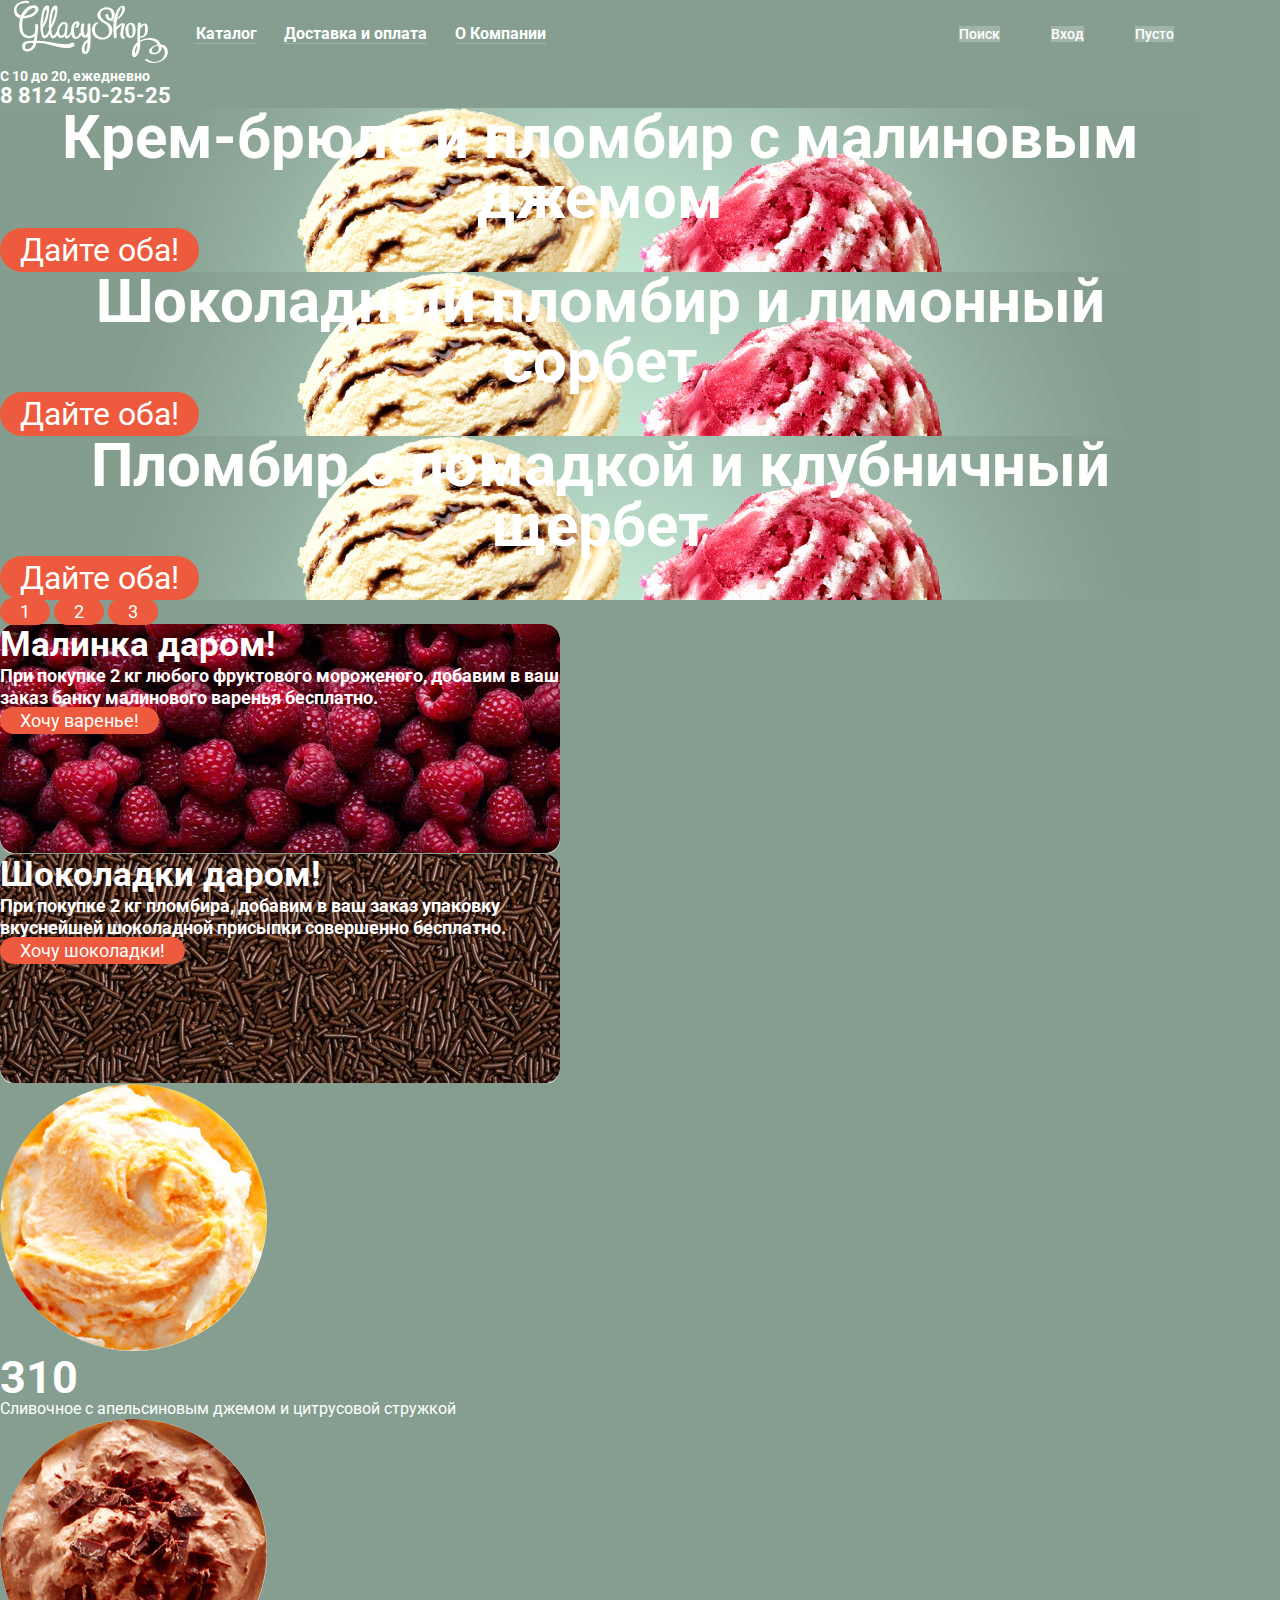
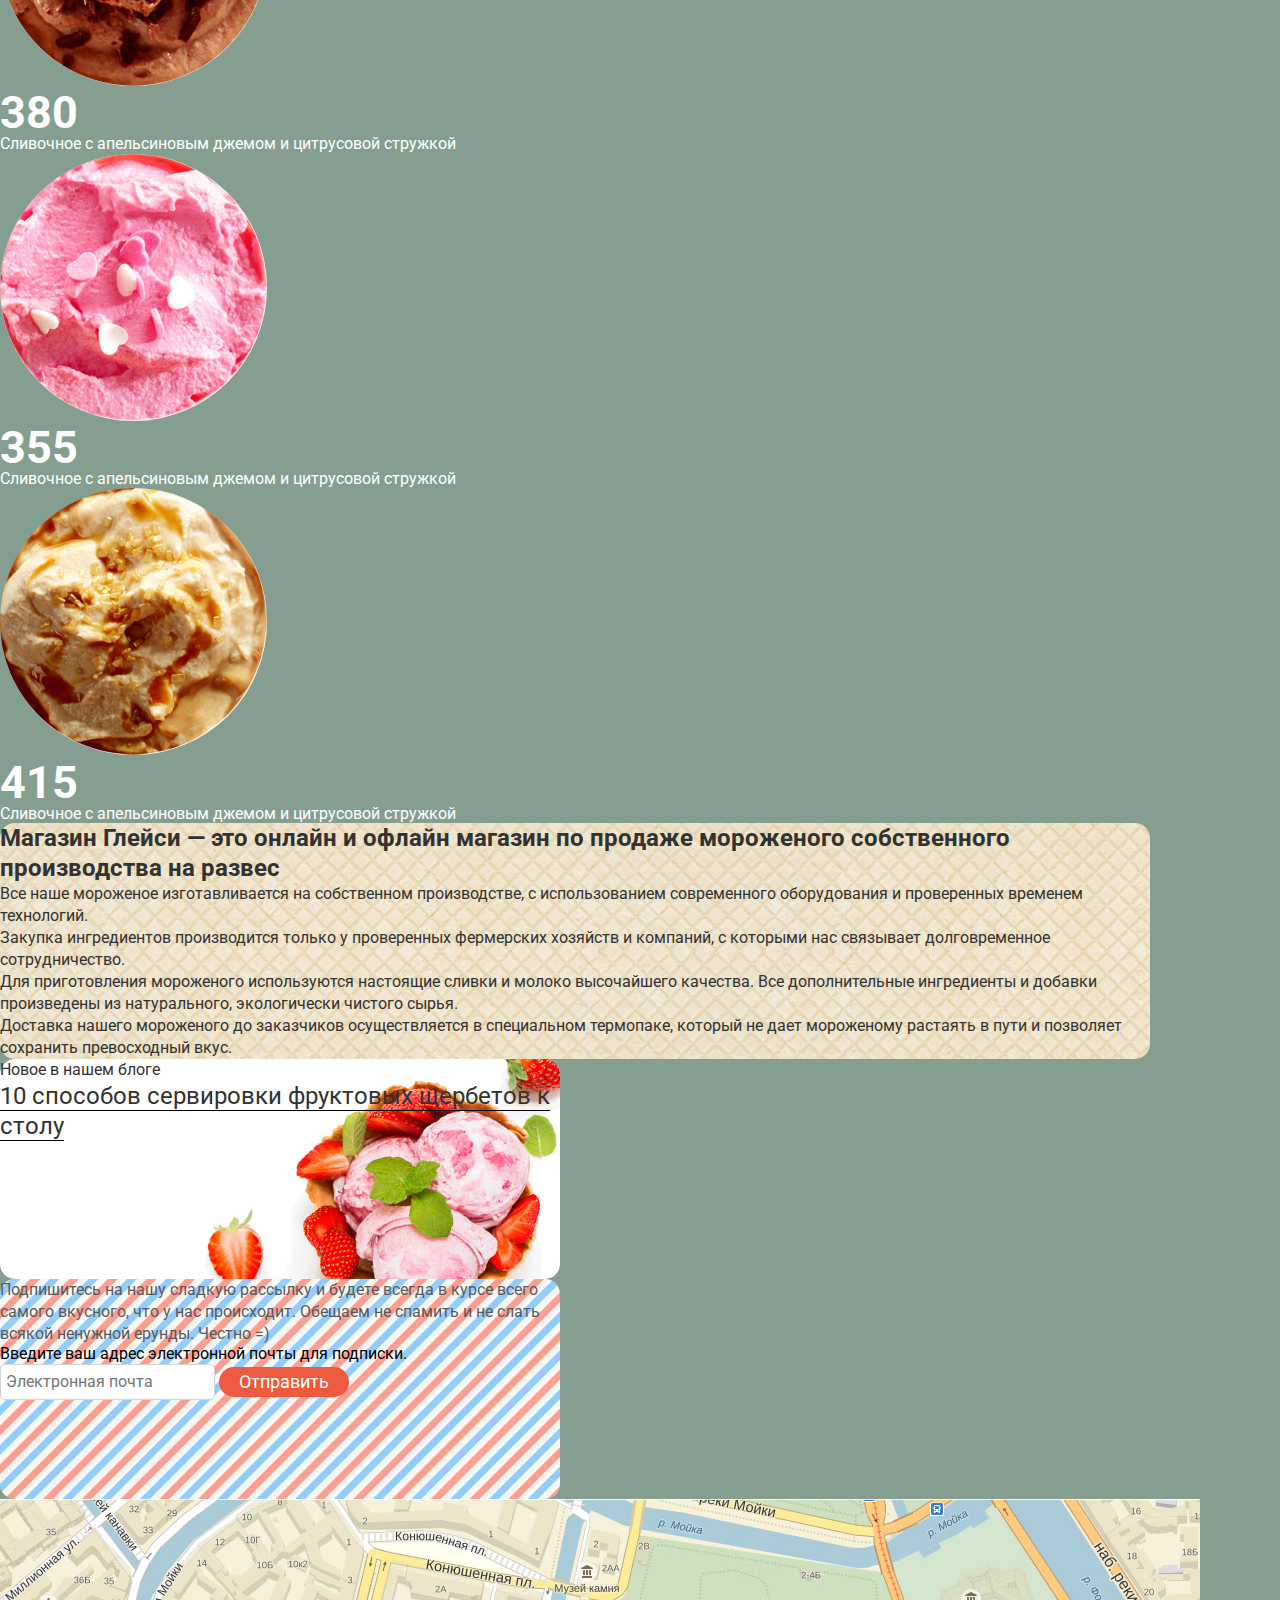
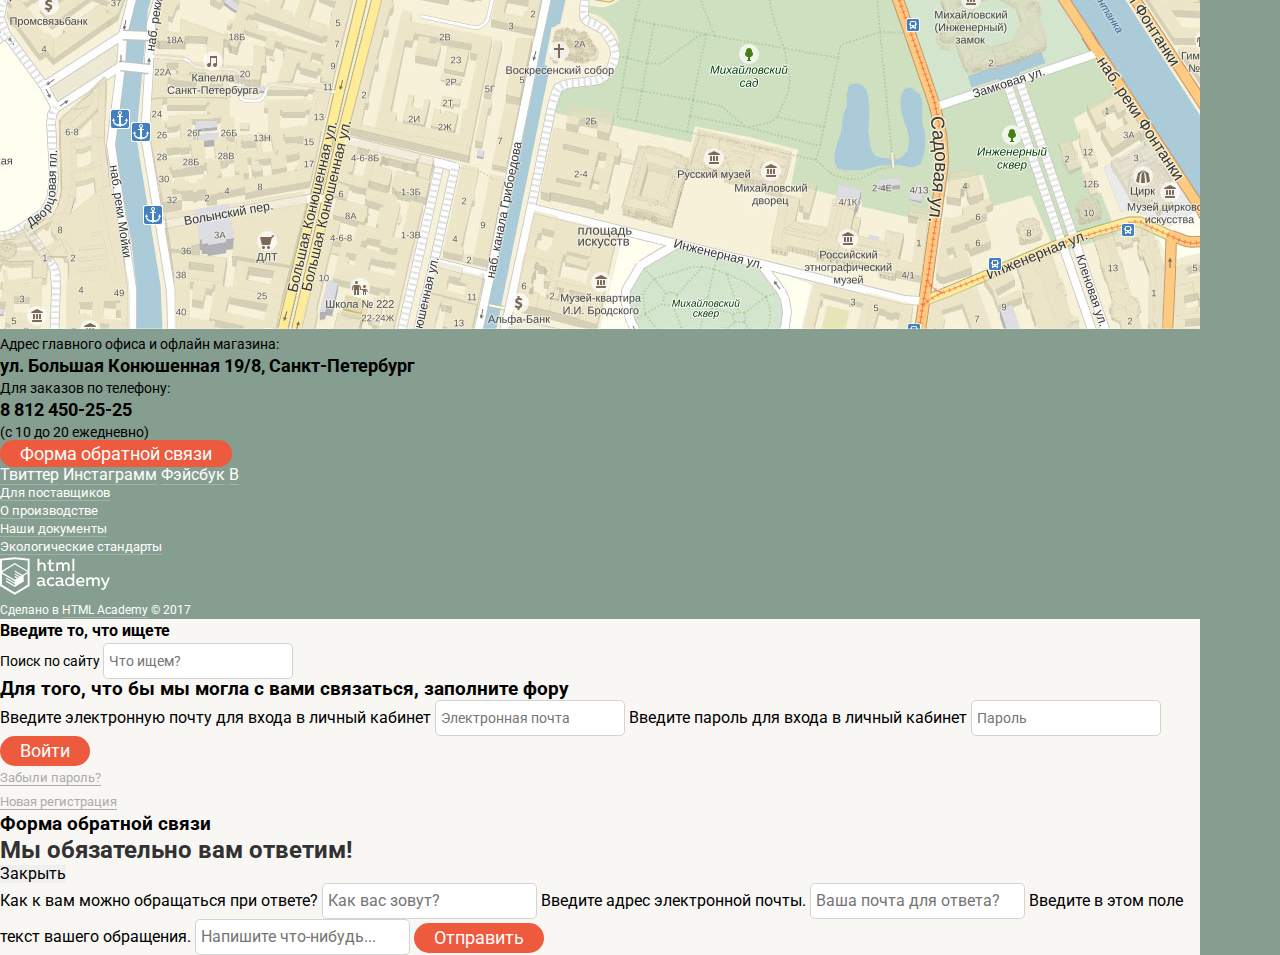
==== index.html @ 3474aa6c "Сетка в header" ====
<!DOCTYPE html>
<html lang="ru">

<head>
  <meta charset="utf-8">
  <title>HTML Academy: Глейси</title>
  <link rel="stylesheet" href="css/normalize.css">
  <link href="https://fonts.googleapis.com/css?family=Roboto:400,700&amp;subset=cyrillic" rel="stylesheet">
  <link rel="stylesheet" href="css/normalize.css">
  <link href="css/style.css" rel="stylesheet">
</head>

<body>
  <div class="wrapper">
    <header class="header">
      <div class="header-container">
        <nav class="header-navigation">
          <ul class="header-menu">
          	<li>
          		<a class="header-logo-link" href="/">
			          <div class="header-img">
			            <img class="header-logo" src="img/logo.svg" alt="logo">
			          </div>
		          	<!-- <h1 class="visually-hidden">Магазин Глейси — это онлайн и офлайн магазин по продаже мороженого собственного производства на развес</h1> -->
	        	</a>
          	</li>
            <li><a class="catalog site-link" href="catalog.html">Каталог</a>
              <!-- <ul class="header-submenu">
                <li><a href="#"><b>Новинки</b></a></li>
                <li><a href="catalog.html">Сливочное</a></li>
                <li><a href="#">Щербеты</a></li>
                <li><a href="#">Фруктовый лед</a></li>
                <li><a href="#">Мелорин</a></li>
              </ul> -->
            </li>
            <li><a class="site-link" href="#">Доставка и оплата</a></li>
            <li><a class="site-link" href="#">О Компании</a></li>
          </ul>
          <ul class="header-user">
            <li><a href="#" class="header-button header-find" title="Поиск">Поиск</a></li>
            <li><a href="#" class="header-button" title="Вход">Вход</a></li>
            <li><a href="#" class="header-button" title="Корзина">Пусто</a></li>
          </ul>
        </nav>
        <div class="header-contacts">
          <p class="work-time">С 10 до 20, ежедневно</p>
          <p class="work-phone">8 812 450-25-25</p>
        </div>
      </div>
    </header>
    <main class="main">
      <div class="slider">
        <div class="slider-list">
          <article class="slide">
            <div class="container">
              <h2 class="slider-slogan">Крем-брюле и пломбир с малиновым джемом</h2>
              <a class="btn slider-btn" href="#">Дайте оба!</a>
            </div>
          </article>
          <article class="slide">
            <div class="container">
              <h2 class="slider-slogan">Шоколадный пломбир и лимонный сорбет</h2>
              <a class="btn slider-btn" href="#">Дайте оба!</a>
            </div>
          </article>
          <article class="slide">
            <div class="container">
              <h2 class="slider-slogan">Пломбир с помадкой и клубничный щербет</h2>
              <a class="btn slider-btn" href="#">Дайте оба!</a>
            </div>
          </article>
        </div>
        <div class="slide-buttons">
          <a href="#" class="btn slider-changer">1</a>
          <a href="#" class="btn slider-changer">2</a>
          <a href="#" class="btn slider-changer">3</a>
        </div>
      </div>
      <section class="offer">
        <div class="container">
          <div class="offer-card offer-card-1">
            <h2 class="offer-card-slogan">Малинка даром!</h2>
            <p class="offer-card-text">При покупке 2 кг любого фруктового мороженого, добавим в ваш заказ банку малинового варенья бесплатно.</p>
            <a class="btn offer-btn" href="#">Хочу варенье!</a>
          </div>
          <div class="offer-card offer-card-2">
            <h2 class="offer-card-slogan">Шоколадки даром!</h2>
            <p class="offer-card-text">При покупке 2 кг пломбира, добавим в ваш заказ упаковку вкуснейшей шоколадной присыпки совершенно бесплатно.</p>
            <a class="btn offer-btn" href="#">Хочу шоколадки!</a>
          </div>
        </div>
      </section>
      <section class="main-hits">
        <div class="container">
          <a href="#" class="hits-item">
            <div class="item">
              <div class="main-hits-img">
                <img src="img/icecream-1.jpg" alt="Сливочное с апельсиновым джемом и цитрусовой стружкой">
              </div>
              <p class="main-hits-price">310</p>
              <p class="main-hits-name">Сливочное с апельсиновым джемом и цитрусовой стружкой</p>
            </div>
          </a>
          <a href="#" class="hits-item">
            <div class="item">
              <div class="main-hits-img">
                <img src="img/icecream-2.jpg" alt="Сливочно-кофейное с кусочками шоколада">
              </div>
              <p class="main-hits-price">380</p>
              <p class="main-hits-name">Сливочное с апельсиновым джемом и цитрусовой стружкой</p>
            </div>
          </a>
          <a href="#" class="hits-item">
            <div class="item">
              <div class="main-hits-img">
                <img src="img/icecream-3.jpg" alt="Сливочно-клубничное с присыпкой из белого шоколада">
              </div>
              <p class="main-hits-price">355</p>
              <p class="main-hits-name">Сливочное с апельсиновым джемом и цитрусовой стружкой</p>
            </div>
          </a>
          <a href="#" class="hits-item">
            <div class="item">
              <div class="main-hits-img">
                <img src="img/icecream-4.jpg" alt="Сливочное крем-брюле с карамельной подливкой">
              </div>
              <p class="main-hits-price">415</p>
              <p class="main-hits-name">Сливочное с апельсиновым джемом и цитрусовой стружкой</p>
            </div>
          </a>
        </div>
      </section>
      <section class="shop-description">
        <div class="container">
          <h2 class="shop-slogan">Магазин Глейси — это онлайн и офлайн магазин по продаже мороженого собственного производства на развес</h2>
          <div class="shop-description-market">
            <p class="shop-description-text">Все наше мороженое изготавливается на собственном производстве, с использованием современного оборудования и проверенных временем технологий.</p>
          </div>
          <div class="shop-description-market">
            <p class="shop-description-text">Закупка ингредиентов производится только у проверенных фермерских хозяйств и компаний, с которыми нас связывает долговременное сотрудничество.</p>
          </div>
          <div class="shop-description-market">
            <p class="shop-description-text">Для приготовления мороженого используются настоящие сливки и молоко высочайшего качества. Все дополнительные ингредиенты и добавки произведены из натурального, экологически чистого сырья.</p>
          </div>
          <div class="shop-description-market">
            <p class="shop-description-text">Доставка нашего мороженого до заказчиков осуществляется в специальном термопаке, который не дает мороженому растаять в пути и позволяет сохранить превосходный вкус.</p>
          </div>
        </div>
      </section>
      <article class="main-blog-news">
        <div class="container">
          <p class="blog-news-caption">Новое в нашем блоге</p>
          <a href="#" class="blog-news-methods">10 способов сервировки фруктовых щербетов к столу</a>
        </div>
      </article>
      <section class="main-blog-info">
        <p class="main-blog-info-slogan">Подпишитесь на нашу сладкую рассылку и будете всегда в курсе всего самого вкусного, что у нас происходит. Обещаем не спамить и не слать всякой ненужной ерунды. Честно =)</p>
        <form action="" method="post">
          <label class="visually-hidden">Введите ваш адрес электронной почты для подписки.
            <input class="site-input main-blog-info-email" type="email" placeholder="Электронная почта">
          </label>
          <button class="btn blog-info-btn" type="submit">Отправить</button>
        </form>
      </section>
      <section class="map">
        <div class="container">
          <div class="map-img">
            <img src="img/map.jpg" alt="Карта проезда" width="1200px">
          </div>
          <span class="point"></span>
          <div class="map-contacts">
            <p class="contacts-adress">Адрес главного офиса и офлайн магазина:</p>
            <p class="street">ул. Большая Конюшенная 19/8, Санкт-Петербург</p>
            <p class="phone-order">Для заказов по телефону:</p>
            <p class="phone-number">8 812 450-25-25</p>
            <p class="open">(с 10 до 20 ежедневно)</p>
          </div>
          <a href="#" class="btn">Форма обратной связи</a>
        </div>
      </section>
    </main>
    <footer class="main-footer">
      <div class="container">
        <div class="main-footer-social">
          <a href="#" class="footer-social-icon site-link">Твиттер</a>
          <a href="#" class="footer-social-icon site-link">Инстаграмм</a>
          <a href="#" class="footer-social-icon site-link">Фэйсбук</a>
          <a href="#" class="footer-social-icon site-link">B</a>
        </div>
        <div class="main-footer-links">
          <ul class="footer-menu">
            <li><a href="#" class="footer-menu-link site-link">Для поставщиков</a></li>
            <li><a href="#" class="footer-menu-link site-link">О производстве</a></li>
            <li><a href="#" class="footer-menu-link site-link">Наши документы</a></li>
            <li><a href="#" class="footer-menu-link site-link">Экологические стандарты</a></li>
          </ul>
        </div>
        <div class="main-footer-copyright">
          <a class="footer-academy-link" href="https://htmlacademy.ru/intensive/htmlcss">
            <div class="footer-img">
              <img src="img/logo-htmlacademy.svg" alt="HTML Academy" width="110px" height="40px">
            </div>
            <p class="footer-copyright-academy">Сделано в <span class="footer-academy site-link">HTML Academy</span> &copy 2017</p>
          </a>
        </div>
      </div>
    </footer>
    <div class="modal-windows">
      <div class="modal modal-search">
        <h3 class="visually-hidden">Введите то, что ищете</h3>
        <form action="" class="find" method="get">
          <label class="modal-label visually-hidden" for="modal-search">Поиск по сайту</label>
          <input class="site-input modal-search" id="modal-search" type="text" placeholder="Что ищем?">
        </form>
      </div>
      <div class="modal modal-log-in">
        <h3 class="visually-hidden">Для того, что бы мы могла с вами связаться, заполните фору</h3>
        <form action="" method="post">
          <label class="visually-hidden">Введите электронную почту для входа в личный кабинет
            <input class="site-input log-in-input" type="email" name="email" placeholder="Электронная почта">
          </label>
          <label class="visually-hidden">Введите пароль для входа в личный кабинет
            <input class="site-input log-in-input" type="password" placeholder="Пароль">
          </label>
          <button class="btn log-in-button" type="submit">Войти</button>
        </form>
        <ul>
          <li><a class="modal-log-in-btn" href="#">Забыли пароль?</a></li>
          <li><a class="modal-log-in-btn" href="#">Новая регистрация</a></li>
        </ul>
      </div>
      <div class="modal modal-feedback">
        <h3 class="visually-hidden">Форма обратной связи</h3>
        <h3 class="modal-feedback-slogan">Мы обязательно вам ответим!</h3>
        <button class="modal-close">Закрыть</button>
        <form action="" method="post">
          <label class="visually-hidden">Как к вам можно обращаться при ответе?
            <input class="site-input feedback-input" type="text" name="name" placeholder="Как вас зовут?">
          </label>
          <label class="visually-hidden">Введите адрес электронной почты.
            <input class="site-input feedback-input" type="email" name="email" placeholder="Ваша почта для ответа?">
          </label>
          <label class="visually-hidden">Введите в этом поле текст вашего обращения.
            <input class="site-input feedback-input" type="textarea" name="textarea" placeholder="Напишите что-нибудь...">
          </label>
          <button class="btn feedback-button" type="submit">Отправить</button>
        </form>
      </div>
    </div>
  </div>
</body>

</html>
---- css/style.css ----
/*Главная*/

* {
  margin: 0;
  padding: 0;
}

body {
  font-family: 'Roboto', "Arial", sans-serif;
  font-size: 16px;
  color: #000000;
  font-weight: normal;
  background-color: #859e90;
}

a {
  text-decoration: none;
}

.site-link {
	color: #ffffff;
  border-bottom: 1px solid #a0b4a9;
}

.main-footer a:hover,
.main-footer a:focus {
  color: #ffbc9e;
}

button {
  font: inherit;
  text-align: center;
  vertical-align: middle;
  border: none;
}

button:hover,
button:focus {
  background-color: #f38167;
}

.slider-slogan {
  font-size: 60px;
  line-height: 60px;
  color: white;
  font-weight: bold;
  text-align: center;
}

.offer-card-slogan,
.title {
  font-size: 35px;
  line-height: 41px;
  font-weight: bold;
  color: white;
}

.header-menu,
.header-submenu,
.header-user {
  list-style-type: none;
}

.header-menu {
  line-height: 18px;
  font-weight: bold;
}

.header-submenu {
  background-color: #fff;
}

.header-submenu li:hover,
.header-submenu-item:focus {
  background-color: rgba(255, 0, 0, 0.2);
}

.header-submenu li:active {
  background-color: rgba(255, 0, 0, 0.4);
}

.header-submenu a {
  font-size: 14px;
  line-height: 16px;
  color: #323232;
  border-bottom: none;
  font-weight: normal;
}

.header-user {
  font-size: 14px;
  line-height: 16px;
  font-weight: 600;
}

.work-time {
  color: white;
  font-size: 14px;
  line-height: 16px;
  font-weight: bold;
}

.work-phone {
  color: white;
  font-size: 22px;
  line-height: 24px;
  font-weight: bold;
}

.slide {
  background-image: url("../img/slide-1.jpg");
  background-repeat: no-repeat;
  background-size: auto auto;
  width: 100%;
}

.btn {
  font-size: 18px;
  line-height: 24px;
  color: white;
  background-color: #ed5a3d;
  border-radius: 150px;
  padding: 3px 20px;
}

.slider-btn {
  font-size: 32px;
  line-height: 44px
}

.main-hits-img img {
  max-width: 100%;
  border-radius: 50%;
}

.offer-card {
  width: 560px;
  height: 230px;
  border-radius: 15px;
}

.offer-card-1 {
  background-image: url("../img/banner-1.jpg");
  background-repeat: no-repeat;
}

.offer-card-2 {
  background-image: url("../img/banner-2.jpg");
  background-repeat: no-repeat;
}

.offer-card-text {
  color: white;
  font-size: 18px;
  line-height: 22px;
  font-weight: bold;
}

.main-hits-price {
  font-size: 45px;
  line-height: 45px;
  font-weight: bold;
  color: white;
}
.main-hits-name {
	color: white;
}

.shop-description {
  background-image: url("../img/wafer.jpg");
  width: 1150px;
  border-radius: 15px;
}

.shop-slogan {
  font-size: 24px;
  line-height: 30px;
  color: #323232;
}

.shop-description-text {
  font-size: 16px;
  line-height: 22px;
  color: #323232;
}

/*Эксперимент с блоком, кажется успешный*/

.main-blog-news {
  background-image: url("../img/strawberry-background.jpg");
  background-repeat: no-repeat;
  color: #323232;
  width: 560px;
  height: 220px;
  border-radius: 15px;
}

.blog-news-caption {
  font-size: 16px;
  line-height: 22px;
}

.blog-news-methods {
  font-size: 24px;
  line-height: 30px;
  color: #323232;
  border-bottom: 1px solid black;
}

.main-blog-info {
  background-image: url("../img/border-dispatch.jpg");
  background-repeat: no-repeat;
  width: 560px;
  height: 220px;
  border-radius: 15px;
}

.site-input {
  font: inherit;
  padding: 5px;
  font-size: 16px;
  line-height: 24px;
  color: #999999;
  border: 1px solid #d3d3d2;
  border-radius: 5px;
}

.site-input:focus {
  border: 1px solid #8fbdec;
}

.log-in-input,
.modal-search {
  font-size: 14px;
  line-height: 24px;
}

.main-blog-info-slogan {
  font-size: 16px;
  line-height: 22px;
  color: #5a5a5a;
}

.contacts-adress,
.phone-order,
.open {
  font-size: 14px;
  line-height: 20px;
}

.street,
.phone-number {
  font-size: 18px;
  line-height: 24px;
  font-weight: bold;
}

.footer-menu {
  list-style: none;
  font-size: 13px;
  line-height: 18px;
}

.main-footer-copyright {
  font-size: 12px;
  line-height: 18px;
}

.footer-copyright-academy {
	color: #ffffff;
}

/*Каталог*/

.catalog {
  font-size: 16px;
  line-height: 18px;
}

.item:hover {
  background-color: rgba(254, 254, 254, 0.4);
  box-shadow: 0 0 15px 2px rgba(0, 0, 0, 0.4);
}

.item:hover .item-button {
  font-size: 18px;
  line-height: 24px;
  font-weight: bold;
  background-color: #f16642;
  color: #fefefe;
}

.catalog.btn {
  border: none;
}

.catalog.btn:hover {
  background-color: #f7f6f3;
  color: #333333;
}

.header-button {
  background-color: #a1b4a9;
  font-size: 14px;
  line-height: 16px;
  font-weight: 500;
  color: #ffffff;
}

.header-button:hover {
  background-color: #f7f6f3;
  color: #333333;
}

.breadcrumbs {
  list-style: none;
  font-size: 14px;
  line-height: 16px;
  color: #ffffff;
}

.filter-btn {
  background-color: #9cb0a4;
  font-size: 16px;
  line-height: 18px;
}

.filter-btn:hover,
.filter-btn:focus {
  background-color: #fbfcfb;
  color: #323232;
}

.ice-cream-catalog {
  color: white;
}

.pagination-links {
  list-style: none;
}

.pagination-item {
  border-bottom: none;
}

.pagination-item-active {
  background-color: #ffffff;
  color: #353535;
}

.pagination-item:hover,
.pagination-item:focus {
  background-color: #9db1a5;
}

.pagination-item:active {
  background-color: #ffffff;
  color: #353535;
}

.filter-label {
  color: #ffffff;
  font-size: 16px;
  line-height: 18px font-weight: 500;
}

.filter-label-option {
  font-size: 14px;
  line-height: 16px;
  font-weight: bold;
}

.filter-options {
  font-size: 16px;
  line-height: 18px;
  font-weight: 600;
  color: #ffffff;
  background-color: #9db1a5;
  border: none;
}

.filter-options:hover {
  background-color: #ffffff;
  color: #323232;
}

.filter-option {
  font: inherit;
  font-size: 14px;
  line-height: 16px;
  font-weight: normal;
}

.filter-range:hover {
  cursor: pointer;
}

.filter-form label:hover,
.filter-form input:hover,
.filter-form select:hover {
  cursor: pointer;
}

/*Модальные окна*/

.modal {
  background-color: #f8f7f4;
}

.modal-feedback-slogan {
  font-size: 24px;
  line-height: 28px;
  color: #323232;
}

.modal-log-in-btn {
  font-size: 13px;
  line-height: 24px;
  border-bottom: 1px solid #adacaa;
  color: #adacaa;
}

/*Сетки*/
.wrapper {
	width: 1200px;
}

.header-container {
	min-height: 83px;
}

.header-navigation, .header-menu, .header-user {
	display: flex;
	justify-content: space-between;
}

/*.header-logo-link {
	width: 160px;
}*/

.header-menu {
	width: 560px;
	justify-content: space-around;
	align-items: center;
}

.header-user {
	width: 267px;
	justify-content: space-around;
	align-items: center;
}
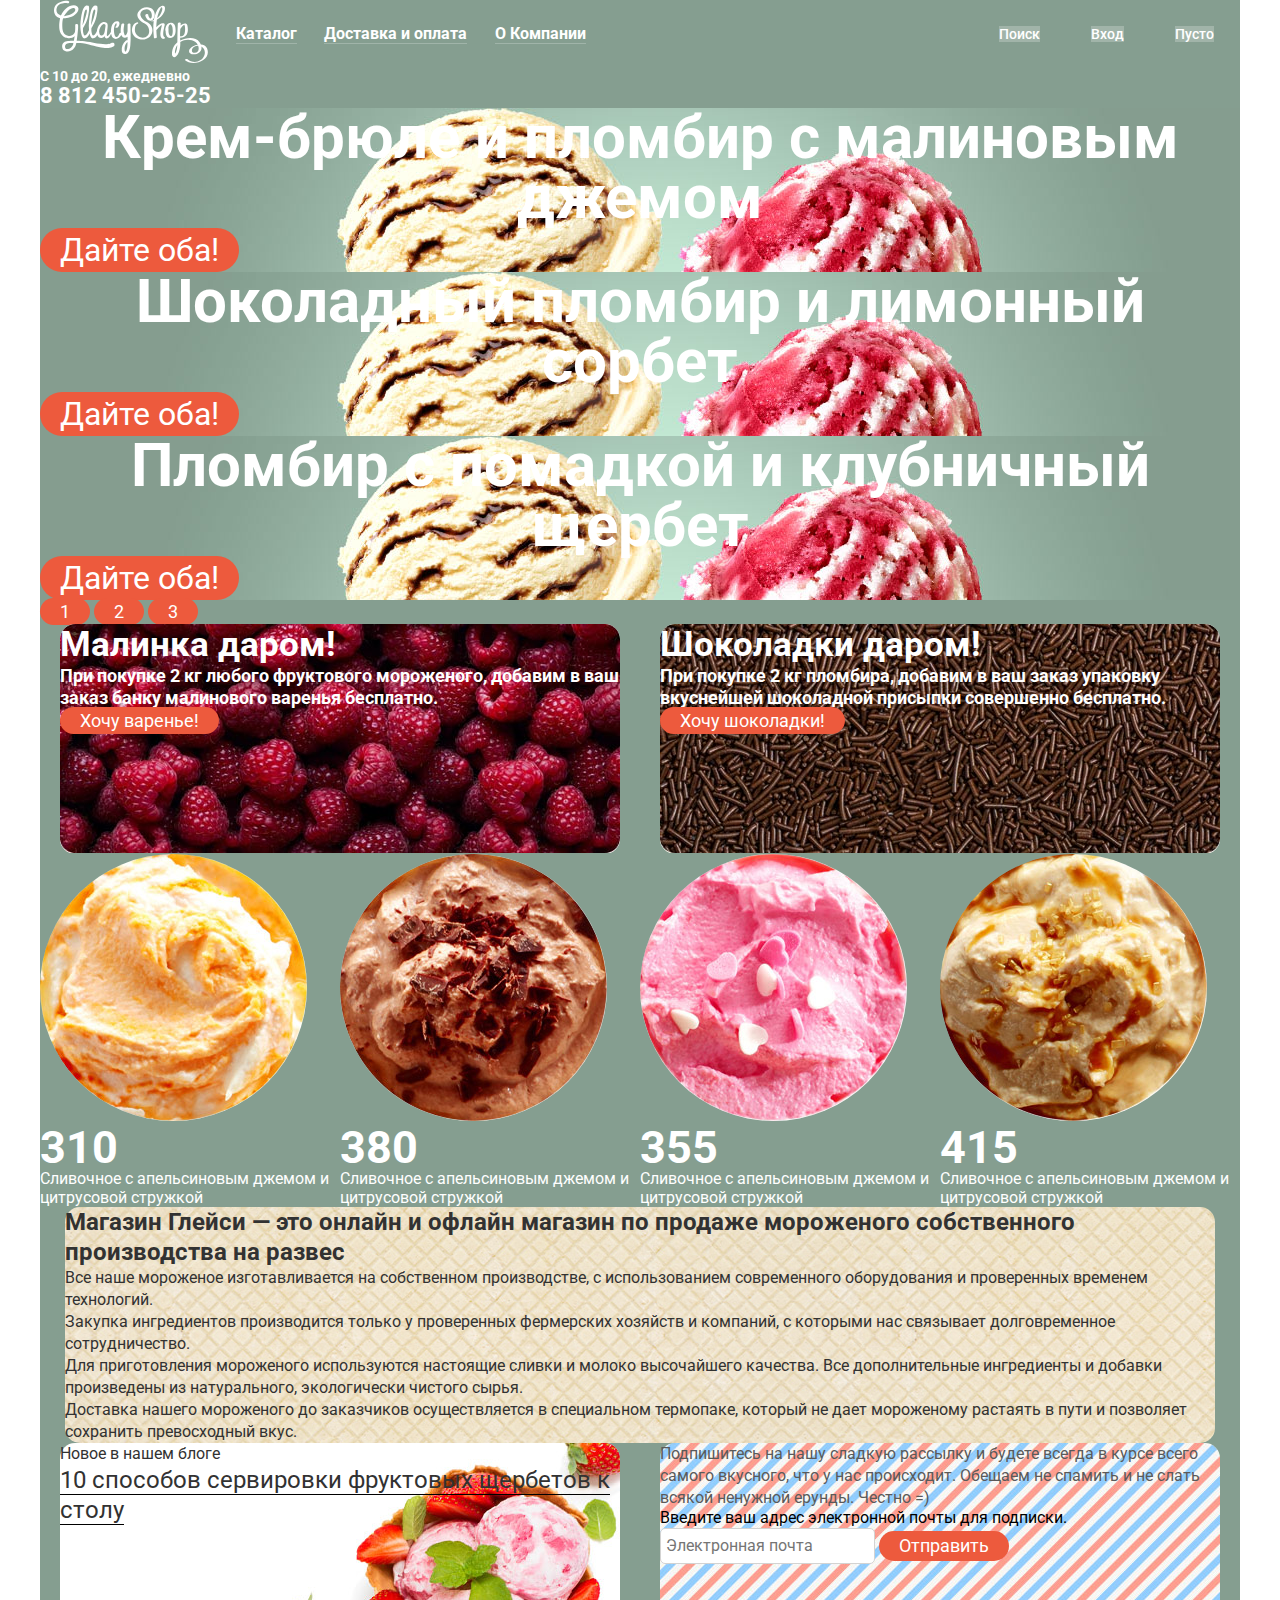
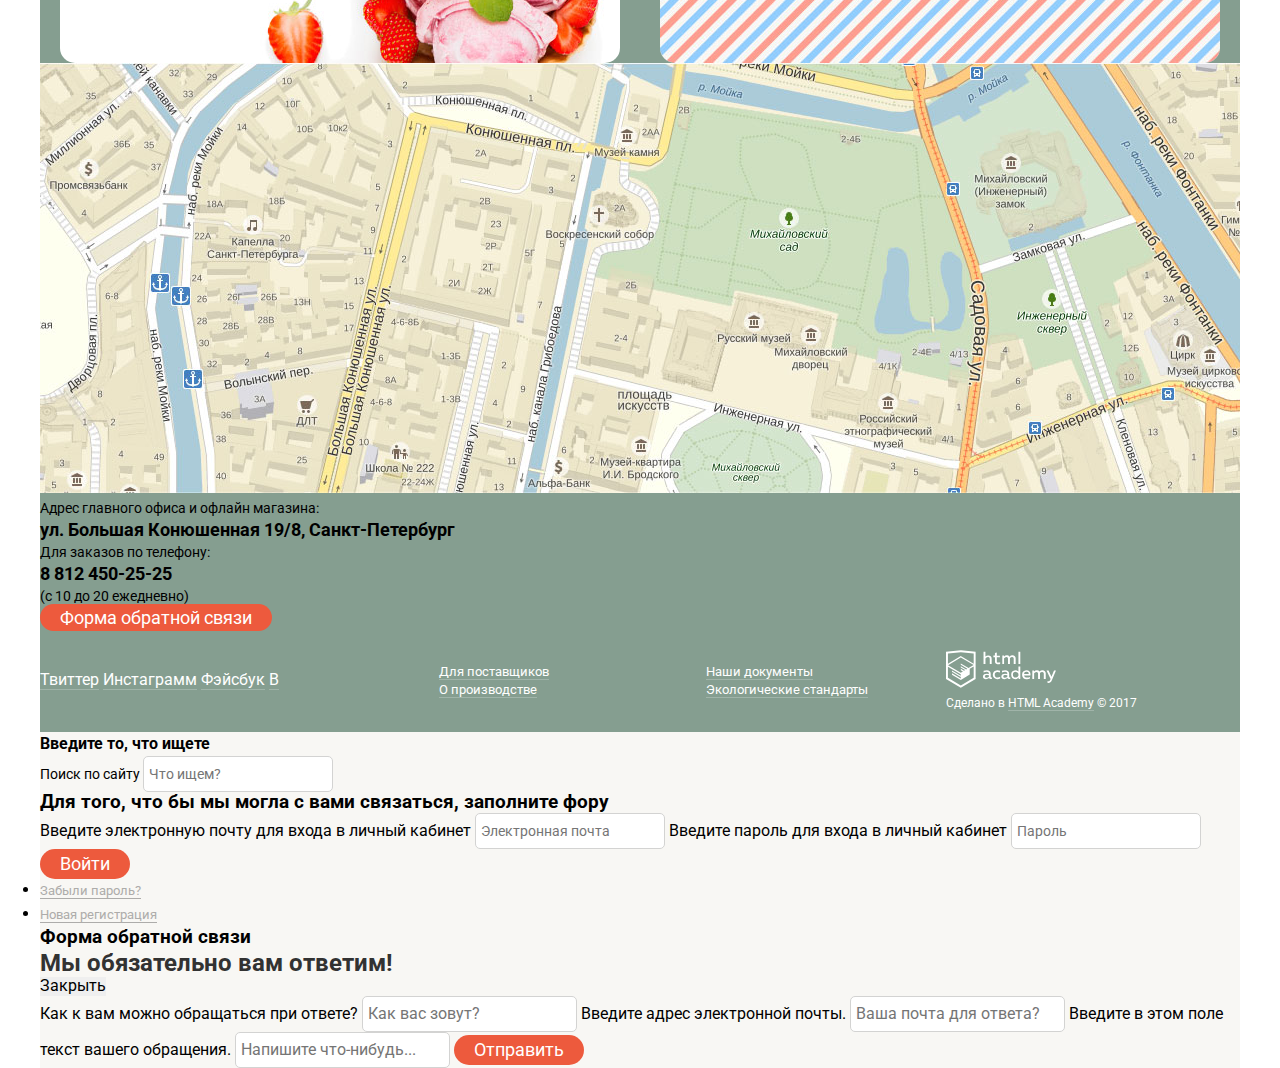
==== commit d5ff4820: "Закончил сетки для основного проекта" ====
--- a/index.html
+++ b/index.html
@@ -147,21 +147,23 @@
           </div>
         </div>
       </section>
-      <article class="main-blog-news">
-        <div class="container">
-          <p class="blog-news-caption">Новое в нашем блоге</p>
-          <a href="#" class="blog-news-methods">10 способов сервировки фруктовых щербетов к столу</a>
-        </div>
-      </article>
-      <section class="main-blog-info">
-        <p class="main-blog-info-slogan">Подпишитесь на нашу сладкую рассылку и будете всегда в курсе всего самого вкусного, что у нас происходит. Обещаем не спамить и не слать всякой ненужной ерунды. Честно =)</p>
-        <form action="" method="post">
-          <label class="visually-hidden">Введите ваш адрес электронной почты для подписки.
-            <input class="site-input main-blog-info-email" type="email" placeholder="Электронная почта">
-          </label>
-          <button class="btn blog-info-btn" type="submit">Отправить</button>
-        </form>
-      </section>
+      	<div class="main-blog-wrapper">
+		      <article class="main-blog-news">
+		        <div class="container">
+		          <p class="blog-news-caption">Новое в нашем блоге</p>
+		          <a href="#" class="blog-news-methods">10 способов сервировки фруктовых щербетов к столу</a>
+		        </div>
+		      </article>
+		      <section class="main-blog-info">
+		        <p class="main-blog-info-slogan">Подпишитесь на нашу сладкую рассылку и будете всегда в курсе всего самого вкусного, что у нас происходит. Обещаем не спамить и не слать всякой ненужной ерунды. Честно =)</p>
+		        <form action="" method="post">
+		          <label class="visually-hidden">Введите ваш адрес электронной почты для подписки.
+		            <input class="site-input main-blog-info-email" type="email" placeholder="Электронная почта">
+		          </label>
+		          <button class="btn blog-info-btn" type="submit">Отправить</button>
+		        </form>
+		      </section>
+				</div>
       <section class="map">
         <div class="container">
           <div class="map-img">
@@ -188,12 +190,18 @@
           <a href="#" class="footer-social-icon site-link">B</a>
         </div>
         <div class="main-footer-links">
-          <ul class="footer-menu">
-            <li><a href="#" class="footer-menu-link site-link">Для поставщиков</a></li>
-            <li><a href="#" class="footer-menu-link site-link">О производстве</a></li>
-            <li><a href="#" class="footer-menu-link site-link">Наши документы</a></li>
-            <li><a href="#" class="footer-menu-link site-link">Экологические стандарты</a></li>
-          </ul>
+          <div class="footer-menu-wrapper">
+            <ul class="footer-menu">
+	           <li class="footer-menu-item"><a href="#" class="footer-menu-link site-link">Для поставщиков</a></li>
+	           <li class="footer-menu-item"><a href="#" class="footer-menu-link site-link">О производстве</a></li>
+	         </ul>
+	        </div>
+					<div class="footer-menu-wrapper">
+						<ul class="footer-menu">
+							<li class="footer-menu-item"><a href="#" class="footer-menu-link site-link">Наши документы</a></li>
+	            <li class="footer-menu-item"><a href="#" class="footer-menu-link site-link">Экологические стандарты</a></li>
+						</ul>
+					</div>
         </div>
         <div class="main-footer-copyright">
           <a class="footer-academy-link" href="https://htmlacademy.ru/intensive/htmlcss">
--- a/css/style.css
+++ b/css/style.css
@@ -10,7 +10,13 @@
   font-size: 16px;
   color: #000000;
   font-weight: normal;
-  background-color: #859e90;
+  background-color: #fff;
+}
+
+.wrapper {
+	width: 1200px;
+	background-color: #859e90;
+	margin: 0 auto;
 }
 
 a {
@@ -421,9 +427,7 @@
 }
 
 /*Сетки*/
-.wrapper {
-	width: 1200px;
-}
+
 
 .header-container {
 	min-height: 83px;
@@ -448,4 +452,80 @@
 	width: 267px;
 	justify-content: space-around;
 	align-items: center;
+}
+
+.offer .container {
+	display: flex;
+	justify-content: space-around;
+}
+
+.main-hits .container {
+	display: flex;
+	justify-content: space-around;
+}
+
+.shop-description {
+	margin: 0 auto;
+}
+
+.main-blog-wrapper {
+	display: flex;
+	justify-content: space-around;
+}
+
+.main-footer .container {
+	display: flex;
+	justify-content: space-around;
+	height: 102px;
+	align-items: center;
+}
+
+.main-footer-social {
+	width: 320px;
+}
+
+.main-footer-links {
+	width: 560px;
+}
+
+.main-footer-copyright {
+	width: 294px;
+}
+
+.main-footer-links {
+	display: flex;
+	justify-content: space-around;
+	width: 586px;
+	
+}
+
+/*Сетки для Каталога*/
+
+.breadcrumbs li {
+	display: inline-block;
+}
+
+.ice-cream-catalog {
+	display: flex;
+	justify-content: space-around;
+	width: 1200px;
+	flex-wrap: wrap;
+	//align-items: center;
+}
+
+.ice-cream-item {
+	width: 267px;
+}
+
+.item-img img {
+	border-radius: 50%;
+}
+
+.pagination {
+	display: flex;
+	flex-direction: row-reverse;
+}
+
+.pagination .container, .pagination-links {
+	display: flex;
 }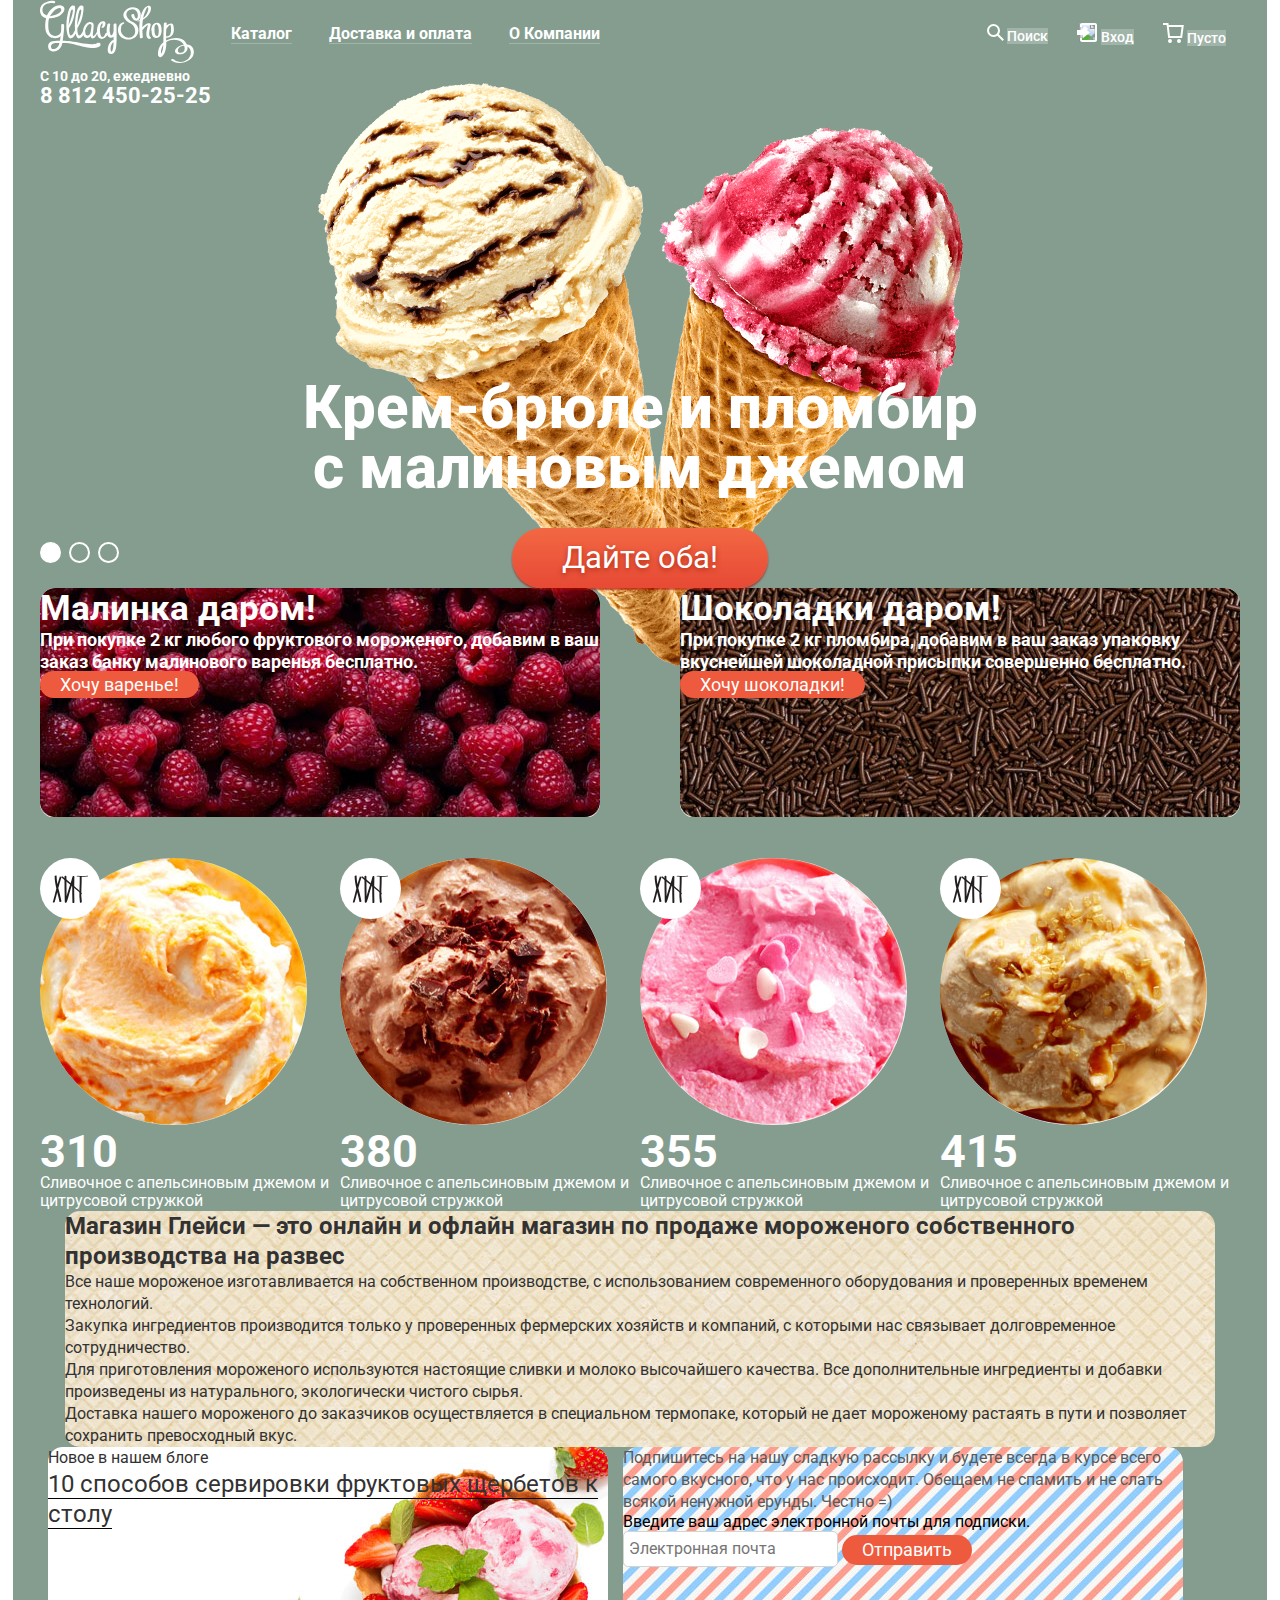
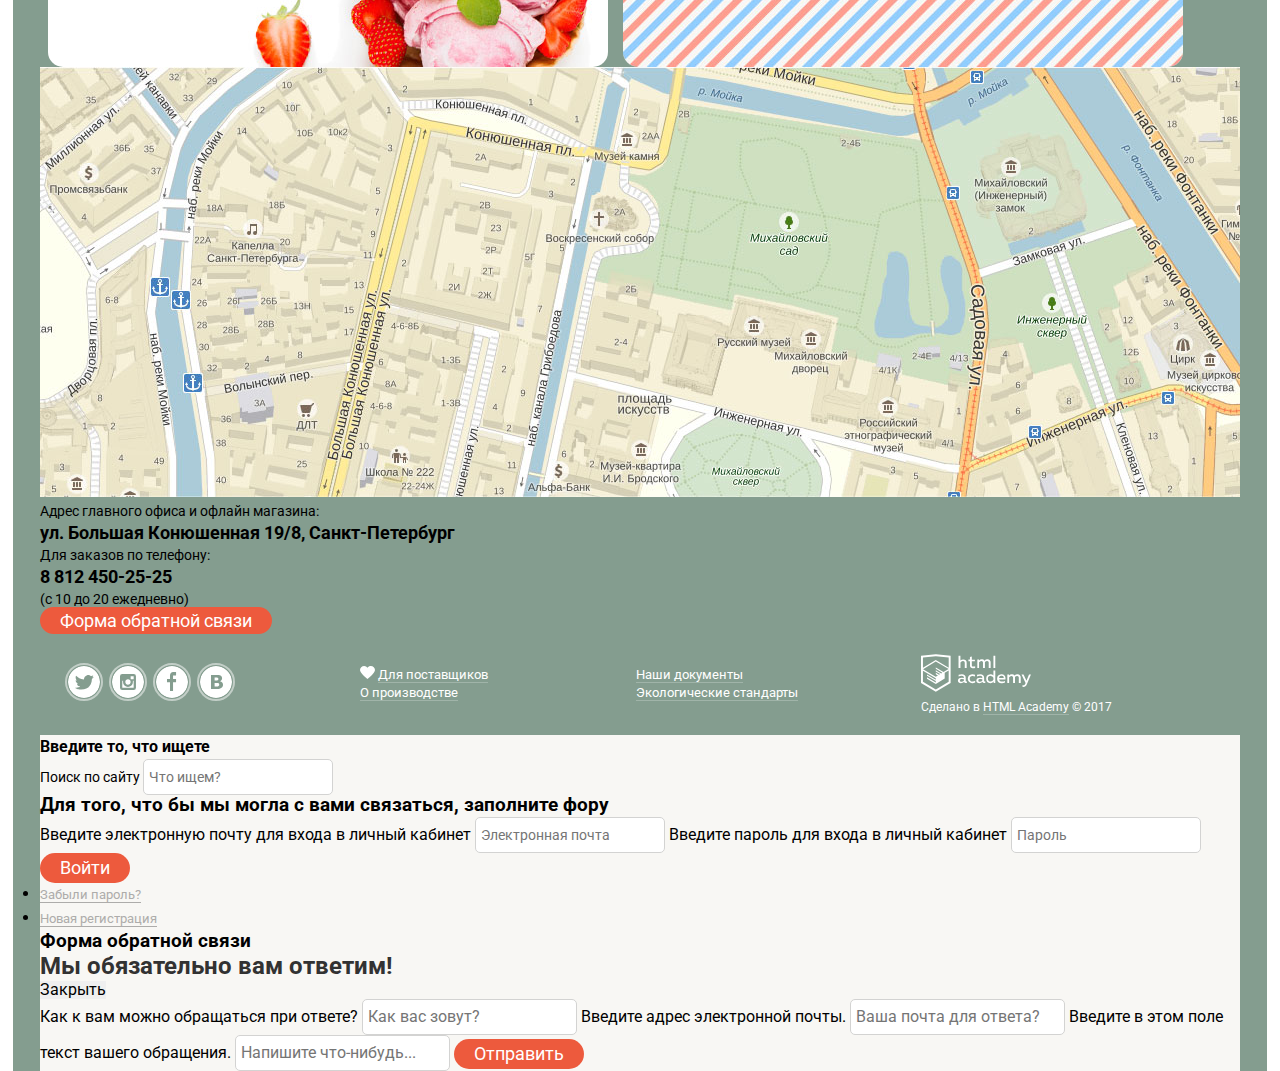
==== commit b9d33004: "Добавил графику и поправил по замечениям" ====
--- a/index.html
+++ b/index.html
@@ -1,89 +1,92 @@
 <!DOCTYPE html>
 <html lang="ru">
-
 <head>
   <meta charset="utf-8">
   <title>HTML Academy: Глейси</title>
   <link rel="stylesheet" href="css/normalize.css">
-  <link href="https://fonts.googleapis.com/css?family=Roboto:400,700&amp;subset=cyrillic" rel="stylesheet">
+  <link href="https://fonts.googleapis.com/css?family=Roboto:400,500,700,900&amp;subset=cyrillic" rel="stylesheet">
   <link rel="stylesheet" href="css/normalize.css">
   <link href="css/style.css" rel="stylesheet">
 </head>
-
 <body>
+	<input type="radio" id="btn-1" name="toggle" checked>
+  <input type="radio" id="btn-2" name="toggle">
+  <input type="radio" id="btn-3" name="toggle">
   <div class="wrapper">
-    <header class="header">
-      <div class="header-container">
-        <nav class="header-navigation">
-          <ul class="header-menu">
-          	<li>
-          		<a class="header-logo-link" href="/">
-			          <div class="header-img">
-			            <img class="header-logo" src="img/logo.svg" alt="logo">
-			          </div>
-		          	<!-- <h1 class="visually-hidden">Магазин Глейси — это онлайн и офлайн магазин по продаже мороженого собственного производства на развес</h1> -->
-	        	</a>
-          	</li>
-            <li><a class="catalog site-link" href="catalog.html">Каталог</a>
-              <!-- <ul class="header-submenu">
-                <li><a href="#"><b>Новинки</b></a></li>
-                <li><a href="catalog.html">Сливочное</a></li>
-                <li><a href="#">Щербеты</a></li>
-                <li><a href="#">Фруктовый лед</a></li>
-                <li><a href="#">Мелорин</a></li>
-              </ul> -->
-            </li>
-            <li><a class="site-link" href="#">Доставка и оплата</a></li>
-            <li><a class="site-link" href="#">О Компании</a></li>
-          </ul>
-          <ul class="header-user">
-            <li><a href="#" class="header-button header-find" title="Поиск">Поиск</a></li>
-            <li><a href="#" class="header-button" title="Вход">Вход</a></li>
-            <li><a href="#" class="header-button" title="Корзина">Пусто</a></li>
-          </ul>
-        </nav>
-        <div class="header-contacts">
-          <p class="work-time">С 10 до 20, ежедневно</p>
-          <p class="work-phone">8 812 450-25-25</p>
-        </div>
-      </div>
-    </header>
     <main class="main">
+    	<header class="header">
+	      <div class="header-container">
+	        <nav class="header-navigation">
+	          <ul class="header-menu">
+	          	<li>
+	          		<a class="header-logo-link" href="/">
+				          <div class="header-img">
+				            <img class="header-logo" src="img/logo.svg" alt="logo">
+				          </div>
+			          	<!-- <h1 class="visually-hidden">Магазин Глейси — это онлайн и офлайн магазин по продаже мороженого собственного производства на развес</h1> -->
+		        	</a>
+	          	</li>
+	            <li><a class="catalog site-link" href="catalog.html">Каталог</a>
+	              <!-- <ul class="header-submenu">
+	                <li><a href="#"><b>Новинки</b></a></li>
+	                <li><a href="catalog.html">Сливочное</a></li>
+	                <li><a href="#">Щербеты</a></li>
+	                <li><a href="#">Фруктовый лед</a></li>
+	                <li><a href="#">Мелорин</a></li>
+	              </ul> -->
+	            </li>
+	            <li><a class="site-link" href="#">Доставка и оплата</a></li>
+	            <li><a class="site-link" href="#">О Компании</a></li>
+	          </ul>
+	          <ul class="header-user">
+	            <li>
+	            	<svg xmlns="http://www.w3.org/2000/svg" xmlns:xlink="http://www.w3.org/1999/xlink" width="17" height="17" viewBox="0 0 17 17"><path fill="#fff" d="M16.958 15.527L11.75 10.32A6.455 6.455 0 0 0 13 6.5 6.5 6.5 0 1 0 6.5 13a6.465 6.465 0 0 0 3.839-1.263l5.205 5.204 1.414-1.414zM6.5 11C4.019 11 2 8.981 2 6.5S4.019 2 6.5 2 11 4.019 11 6.5 8.981 11 6.5 11z"/></svg>
+	            	<a href="#" class="header-button header-find" title="Поиск">Поиск</a>
+	            </li>
+	            <li>
+	            	<svg version="1.1" id="Layer_1" xmlns="http://www.w3.org/2000/svg" xmlns:xlink="http://www.w3.org/1999/xlink" x="0px" y="0px" width="21px" height="19px" viewBox="0 0 21 19" enable-background="new 0 0 21 19" xml:space="preserve"><image overflow="visible" width="21" height="19" xlink:href="Вход.png"> </image><g><polygon fill="#FFFFFF" points="6,14.875 12.917,9.5 6,4.125 6,7.042 -0.042,7.042 -0.042,11.959 6,11.959"/><path fill="#FFFFFF" d="M18,0H5C3.9,0,3,0.9,3,2v2h2V2h13v15H5v-2H3v2c0,1.1,0.9,2,2,2h13c1.1,0,2-0.9,2-2V2C20,0.9,19.1,0,18,0z"/>
+									</g></svg>
+	            	<a href="#" class="header-button" title="Вход">Вход</a>
+	            </li>
+	            <li>
+	            	<svg xmlns="http://www.w3.org/2000/svg" width="21" height="20" viewBox="0 0 21 20"><g fill="#FFF"><path d="M5.657 2.031L5.422 0H0v2h3.64l1.5 13h13.988l1.699-12.969H5.657zM17.372 13H6.922L5.888 4.031h12.66L17.372 13z"/><circle cx="6.984" cy="18" r="2"/><circle cx="15.984" cy="18" r="2"/></g></svg>
+	            	<a href="#" class="header-button" title="Корзина">Пусто</a>
+	            </li>
+	          </ul>
+	        </nav>
+	        <div class="header-contacts">
+	          <p class="work-time">С 10 до 20, ежедневно</p>
+	          <p class="work-phone">8 812 450-25-25</p>
+	        </div>
+	      </div>
+    	</header>
       <div class="slider">
-        <div class="slider-list">
-          <article class="slide">
-            <div class="container">
+          <article class="slide" id="slide1">
               <h2 class="slider-slogan">Крем-брюле и пломбир с малиновым джемом</h2>
-              <a class="btn slider-btn" href="#">Дайте оба!</a>
-            </div>
+              <a class="slider-btn" href="#">Дайте оба!</a>
           </article>
-          <article class="slide">
-            <div class="container">
+          <article class="slide" id="slide2">
               <h2 class="slider-slogan">Шоколадный пломбир и лимонный сорбет</h2>
-              <a class="btn slider-btn" href="#">Дайте оба!</a>
-            </div>
+              <a class="slider-btn" href="#">Дайте оба!</a>
           </article>
-          <article class="slide">
-            <div class="container">
+          <article class="slide" id="slide3">
               <h2 class="slider-slogan">Пломбир с помадкой и клубничный щербет</h2>
-              <a class="btn slider-btn" href="#">Дайте оба!</a>
-            </div>
+              <a class="slider-btn" href="#">Дайте оба!</a>
           </article>
-        </div>
-        <div class="slide-buttons">
-          <a href="#" class="btn slider-changer">1</a>
-          <a href="#" class="btn slider-changer">2</a>
-          <a href="#" class="btn slider-changer">3</a>
+        <div class="slider-buttons">
+          <label for="btn-1"></label>
+          <label for="btn-2"></label>
+          <label for="btn-3"></label>
         </div>
       </div>
       <section class="offer">
         <div class="container">
-          <div class="offer-card offer-card-1">
+          <div class="offer-card offer-card-raspberries">
             <h2 class="offer-card-slogan">Малинка даром!</h2>
             <p class="offer-card-text">При покупке 2 кг любого фруктового мороженого, добавим в ваш заказ банку малинового варенья бесплатно.</p>
             <a class="btn offer-btn" href="#">Хочу варенье!</a>
           </div>
-          <div class="offer-card offer-card-2">
+          <div class="offer-card offer-card-chocolate">
             <h2 class="offer-card-slogan">Шоколадки даром!</h2>
             <p class="offer-card-text">При покупке 2 кг пломбира, добавим в ваш заказ упаковку вкуснейшей шоколадной присыпки совершенно бесплатно.</p>
             <a class="btn offer-btn" href="#">Хочу шоколадки!</a>
@@ -95,6 +98,9 @@
           <a href="#" class="hits-item">
             <div class="item">
               <div class="main-hits-img">
+              	<svg version="1.1" id="Layer_1" xmlns="http://www.w3.org/2000/svg" xmlns:xlink="http://www.w3.org/1999/xlink" x="0px" y="0px" width="61px" height="61px" viewBox="0 0 61 61" enable-background="new 0 0 61 61" xml:space="preserve"><circle fill="#FFFFFF" cx="30.5" cy="30.5" r="30.5"/><g><path fill="#231F20" d="M19.985,18.27c-0.915,2.683-1.718,5.384-2.472,8.094c-0.543-2.863-0.921-5.756-0.958-8.715
+								c-0.005-0.431-1.939-0.11-1.932,0.518c0.052,4.243,0.8,8.354,1.747,12.432c-1.196,4.58-2.311,9.18-3.579,13.771	c-0.109,0.394,1.771,0.138,1.904-0.344c0.902-3.265,1.726-6.535,2.556-9.8c0.805,3.204,1.644,6.407,2.273,9.657 c0.098,0.508,2.041,0.045,1.932-0.518c-0.864-4.462-2.12-8.836-3.146-13.247c1.068-4.086,2.202-8.157,3.578-12.191 22.012,17.566,20.151,17.782,19.985,18.27z"/><path fill="#231F20" d="M34.395,18.798c0.049-1.047-1.919-0.794-1.963,0.128c-0.004,0.08-0.004,0.159-0.008,0.238 c-0.039,0.065-0.084,0.128-0.101,0.204c-1.004,4.463-2.611,8.729-4.056,13.06c-0.644,1.93-1.139,3.898-1.666,5.856 c-0.139-6.623-0.135-13.237-0.165-19.871c-0.005-1.042-1.965-0.769-1.961,0.134c0.037,8.337,0.018,16.641,0.303,24.971 c-0.031,0.095-0.05,0.193-0.034,0.301c0.021,0.148,0.042,0.297,0.064,0.445c0.123,0.856,1.959,0.48,1.944-0.317 c0.005-0.011,0.016-0.018,0.021-0.029c1.636-4.171,2.478-8.591,3.894-12.838c0.521-1.558,1.048-3.108,1.561-4.662 c-0.071,5.987,0.058,11.969,0.211,17.961c0.026,1.012,1.58,0.771,1.91,0.065c0.019-0.04,0.037-0.079,0.056-0.119 c0.112-0.239,0.088-0.423-0.015-0.558C34.179,35.434,34.001,27.132,34.395,18.798z"/><path fill="#231F20" d="M47.32,17.66c-3.158,0.38-6.312,0.227-9.478,0.048c-0.491-0.028-2.24,0.851-1.221,0.908
+								c1.093,0.062,2.182,0.109,3.271,0.145c-0.093,0.081-0.161,0.167-0.157,0.265c0.295,8.408-1.054,17.239,0.191,25.564 c0.063,0.424,2.01,0.005,1.932-0.518c-1.229-8.229,0.069-16.951-0.185-25.27c1.776,0.012,3.551-0.052,5.33-0.266 C47.86,18.434,48.672,17.497,47.32,17.66z"/></g></svg>
                 <img src="img/icecream-1.jpg" alt="Сливочное с апельсиновым джемом и цитрусовой стружкой">
               </div>
               <p class="main-hits-price">310</p>
@@ -104,6 +110,9 @@
           <a href="#" class="hits-item">
             <div class="item">
               <div class="main-hits-img">
+              	<svg version="1.1" id="Layer_1" xmlns="http://www.w3.org/2000/svg" xmlns:xlink="http://www.w3.org/1999/xlink" x="0px" y="0px" width="61px" height="61px" viewBox="0 0 61 61" enable-background="new 0 0 61 61" xml:space="preserve"><circle fill="#FFFFFF" cx="30.5" cy="30.5" r="30.5"/><g><path fill="#231F20" d="M19.985,18.27c-0.915,2.683-1.718,5.384-2.472,8.094c-0.543-2.863-0.921-5.756-0.958-8.715
+								c-0.005-0.431-1.939-0.11-1.932,0.518c0.052,4.243,0.8,8.354,1.747,12.432c-1.196,4.58-2.311,9.18-3.579,13.771	c-0.109,0.394,1.771,0.138,1.904-0.344c0.902-3.265,1.726-6.535,2.556-9.8c0.805,3.204,1.644,6.407,2.273,9.657 c0.098,0.508,2.041,0.045,1.932-0.518c-0.864-4.462-2.12-8.836-3.146-13.247c1.068-4.086,2.202-8.157,3.578-12.191 22.012,17.566,20.151,17.782,19.985,18.27z"/><path fill="#231F20" d="M34.395,18.798c0.049-1.047-1.919-0.794-1.963,0.128c-0.004,0.08-0.004,0.159-0.008,0.238 c-0.039,0.065-0.084,0.128-0.101,0.204c-1.004,4.463-2.611,8.729-4.056,13.06c-0.644,1.93-1.139,3.898-1.666,5.856 c-0.139-6.623-0.135-13.237-0.165-19.871c-0.005-1.042-1.965-0.769-1.961,0.134c0.037,8.337,0.018,16.641,0.303,24.971 c-0.031,0.095-0.05,0.193-0.034,0.301c0.021,0.148,0.042,0.297,0.064,0.445c0.123,0.856,1.959,0.48,1.944-0.317 c0.005-0.011,0.016-0.018,0.021-0.029c1.636-4.171,2.478-8.591,3.894-12.838c0.521-1.558,1.048-3.108,1.561-4.662 c-0.071,5.987,0.058,11.969,0.211,17.961c0.026,1.012,1.58,0.771,1.91,0.065c0.019-0.04,0.037-0.079,0.056-0.119 c0.112-0.239,0.088-0.423-0.015-0.558C34.179,35.434,34.001,27.132,34.395,18.798z"/><path fill="#231F20" d="M47.32,17.66c-3.158,0.38-6.312,0.227-9.478,0.048c-0.491-0.028-2.24,0.851-1.221,0.908
+								c1.093,0.062,2.182,0.109,3.271,0.145c-0.093,0.081-0.161,0.167-0.157,0.265c0.295,8.408-1.054,17.239,0.191,25.564 c0.063,0.424,2.01,0.005,1.932-0.518c-1.229-8.229,0.069-16.951-0.185-25.27c1.776,0.012,3.551-0.052,5.33-0.266 C47.86,18.434,48.672,17.497,47.32,17.66z"/></g></svg>
                 <img src="img/icecream-2.jpg" alt="Сливочно-кофейное с кусочками шоколада">
               </div>
               <p class="main-hits-price">380</p>
@@ -113,6 +122,9 @@
           <a href="#" class="hits-item">
             <div class="item">
               <div class="main-hits-img">
+              	<svg version="1.1" id="Layer_1" xmlns="http://www.w3.org/2000/svg" xmlns:xlink="http://www.w3.org/1999/xlink" x="0px" y="0px" width="61px" height="61px" viewBox="0 0 61 61" enable-background="new 0 0 61 61" xml:space="preserve"><circle fill="#FFFFFF" cx="30.5" cy="30.5" r="30.5"/><g><path fill="#231F20" d="M19.985,18.27c-0.915,2.683-1.718,5.384-2.472,8.094c-0.543-2.863-0.921-5.756-0.958-8.715
+								c-0.005-0.431-1.939-0.11-1.932,0.518c0.052,4.243,0.8,8.354,1.747,12.432c-1.196,4.58-2.311,9.18-3.579,13.771	c-0.109,0.394,1.771,0.138,1.904-0.344c0.902-3.265,1.726-6.535,2.556-9.8c0.805,3.204,1.644,6.407,2.273,9.657 c0.098,0.508,2.041,0.045,1.932-0.518c-0.864-4.462-2.12-8.836-3.146-13.247c1.068-4.086,2.202-8.157,3.578-12.191 22.012,17.566,20.151,17.782,19.985,18.27z"/><path fill="#231F20" d="M34.395,18.798c0.049-1.047-1.919-0.794-1.963,0.128c-0.004,0.08-0.004,0.159-0.008,0.238 c-0.039,0.065-0.084,0.128-0.101,0.204c-1.004,4.463-2.611,8.729-4.056,13.06c-0.644,1.93-1.139,3.898-1.666,5.856 c-0.139-6.623-0.135-13.237-0.165-19.871c-0.005-1.042-1.965-0.769-1.961,0.134c0.037,8.337,0.018,16.641,0.303,24.971 c-0.031,0.095-0.05,0.193-0.034,0.301c0.021,0.148,0.042,0.297,0.064,0.445c0.123,0.856,1.959,0.48,1.944-0.317 c0.005-0.011,0.016-0.018,0.021-0.029c1.636-4.171,2.478-8.591,3.894-12.838c0.521-1.558,1.048-3.108,1.561-4.662 c-0.071,5.987,0.058,11.969,0.211,17.961c0.026,1.012,1.58,0.771,1.91,0.065c0.019-0.04,0.037-0.079,0.056-0.119 c0.112-0.239,0.088-0.423-0.015-0.558C34.179,35.434,34.001,27.132,34.395,18.798z"/><path fill="#231F20" d="M47.32,17.66c-3.158,0.38-6.312,0.227-9.478,0.048c-0.491-0.028-2.24,0.851-1.221,0.908
+								c1.093,0.062,2.182,0.109,3.271,0.145c-0.093,0.081-0.161,0.167-0.157,0.265c0.295,8.408-1.054,17.239,0.191,25.564 c0.063,0.424,2.01,0.005,1.932-0.518c-1.229-8.229,0.069-16.951-0.185-25.27c1.776,0.012,3.551-0.052,5.33-0.266 C47.86,18.434,48.672,17.497,47.32,17.66z"/></g></svg>
                 <img src="img/icecream-3.jpg" alt="Сливочно-клубничное с присыпкой из белого шоколада">
               </div>
               <p class="main-hits-price">355</p>
@@ -122,6 +134,9 @@
           <a href="#" class="hits-item">
             <div class="item">
               <div class="main-hits-img">
+              	<svg version="1.1" id="Layer_1" xmlns="http://www.w3.org/2000/svg" xmlns:xlink="http://www.w3.org/1999/xlink" x="0px" y="0px" width="61px" height="61px" viewBox="0 0 61 61" enable-background="new 0 0 61 61" xml:space="preserve"><circle fill="#FFFFFF" cx="30.5" cy="30.5" r="30.5"/><g><path fill="#231F20" d="M19.985,18.27c-0.915,2.683-1.718,5.384-2.472,8.094c-0.543-2.863-0.921-5.756-0.958-8.715
+								c-0.005-0.431-1.939-0.11-1.932,0.518c0.052,4.243,0.8,8.354,1.747,12.432c-1.196,4.58-2.311,9.18-3.579,13.771	c-0.109,0.394,1.771,0.138,1.904-0.344c0.902-3.265,1.726-6.535,2.556-9.8c0.805,3.204,1.644,6.407,2.273,9.657 c0.098,0.508,2.041,0.045,1.932-0.518c-0.864-4.462-2.12-8.836-3.146-13.247c1.068-4.086,2.202-8.157,3.578-12.191 22.012,17.566,20.151,17.782,19.985,18.27z"/><path fill="#231F20" d="M34.395,18.798c0.049-1.047-1.919-0.794-1.963,0.128c-0.004,0.08-0.004,0.159-0.008,0.238 c-0.039,0.065-0.084,0.128-0.101,0.204c-1.004,4.463-2.611,8.729-4.056,13.06c-0.644,1.93-1.139,3.898-1.666,5.856 c-0.139-6.623-0.135-13.237-0.165-19.871c-0.005-1.042-1.965-0.769-1.961,0.134c0.037,8.337,0.018,16.641,0.303,24.971 c-0.031,0.095-0.05,0.193-0.034,0.301c0.021,0.148,0.042,0.297,0.064,0.445c0.123,0.856,1.959,0.48,1.944-0.317 c0.005-0.011,0.016-0.018,0.021-0.029c1.636-4.171,2.478-8.591,3.894-12.838c0.521-1.558,1.048-3.108,1.561-4.662 c-0.071,5.987,0.058,11.969,0.211,17.961c0.026,1.012,1.58,0.771,1.91,0.065c0.019-0.04,0.037-0.079,0.056-0.119 c0.112-0.239,0.088-0.423-0.015-0.558C34.179,35.434,34.001,27.132,34.395,18.798z"/><path fill="#231F20" d="M47.32,17.66c-3.158,0.38-6.312,0.227-9.478,0.048c-0.491-0.028-2.24,0.851-1.221,0.908
+								c1.093,0.062,2.182,0.109,3.271,0.145c-0.093,0.081-0.161,0.167-0.157,0.265c0.295,8.408-1.054,17.239,0.191,25.564 c0.063,0.424,2.01,0.005,1.932-0.518c-1.229-8.229,0.069-16.951-0.185-25.27c1.776,0.012,3.551-0.052,5.33-0.266 C47.86,18.434,48.672,17.497,47.32,17.66z"/></g></svg>
                 <img src="img/icecream-4.jpg" alt="Сливочное крем-брюле с карамельной подливкой">
               </div>
               <p class="main-hits-price">415</p>
@@ -180,19 +195,32 @@
           <a href="#" class="btn">Форма обратной связи</a>
         </div>
       </section>
-    </main>
-    <footer class="main-footer">
+    	<footer class="main-footer">
       <div class="container">
         <div class="main-footer-social">
-          <a href="#" class="footer-social-icon site-link">Твиттер</a>
-          <a href="#" class="footer-social-icon site-link">Инстаграмм</a>
-          <a href="#" class="footer-social-icon site-link">Фэйсбук</a>
-          <a href="#" class="footer-social-icon site-link">B</a>
+          <a href="#" class="footer-social-icon">
+          	<svg class="footer-svg" xmlns="http://www.w3.org/2000/svg" width="32" height="32" viewBox="0 0 32 32"><path fill="#FFF" d="M16 0C7.164 0 0 7.164 0 16c0 8.837 7.164 16 16 16 8.837 0 16-7.163 16-16 0-8.836-7.163-16-16-16zm7.944 12.809c-.251 6.516-3.463 10.832-10.992 10.702h-.486c-.447 0-4.543-.443-5.344-1.823 2.479.19 4.247-.406 5.12-1.136-1.048-.289-2.923-.461-3.251-2.848.384.104.618.221 1.299.113-1.307-.824-2.758-1.519-2.679-3.643.311.317 1.164.518 1.46.457-.768-.233-2.149-3.244-.974-4.781 1.984 1.79 4.075 3.482 7.804 3.643.227-2.214 1.24-3.699 3.168-4.325 1.84-.479 3.255.26 3.901 1.138.737-.224 1.453-.466 2.193-.685-.004.833-.569 1.463-.935 1.709.747.165 1.423-.475 1.423-.475-.184.963-1.094 1.725-1.707 1.954z"/>
+          	</svg>
+          </a>
+          <a href="#" class="footer-social-icon">
+          	<svg class="footer-svg" xmlns="http://www.w3.org/2000/svg" width="32" height="32" viewBox="0 0 32 32"><g fill="#FFF"><path d="M20.916 16a4.938 4.938 0 1 1-9.877 0c0-.394.051-.773.138-1.14h-.897v6.838h11.396V14.86h-.897c.086.367.137.746.137 1.14z"/><path d="M15.978 18.659c1.466 0 2.659-1.193 2.659-2.659s-1.193-2.659-2.659-2.659c-1.466 0-2.659 1.193-2.659 2.659s1.192 2.659 2.659 2.659zM18.637 10.302h3.039v3.039h-3.039z"/><path d="M16 0C7.164 0 0 7.164 0 16c0 8.837 7.164 16 16 16 8.837 0 16-7.163 16-16 0-8.836-7.163-16-16-16zm7.955 21.698a2.285 2.285 0 0 1-2.279 2.279H10.279A2.285 2.285 0 0 1 8 21.698V10.302a2.286 2.286 0 0 1 2.279-2.279h11.396a2.286 2.286 0 0 1 2.279 2.279v11.396z"/></g>
+          	</svg>
+          </a>
+          <a href="#" class="footer-social-icon">
+          	<svg class="footer-svg" xmlns="http://www.w3.org/2000/svg" width="32" height="32" viewBox="0 0 32 32"><path fill="#FFF" d="M16 0C7.164 0 0 7.163 0 16s7.164 16 16 16c8.837 0 16-7.164 16-16S24.837 0 16 0zm4.062 9.455h-3.021v3.444h3.021v3.445h-3.021v8.61H14.02v-8.61H11v-3.445h3.021V9.455c0-1.902 1.353-3.445 3.021-3.445h3.021v3.445z"/>
+          	</svg>
+          </a>
+          <a href="#" class="footer-social-icon">
+          	<svg class="footer-svg" xmlns="http://www.w3.org/2000/svg" width="32" height="32" viewBox="0 0 32 32"><g fill="#FFF"><path d="M16.637 14.495c.402-.019.719-.082.951-.188.326-.145.54-.33.641-.559.101-.229.15-.496.15-.797 0-.232-.058-.465-.174-.697-.116-.232-.322-.405-.617-.517-.264-.1-.592-.155-.984-.165a76.242 76.242 0 0 0-1.652-.014h-.339v2.965h.565c.571 0 1.057-.009 1.459-.028zM18.118 17.084c-.282-.081-.672-.125-1.166-.132a127.97 127.97 0 0 0-1.55-.009h-.79v3.493h.264c1.014 0 1.74-.003 2.18-.009a3.2 3.2 0 0 0 1.212-.245c.377-.157.633-.364.774-.625s.214-.562.214-.9c0-.446-.088-.788-.261-1.03-.17-.241-.464-.423-.877-.543z"/><path d="M16 0C7.164 0 0 7.164 0 16c0 8.837 7.164 16 16 16 8.837 0 16-7.163 16-16 0-8.836-7.163-16-16-16zm6.602 20.531a3.73 3.73 0 0 1-1.124 1.327c-.552.415-1.161.71-1.823.886s-1.501.264-2.519.264h-6.121V8.987h5.443c1.13 0 1.957.038 2.48.113a5.126 5.126 0 0 1 1.561.5c.533.27.929.632 1.189 1.087.26.455.392.975.392 1.558 0 .678-.179 1.278-.536 1.795-.358.518-.863.92-1.517 1.208v.075c.917.182 1.642.559 2.179 1.13.537.571.807 1.325.807 2.261 0 .678-.138 1.283-.411 1.817z"/></g>
+          	</svg>
+          </a>
         </div>
         <div class="main-footer-links">
           <div class="footer-menu-wrapper">
             <ul class="footer-menu">
-	           <li class="footer-menu-item"><a href="#" class="footer-menu-link site-link">Для поставщиков</a></li>
+	           <li class="footer-menu-item">
+							<svg class="footer-heart" xmlns="http://www.w3.org/2000/svg" width="15" height="13" viewBox="0 0 15 13"><path fill="#FFF" d="M10.799 0c-1.35 0-2.551.65-3.3 1.661A4.097 4.097 0 0 0 4.199 0C1.875 0 0 1.806 0 4.044 0 7.223 7.499 13 7.499 13s7.499-5.777 7.499-8.956C14.998 1.806 13.123 0 10.799 0z"/></svg>
+	           	<a href="#" class="footer-menu-link site-link">Для поставщиков</a></li>
 	           <li class="footer-menu-item"><a href="#" class="footer-menu-link site-link">О производстве</a></li>
 	         </ul>
 	        </div>
@@ -212,7 +240,8 @@
           </a>
         </div>
       </div>
-    </footer>
+    	</footer>
+    </main>
     <div class="modal-windows">
       <div class="modal modal-search">
         <h3 class="visually-hidden">Введите то, что ищете</h3>
@@ -257,5 +286,4 @@
     </div>
   </div>
 </body>
-
 </html>
--- a/css/style.css
+++ b/css/style.css
@@ -10,21 +10,73 @@
   font-size: 16px;
   color: #000000;
   font-weight: normal;
-  background-color: #fff;
+  //background-color: #849d8f;
+}
+
+body > input[type="radio"] {
+  display: none;
+}
+
+.wrapper::before,
+.wrapper::after {
+  content: "";
+
+  visibility: hidden;
+}
+
+.wrapper::before {
+  background-image: url("../img/slide-2.png");
+}
+
+.wrapper::after {
+  background-image: url("../img/slide-3.png");
 }
 
 .wrapper {
-	width: 1200px;
-	background-color: #859e90;
+  min-width: 1200px;
+  max-width: 1200px;
 	margin: 0 auto;
-}
+  background-color: #859e90;
+  background-image: url("../img/slide-1.png");
+  background-repeat: no-repeat;
+  background-position: top center;
+  background-position-y: 83px;
+  padding: 0 27px;
+  transition: background-image 0.5s ease,
+  	background-color 0.5s ease;
+  display: flex;
+  flex-direction: column;
+}
+
+.catalog-wrapper {
+	min-width: 1200px;
+  max-width: 1200px;
+	margin: 0 auto;
+  background-color: #859e90;
+  //background-image: url("../img/slide-1.png");
+  //background-repeat: no-repeat;
+  //background-position: top center;
+  //background-position-y: 83px;
+  //padding: 0 27px;
+  //transition: background-image 0.5s ease,
+  	//background-color 0.5s ease;
+  display: flex;
+  flex-direction: column;
+  align-items: center;
+}
+
+/*.main {
+	width: 900px;
+  margin: 0 auto;
+  padding: 0 20px;
+}*/
 
 a {
   text-decoration: none;
 }
 
 .site-link {
-	color: #ffffff;
+  color: #ffffff;
   border-bottom: 1px solid #a0b4a9;
 }
 
@@ -46,11 +98,12 @@
 }
 
 .slider-slogan {
+  width: 700px;
   font-size: 60px;
+  font-weight: 800;
   line-height: 60px;
-  color: white;
-  font-weight: bold;
-  text-align: center;
+  margin: 0 auto;
+  margin-bottom: 30px;
 }
 
 .offer-card-slogan,
@@ -63,7 +116,8 @@
 
 .header-menu,
 .header-submenu,
-.header-user {
+.header-user,
+.main-footer-social {
   list-style-type: none;
 }
 
@@ -99,6 +153,10 @@
   font-weight: 600;
 }
 
+.header-contacts {
+	
+}
+
 .work-time {
   color: white;
   font-size: 14px;
@@ -112,13 +170,72 @@
   line-height: 24px;
   font-weight: bold;
 }
+.slider {
+	position: relative;
+	padding-top: 270px;
+	text-align: center;
+	color: #ffffff;
+}
 
 .slide {
+	display: none;
+}
+
+.slider-buttons label {
+  display: inline-block;
+  width: 17px;
+  height: 17px;
+  margin-right: 8px;
+  vertical-align: top;
+  background-color: transparent;
+  border: 2px solid #ffffff;
+  border-radius: 50%;
+  cursor: pointer;
+}
+
+#btn-1:checked ~ .wrapper #slide1,
+#btn-2:checked ~ .wrapper #slide2,
+#btn-3:checked ~ .wrapper #slide3 {
+  display: block;
+}
+
+#btn-1:checked ~ .wrapper {
+  background-color: #849d8f;
+  background-image: url("../img/slide-1.png");
+}
+
+#btn-2:checked ~ .wrapper {
+  background-color: #8996a6;
+  background-image: url("../img/slide-2.png");
+}
+
+#btn-3:checked ~ .wrapper {
+  background-color: #9d8b84;
+  background-image: url("../img/slide-3.png");
+}
+
+
+#btn-1:checked ~ .wrapper label[for="btn-1"],
+#btn-2:checked ~ .wrapper label[for="btn-2"],
+#btn-3:checked ~ .wrapper label[for="btn-3"] {
+  background-color: #ffffff;
+}
+
+.slider-buttons {
+  position: absolute;
+  bottom: 25px;
+  left: 0;
+  z-index: 20;
+
+  font-size: 0;
+}
+
+/*.slide {
   background-image: url("../img/slide-1.jpg");
   background-repeat: no-repeat;
   background-size: auto auto;
   width: 100%;
-}
+}*/
 
 .btn {
   font-size: 18px;
@@ -130,8 +247,46 @@
 }
 
 .slider-btn {
-  font-size: 32px;
-  line-height: 44px
+	display: inline-block;
+  padding: 12px 50px;
+  font-size: 31px;
+  line-height: 41px
+  vertical-align: top;
+  color: #ffffff;
+  text-shadow: 0 2px 5px rgba(160, 32, 11, 0.76);
+  background: #f26843;
+  background: -moz-linear-gradient(top, #f26843 0%, #e74a35 100%);
+  background: -webkit-linear-gradient(top, #f26843 0%, #e74a35 100%);
+  background: linear-gradient(to bottom, #f26843 0%, #e74a35 100%);
+  border-radius: 100px;
+  box-shadow: 0 2px 2px rgba(172, 16, 0, 0.64);
+}
+
+.slider-btn:hover {
+  background: -moz-linear-gradient(top, #f58669 0%, #ec6f5e 100%);
+  background: -webkit-linear-gradient(top, #f58669 0%, #ec6f5e 100%);
+  background: linear-gradient(to bottom, #f58669 0%, #ec6f5e 100%);
+  box-shadow: 0 2px 2px rgba(172, 16, 0, 1);
+}
+
+.slider-btn:active {
+  background: -moz-linear-gradient(top, #d84732 0%, #e1613e 100%);
+  background: -webkit-linear-gradient(top, #d84732 0%, #e1613e 100%);
+  background: linear-gradient(to bottom, #d84732 0%, #e1613e 100%);
+  box-shadow: inset 0 2px 2px rgba(172, 16, 0, 1);
+}
+
+.main-hits {
+	margin-top: 40px;
+}
+
+.main-hits-img {
+	position: relative;
+}
+
+.main-hits-img svg {
+	position: absolute;
+
 }
 
 .main-hits-img img {
@@ -145,12 +300,12 @@
   border-radius: 15px;
 }
 
-.offer-card-1 {
+.offer-card-raspberries {
   background-image: url("../img/banner-1.jpg");
   background-repeat: no-repeat;
 }
 
-.offer-card-2 {
+.offer-card-chocolate {
   background-image: url("../img/banner-2.jpg");
   background-repeat: no-repeat;
 }
@@ -168,8 +323,9 @@
   font-weight: bold;
   color: white;
 }
+
 .main-hits-name {
-	color: white;
+  color: white;
 }
 
 .shop-description {
@@ -273,8 +429,9 @@
 }
 
 .footer-copyright-academy {
-	color: #ffffff;
-}
+  color: #ffffff;
+}
+
 
 /*Каталог*/
 
@@ -283,26 +440,56 @@
   line-height: 18px;
 }
 
-.item:hover {
+.item:hover	 {
   background-color: rgba(254, 254, 254, 0.4);
   box-shadow: 0 0 15px 2px rgba(0, 0, 0, 0.4);
-}
-
-.item:hover .item-button {
+  border-radius: 15px;
+}
+
+.item-button {
+	display: inline-block;
+  padding: 12px 15px;
+  font-size: 18px;
+  line-height: 24px
+  font-weight: bold;
+  vertical-align: top;
+  color: #ffffff;
+  text-shadow: 0 2px 5px rgba(160, 32, 11, 0.76);
+  background: #f26843;
+  background: -moz-linear-gradient(top, #f26843 0%, #e74a35 100%);
+  background: -webkit-linear-gradient(top, #f26843 0%, #e74a35 100%);
+  background: linear-gradient(to bottom, #f26843 0%, #e74a35 100%);
+  border-radius: 100px;
+  box-shadow: 0 2px 2px rgba(172, 16, 0, 0.64);
+}
+
+/*.item:hover .item-button {
   font-size: 18px;
   line-height: 24px;
   font-weight: bold;
   background-color: #f16642;
   color: #fefefe;
-}
-
-.catalog.btn {
-  border: none;
-}
-
-.catalog.btn:hover {
-  background-color: #f7f6f3;
-  color: #333333;
+}*/
+
+.price {
+	font-size: 45px;
+	line-height: 45px;
+	color: #ffffff;
+	font-weight: bold;
+	text-align: baseline;
+}
+
+.price span {
+	font-size: 30px;
+	line-height: 45px;
+}
+
+.item-title {
+	font-size: 16px;
+	line-height: 22px;
+	font-weight: medium;
+	color: #ffffff;
+	text-align: center;
 }
 
 .header-button {
@@ -335,10 +522,6 @@
 .filter-btn:focus {
   background-color: #fbfcfb;
   color: #323232;
-}
-
-.ice-cream-catalog {
-  color: white;
 }
 
 .pagination-links {
@@ -428,104 +611,121 @@
 
 /*Сетки*/
 
+.header {
+	width: 100%;
+}
 
 .header-container {
-	min-height: 83px;
-}
-
-.header-navigation, .header-menu, .header-user {
-	display: flex;
-	justify-content: space-between;
-}
-
-/*.header-logo-link {
-	width: 160px;
-}*/
+  min-height: 83px;
+}
+
+.header-navigation,
+.header-menu,
+.header-user {
+  display: flex;
+  justify-content: space-between;
+}
 
 .header-menu {
-	width: 560px;
-	justify-content: space-around;
-	align-items: center;
+  width: 560px;
+  //justify-content: space-around;
+  align-items: center;
 }
 
 .header-user {
-	width: 267px;
-	justify-content: space-around;
-	align-items: center;
+  width: 267px;
+  justify-content: space-around;
+  align-items: center;
 }
 
 .offer .container {
-	display: flex;
-	justify-content: space-around;
+  display: flex;
+  justify-content: space-between;
 }
 
 .main-hits .container {
-	display: flex;
-	justify-content: space-around;
+  display: flex;
+  justify-content: space-around;
 }
 
 .shop-description {
-	margin: 0 auto;
+  margin: 0 auto;
 }
 
 .main-blog-wrapper {
-	display: flex;
-	justify-content: space-around;
+	width: 1150px;
+  display: flex;
+  justify-content: space-around;
 }
 
 .main-footer .container {
-	display: flex;
-	justify-content: space-around;
-	height: 102px;
-	align-items: center;
-}
-
-.main-footer-social {
-	width: 320px;
+  display: flex;
+  justify-content: space-around;
+  height: 102px;
+  align-items: center;
+}
+
+.footer-social-icon {
+  width: 320px;
+  display: inline-block;
+  width: 40px;
+  height: 40px;
+  //background-color: transparent;
+}
+
+.footer-svg {
+	border: 2px solid #c2cec7;
+  border-radius: 50%;
+  padding: 1px;
 }
 
 .main-footer-links {
-	width: 560px;
+  width: 560px;
 }
 
 .main-footer-copyright {
-	width: 294px;
+  width: 294px;
 }
 
 .main-footer-links {
-	display: flex;
-	justify-content: space-around;
-	width: 586px;
-	
-}
-
-/*Сетки для Каталога*/
+  display: flex;
+  justify-content: space-around;
+  width: 586px;
+}
+
+/*Сетки для Каталога */
 
 .breadcrumbs li {
-	display: inline-block;
-}
-
-.ice-cream-catalog {
-	display: flex;
-	justify-content: space-around;
-	width: 1200px;
-	flex-wrap: wrap;
-	//align-items: center;
-}
-
-.ice-cream-item {
-	width: 267px;
+  display: inline-block;
+}
+
+.catalog-items {
+  display: flex;
+  justify-content: space-around;
+  width: 1200px;
+  flex-wrap: wrap;
+  color: white;
+}
+
+.catalog-item {
+  width: 267px;
+  //height: 405px;
+}
+
+.item-img {
+	padding-top: 35px;
 }
 
 .item-img img {
-	border-radius: 50%;
+  border-radius: 50%;
 }
 
 .pagination {
-	display: flex;
-	flex-direction: row-reverse;
-}
-
-.pagination .container, .pagination-links {
-	display: flex;
-}+  display: flex;
+  flex-direction: row-reverse;
+}
+
+.pagination .container,
+.pagination-links {
+  display: flex;
+}
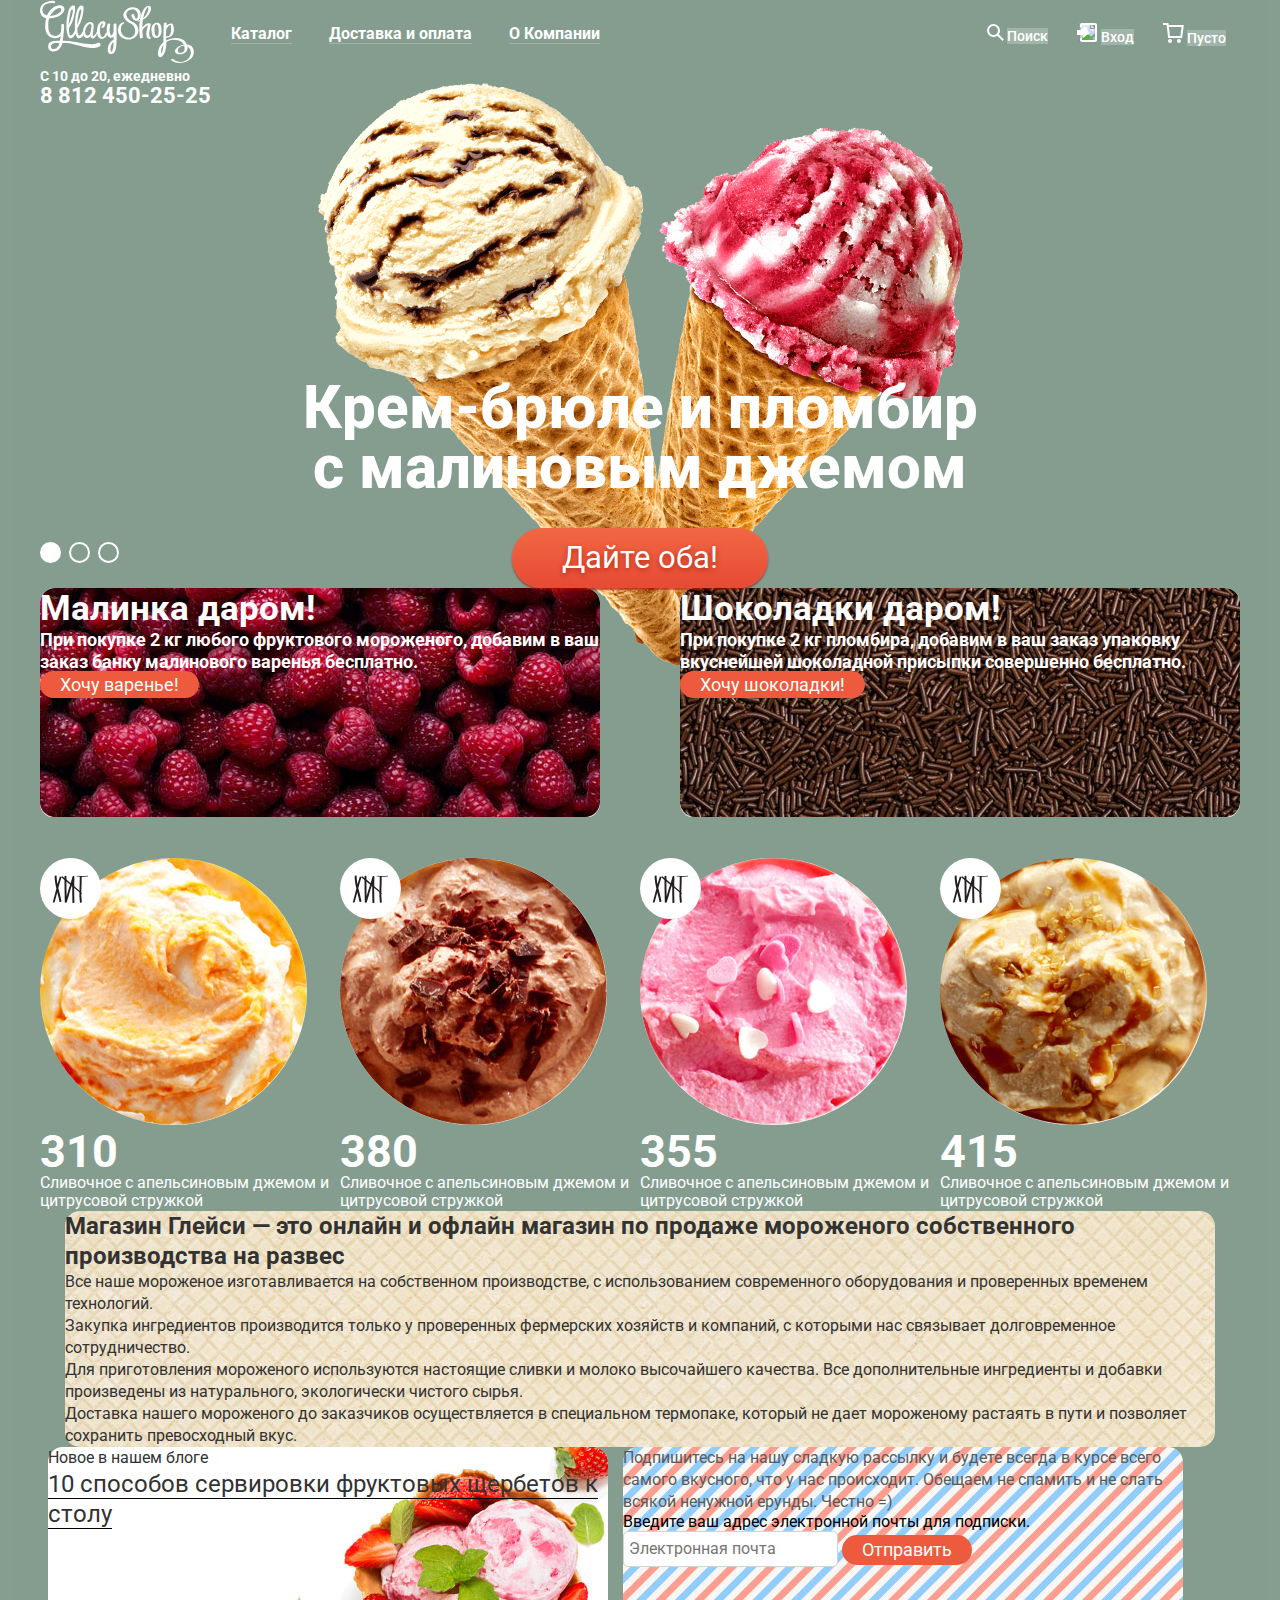
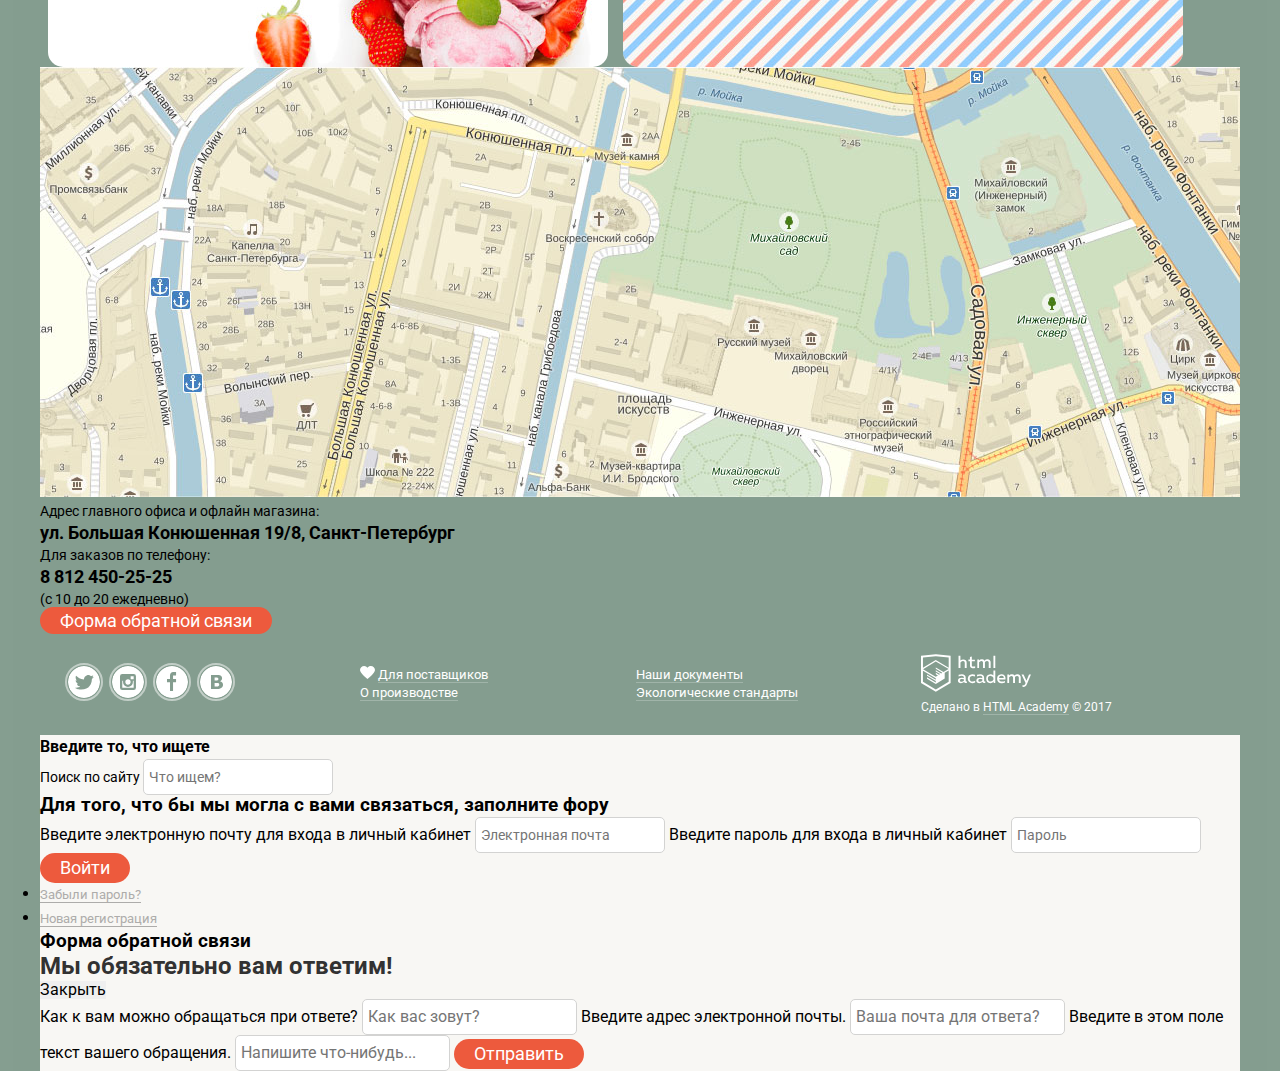
==== commit 8d0ab5a8: "Убрал пробелы." ====
--- a/index.html
+++ b/index.html
@@ -27,13 +27,13 @@
 		        	</a>
 	          	</li>
 	            <li><a class="catalog site-link" href="catalog.html">Каталог</a>
-	              <!-- <ul class="header-submenu">
+	              <ul class="header-submenu">
 	                <li><a href="#"><b>Новинки</b></a></li>
 	                <li><a href="catalog.html">Сливочное</a></li>
 	                <li><a href="#">Щербеты</a></li>
 	                <li><a href="#">Фруктовый лед</a></li>
 	                <li><a href="#">Мелорин</a></li>
-	              </ul> -->
+	              </ul>
 	            </li>
 	            <li><a class="site-link" href="#">Доставка и оплата</a></li>
 	            <li><a class="site-link" href="#">О Компании</a></li>
@@ -49,7 +49,9 @@
 	            	<a href="#" class="header-button" title="Вход">Вход</a>
 	            </li>
 	            <li>
-	            	<svg xmlns="http://www.w3.org/2000/svg" width="21" height="20" viewBox="0 0 21 20"><g fill="#FFF"><path d="M5.657 2.031L5.422 0H0v2h3.64l1.5 13h13.988l1.699-12.969H5.657zM17.372 13H6.922L5.888 4.031h12.66L17.372 13z"/><circle cx="6.984" cy="18" r="2"/><circle cx="15.984" cy="18" r="2"/></g></svg>
+	            	<svg xmlns="http://www.w3.org/2000/svg" width="21" height="20" viewBox="0 0 21 20">
+	            		<g fill="#FFF"><path d="M5.657 2.031L5.422 0H0v2h3.64l1.5 13h13.988l1.699-12.969H5.657zM17.372 13H6.922L5.888 4.031h12.66L17.372 13z"/><circle cx="6.984" cy="18" r="2"/><circle cx="15.984" cy="18" r="2"/></g>
+	            	</svg>
 	            	<a href="#" class="header-button" title="Корзина">Пусто</a>
 	            </li>
 	          </ul>
--- a/css/style.css
+++ b/css/style.css
@@ -10,7 +10,7 @@
   font-size: 16px;
   color: #000000;
   font-weight: normal;
-  //background-color: #849d8f;
+  background-color: #859e90;;
 }
 
 body > input[type="radio"] {
@@ -126,17 +126,43 @@
   font-weight: bold;
 }
 
+
+/*Подменю*/
+.header-menu li {
+	//display: inline-block;
+	position: relative;
+}
+
+.header-submenu a {
+  display: block;
+	//margin-left: -1px;
+  padding: 8px 10px;
+}
+
 .header-submenu {
   background-color: #fff;
-}
-
-.header-submenu li:hover,
-.header-submenu-item:focus {
+  position: absolute;
+  //top: 25px;
+	border-radius: 5px;
+	width: 142px;
+	display: none;
+}
+
+.header-submenu li:first-child {
+	border-bottom: 1px solid #d1d0ce;
+}
+
+.header-submenu a:hover,
+.header-submenu a:focus {
   background-color: rgba(255, 0, 0, 0.2);
 }
 
 .header-submenu li:active {
   background-color: rgba(255, 0, 0, 0.4);
+}
+
+.header-menu li:hover .header-submenu {
+	display: block;
 }
 
 .header-submenu a {
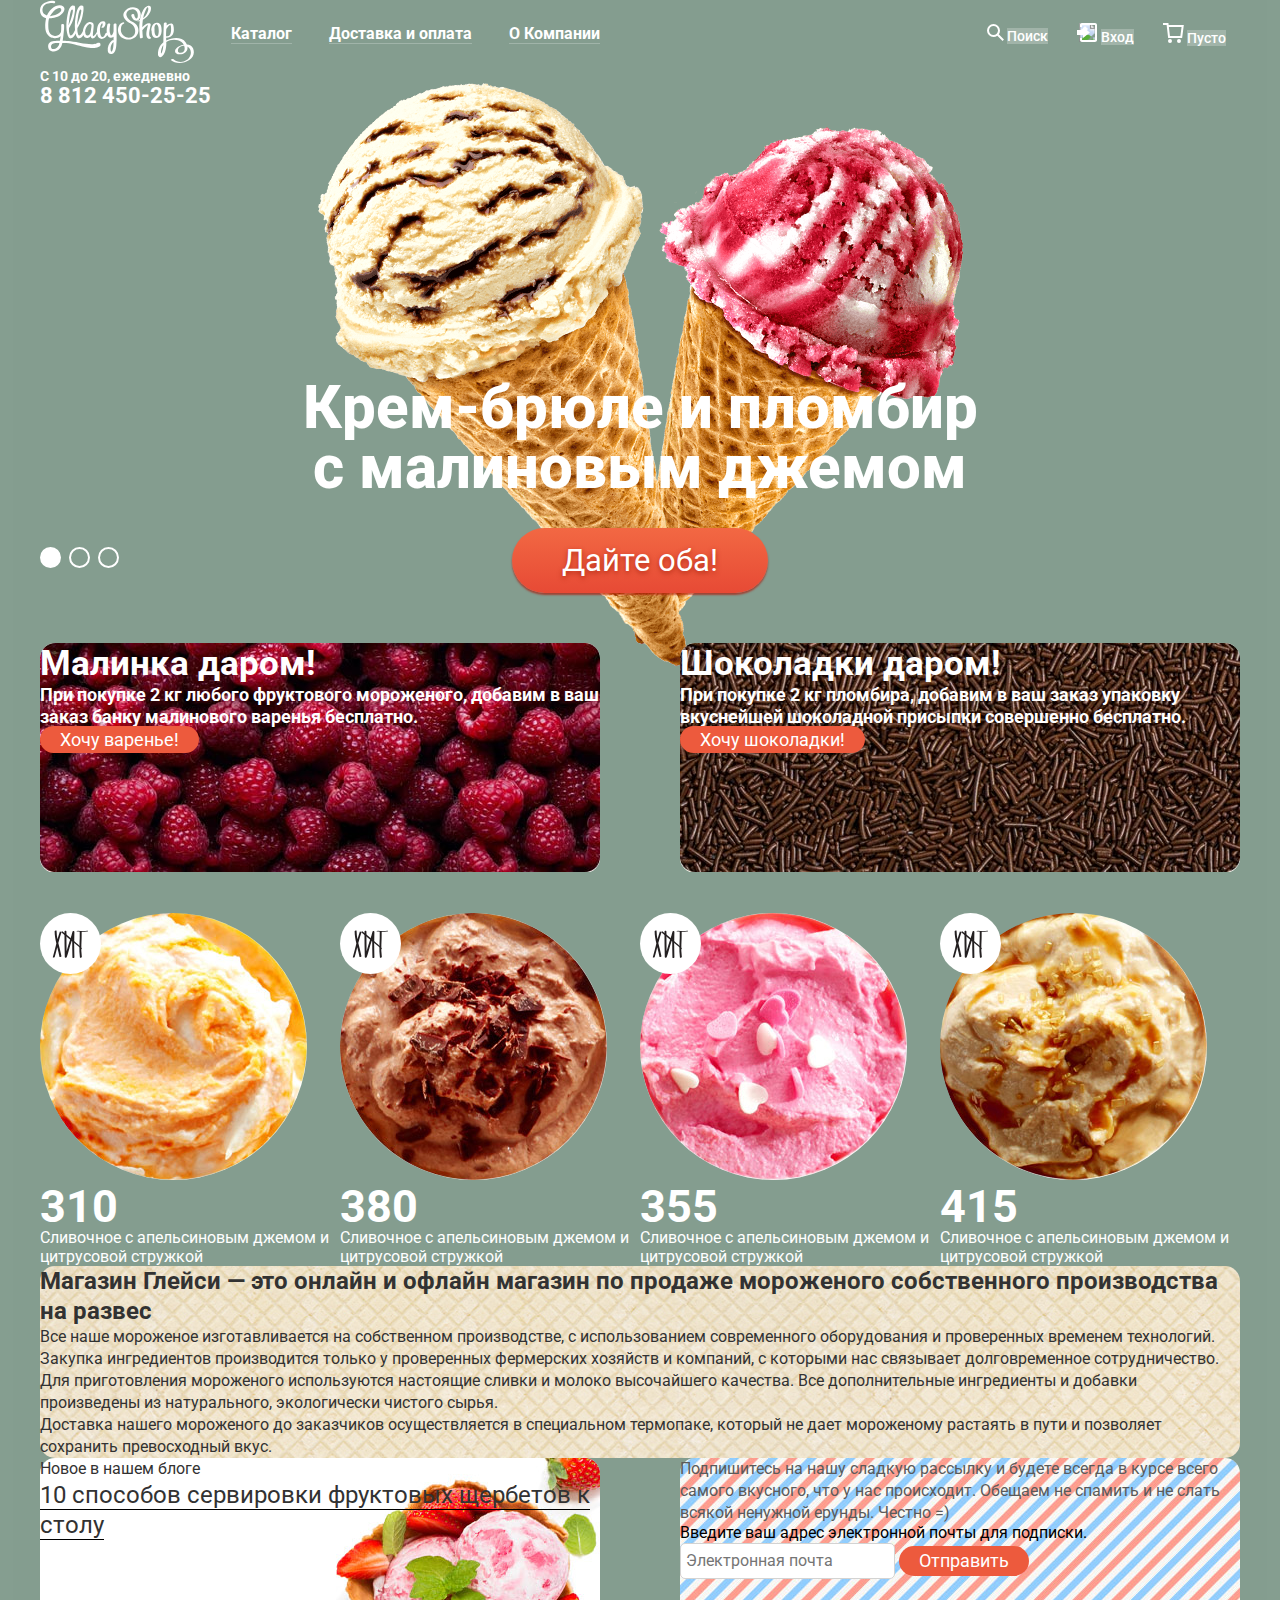
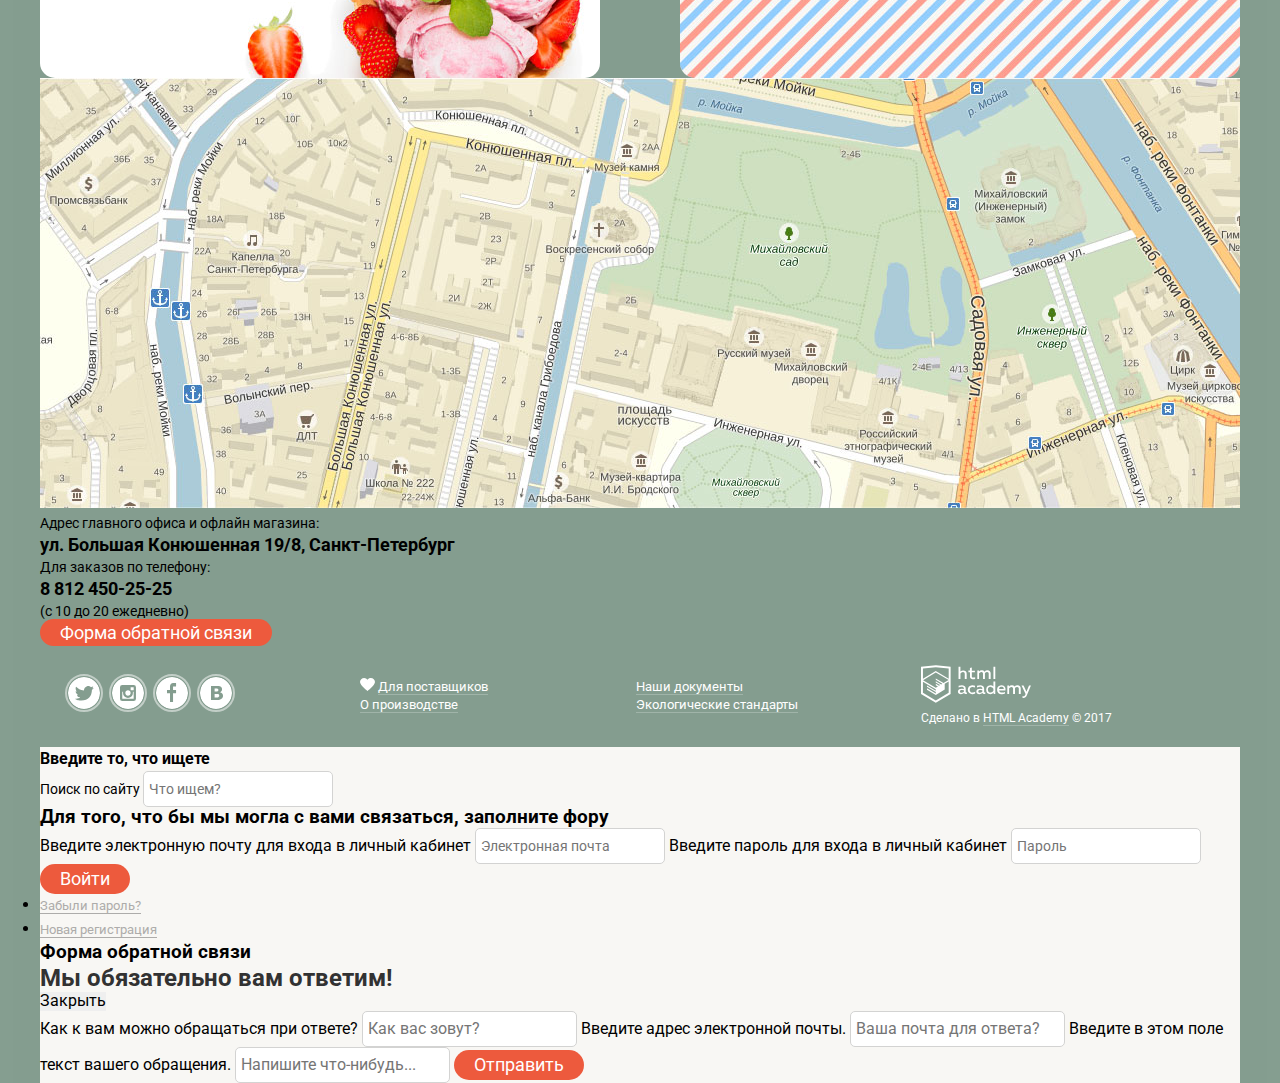
==== commit b649869a: "Табуляцию заменил на пробелы" ====
--- a/index.html
+++ b/index.html
@@ -9,59 +9,59 @@
   <link href="css/style.css" rel="stylesheet">
 </head>
 <body>
-	<input type="radio" id="btn-1" name="toggle" checked>
+  <input type="radio" id="btn-1" name="toggle" checked>
   <input type="radio" id="btn-2" name="toggle">
   <input type="radio" id="btn-3" name="toggle">
   <div class="wrapper">
     <main class="main">
-    	<header class="header">
-	      <div class="header-container">
-	        <nav class="header-navigation">
-	          <ul class="header-menu">
-	          	<li>
-	          		<a class="header-logo-link" href="/">
-				          <div class="header-img">
-				            <img class="header-logo" src="img/logo.svg" alt="logo">
-				          </div>
-			          	<!-- <h1 class="visually-hidden">Магазин Глейси — это онлайн и офлайн магазин по продаже мороженого собственного производства на развес</h1> -->
-		        	</a>
-	          	</li>
-	            <li><a class="catalog site-link" href="catalog.html">Каталог</a>
-	              <ul class="header-submenu">
-	                <li><a href="#"><b>Новинки</b></a></li>
-	                <li><a href="catalog.html">Сливочное</a></li>
-	                <li><a href="#">Щербеты</a></li>
-	                <li><a href="#">Фруктовый лед</a></li>
-	                <li><a href="#">Мелорин</a></li>
-	              </ul>
-	            </li>
-	            <li><a class="site-link" href="#">Доставка и оплата</a></li>
-	            <li><a class="site-link" href="#">О Компании</a></li>
-	          </ul>
-	          <ul class="header-user">
-	            <li>
-	            	<svg xmlns="http://www.w3.org/2000/svg" xmlns:xlink="http://www.w3.org/1999/xlink" width="17" height="17" viewBox="0 0 17 17"><path fill="#fff" d="M16.958 15.527L11.75 10.32A6.455 6.455 0 0 0 13 6.5 6.5 6.5 0 1 0 6.5 13a6.465 6.465 0 0 0 3.839-1.263l5.205 5.204 1.414-1.414zM6.5 11C4.019 11 2 8.981 2 6.5S4.019 2 6.5 2 11 4.019 11 6.5 8.981 11 6.5 11z"/></svg>
-	            	<a href="#" class="header-button header-find" title="Поиск">Поиск</a>
-	            </li>
-	            <li>
-	            	<svg version="1.1" id="Layer_1" xmlns="http://www.w3.org/2000/svg" xmlns:xlink="http://www.w3.org/1999/xlink" x="0px" y="0px" width="21px" height="19px" viewBox="0 0 21 19" enable-background="new 0 0 21 19" xml:space="preserve"><image overflow="visible" width="21" height="19" xlink:href="Вход.png"> </image><g><polygon fill="#FFFFFF" points="6,14.875 12.917,9.5 6,4.125 6,7.042 -0.042,7.042 -0.042,11.959 6,11.959"/><path fill="#FFFFFF" d="M18,0H5C3.9,0,3,0.9,3,2v2h2V2h13v15H5v-2H3v2c0,1.1,0.9,2,2,2h13c1.1,0,2-0.9,2-2V2C20,0.9,19.1,0,18,0z"/>
-									</g></svg>
-	            	<a href="#" class="header-button" title="Вход">Вход</a>
-	            </li>
-	            <li>
-	            	<svg xmlns="http://www.w3.org/2000/svg" width="21" height="20" viewBox="0 0 21 20">
-	            		<g fill="#FFF"><path d="M5.657 2.031L5.422 0H0v2h3.64l1.5 13h13.988l1.699-12.969H5.657zM17.372 13H6.922L5.888 4.031h12.66L17.372 13z"/><circle cx="6.984" cy="18" r="2"/><circle cx="15.984" cy="18" r="2"/></g>
-	            	</svg>
-	            	<a href="#" class="header-button" title="Корзина">Пусто</a>
-	            </li>
-	          </ul>
-	        </nav>
-	        <div class="header-contacts">
-	          <p class="work-time">С 10 до 20, ежедневно</p>
-	          <p class="work-phone">8 812 450-25-25</p>
-	        </div>
-	      </div>
-    	</header>
+      <header class="header">
+        <div class="header-container">
+          <nav class="header-navigation">
+            <ul class="header-menu">
+              <li>
+                <a class="header-logo-link" href="/">
+                  <div class="header-img">
+                    <img class="header-logo" src="img/logo.svg" alt="logo">
+                  </div>
+                  <!-- <h1 class="visually-hidden">Магазин Глейси — это онлайн и офлайн магазин по продаже мороженого собственного производства на развес</h1> -->
+              </a>
+              </li>
+              <li><a class="catalog site-link" href="catalog.html">Каталог</a>
+                <ul class="header-submenu">
+                  <li><a href="#"><b>Новинки</b></a></li>
+                  <li><a href="catalog.html">Сливочное</a></li>
+                  <li><a href="#">Щербеты</a></li>
+                  <li><a href="#">Фруктовый лед</a></li>
+                  <li><a href="#">Мелорин</a></li>
+                </ul>
+              </li>
+              <li><a class="site-link" href="#">Доставка и оплата</a></li>
+              <li><a class="site-link" href="#">О Компании</a></li>
+            </ul>
+            <ul class="header-user">
+              <li>
+                <svg xmlns="http://www.w3.org/2000/svg" xmlns:xlink="http://www.w3.org/1999/xlink" width="17" height="17" viewBox="0 0 17 17"><path fill="#fff" d="M16.958 15.527L11.75 10.32A6.455 6.455 0 0 0 13 6.5 6.5 6.5 0 1 0 6.5 13a6.465 6.465 0 0 0 3.839-1.263l5.205 5.204 1.414-1.414zM6.5 11C4.019 11 2 8.981 2 6.5S4.019 2 6.5 2 11 4.019 11 6.5 8.981 11 6.5 11z"/></svg>
+                <a href="#" class="header-button header-find" title="Поиск">Поиск</a>
+              </li>
+              <li>
+                <svg version="1.1" id="Layer_1" xmlns="http://www.w3.org/2000/svg" xmlns:xlink="http://www.w3.org/1999/xlink" x="0px" y="0px" width="21px" height="19px" viewBox="0 0 21 19" enable-background="new 0 0 21 19" xml:space="preserve"><image overflow="visible" width="21" height="19" xlink:href="Вход.png"> </image><g><polygon fill="#FFFFFF" points="6,14.875 12.917,9.5 6,4.125 6,7.042 -0.042,7.042 -0.042,11.959 6,11.959"/><path fill="#FFFFFF" d="M18,0H5C3.9,0,3,0.9,3,2v2h2V2h13v15H5v-2H3v2c0,1.1,0.9,2,2,2h13c1.1,0,2-0.9,2-2V2C20,0.9,19.1,0,18,0z"/>
+                  </g></svg>
+                <a href="#" class="header-button" title="Вход">Вход</a>
+              </li>
+              <li>
+                <svg xmlns="http://www.w3.org/2000/svg" width="21" height="20" viewBox="0 0 21 20">
+                  <g fill="#FFF"><path d="M5.657 2.031L5.422 0H0v2h3.64l1.5 13h13.988l1.699-12.969H5.657zM17.372 13H6.922L5.888 4.031h12.66L17.372 13z"/><circle cx="6.984" cy="18" r="2"/><circle cx="15.984" cy="18" r="2"/></g>
+                </svg>
+                <a href="#" class="header-button" title="Корзина">Пусто</a>
+              </li>
+            </ul>
+          </nav>
+          <div class="header-contacts">
+            <p class="work-time">С 10 до 20, ежедневно</p>
+            <p class="work-phone">8 812 450-25-25</p>
+          </div>
+        </div>
+      </header>
       <div class="slider">
           <article class="slide" id="slide1">
               <h2 class="slider-slogan">Крем-брюле и пломбир с малиновым джемом</h2>
@@ -100,9 +100,9 @@
           <a href="#" class="hits-item">
             <div class="item">
               <div class="main-hits-img">
-              	<svg version="1.1" id="Layer_1" xmlns="http://www.w3.org/2000/svg" xmlns:xlink="http://www.w3.org/1999/xlink" x="0px" y="0px" width="61px" height="61px" viewBox="0 0 61 61" enable-background="new 0 0 61 61" xml:space="preserve"><circle fill="#FFFFFF" cx="30.5" cy="30.5" r="30.5"/><g><path fill="#231F20" d="M19.985,18.27c-0.915,2.683-1.718,5.384-2.472,8.094c-0.543-2.863-0.921-5.756-0.958-8.715
-								c-0.005-0.431-1.939-0.11-1.932,0.518c0.052,4.243,0.8,8.354,1.747,12.432c-1.196,4.58-2.311,9.18-3.579,13.771	c-0.109,0.394,1.771,0.138,1.904-0.344c0.902-3.265,1.726-6.535,2.556-9.8c0.805,3.204,1.644,6.407,2.273,9.657 c0.098,0.508,2.041,0.045,1.932-0.518c-0.864-4.462-2.12-8.836-3.146-13.247c1.068-4.086,2.202-8.157,3.578-12.191 22.012,17.566,20.151,17.782,19.985,18.27z"/><path fill="#231F20" d="M34.395,18.798c0.049-1.047-1.919-0.794-1.963,0.128c-0.004,0.08-0.004,0.159-0.008,0.238 c-0.039,0.065-0.084,0.128-0.101,0.204c-1.004,4.463-2.611,8.729-4.056,13.06c-0.644,1.93-1.139,3.898-1.666,5.856 c-0.139-6.623-0.135-13.237-0.165-19.871c-0.005-1.042-1.965-0.769-1.961,0.134c0.037,8.337,0.018,16.641,0.303,24.971 c-0.031,0.095-0.05,0.193-0.034,0.301c0.021,0.148,0.042,0.297,0.064,0.445c0.123,0.856,1.959,0.48,1.944-0.317 c0.005-0.011,0.016-0.018,0.021-0.029c1.636-4.171,2.478-8.591,3.894-12.838c0.521-1.558,1.048-3.108,1.561-4.662 c-0.071,5.987,0.058,11.969,0.211,17.961c0.026,1.012,1.58,0.771,1.91,0.065c0.019-0.04,0.037-0.079,0.056-0.119 c0.112-0.239,0.088-0.423-0.015-0.558C34.179,35.434,34.001,27.132,34.395,18.798z"/><path fill="#231F20" d="M47.32,17.66c-3.158,0.38-6.312,0.227-9.478,0.048c-0.491-0.028-2.24,0.851-1.221,0.908
-								c1.093,0.062,2.182,0.109,3.271,0.145c-0.093,0.081-0.161,0.167-0.157,0.265c0.295,8.408-1.054,17.239,0.191,25.564 c0.063,0.424,2.01,0.005,1.932-0.518c-1.229-8.229,0.069-16.951-0.185-25.27c1.776,0.012,3.551-0.052,5.33-0.266 C47.86,18.434,48.672,17.497,47.32,17.66z"/></g></svg>
+                <svg version="1.1" id="Layer_1" xmlns="http://www.w3.org/2000/svg" xmlns:xlink="http://www.w3.org/1999/xlink" x="0px" y="0px" width="61px" height="61px" viewBox="0 0 61 61" enable-background="new 0 0 61 61" xml:space="preserve"><circle fill="#FFFFFF" cx="30.5" cy="30.5" r="30.5"/><g><path fill="#231F20" d="M19.985,18.27c-0.915,2.683-1.718,5.384-2.472,8.094c-0.543-2.863-0.921-5.756-0.958-8.715
+                c-0.005-0.431-1.939-0.11-1.932,0.518c0.052,4.243,0.8,8.354,1.747,12.432c-1.196,4.58-2.311,9.18-3.579,13.771 c-0.109,0.394,1.771,0.138,1.904-0.344c0.902-3.265,1.726-6.535,2.556-9.8c0.805,3.204,1.644,6.407,2.273,9.657 c0.098,0.508,2.041,0.045,1.932-0.518c-0.864-4.462-2.12-8.836-3.146-13.247c1.068-4.086,2.202-8.157,3.578-12.191 22.012,17.566,20.151,17.782,19.985,18.27z"/><path fill="#231F20" d="M34.395,18.798c0.049-1.047-1.919-0.794-1.963,0.128c-0.004,0.08-0.004,0.159-0.008,0.238 c-0.039,0.065-0.084,0.128-0.101,0.204c-1.004,4.463-2.611,8.729-4.056,13.06c-0.644,1.93-1.139,3.898-1.666,5.856 c-0.139-6.623-0.135-13.237-0.165-19.871c-0.005-1.042-1.965-0.769-1.961,0.134c0.037,8.337,0.018,16.641,0.303,24.971 c-0.031,0.095-0.05,0.193-0.034,0.301c0.021,0.148,0.042,0.297,0.064,0.445c0.123,0.856,1.959,0.48,1.944-0.317 c0.005-0.011,0.016-0.018,0.021-0.029c1.636-4.171,2.478-8.591,3.894-12.838c0.521-1.558,1.048-3.108,1.561-4.662 c-0.071,5.987,0.058,11.969,0.211,17.961c0.026,1.012,1.58,0.771,1.91,0.065c0.019-0.04,0.037-0.079,0.056-0.119 c0.112-0.239,0.088-0.423-0.015-0.558C34.179,35.434,34.001,27.132,34.395,18.798z"/><path fill="#231F20" d="M47.32,17.66c-3.158,0.38-6.312,0.227-9.478,0.048c-0.491-0.028-2.24,0.851-1.221,0.908
+                c1.093,0.062,2.182,0.109,3.271,0.145c-0.093,0.081-0.161,0.167-0.157,0.265c0.295,8.408-1.054,17.239,0.191,25.564 c0.063,0.424,2.01,0.005,1.932-0.518c-1.229-8.229,0.069-16.951-0.185-25.27c1.776,0.012,3.551-0.052,5.33-0.266 C47.86,18.434,48.672,17.497,47.32,17.66z"/></g></svg>
                 <img src="img/icecream-1.jpg" alt="Сливочное с апельсиновым джемом и цитрусовой стружкой">
               </div>
               <p class="main-hits-price">310</p>
@@ -112,9 +112,9 @@
           <a href="#" class="hits-item">
             <div class="item">
               <div class="main-hits-img">
-              	<svg version="1.1" id="Layer_1" xmlns="http://www.w3.org/2000/svg" xmlns:xlink="http://www.w3.org/1999/xlink" x="0px" y="0px" width="61px" height="61px" viewBox="0 0 61 61" enable-background="new 0 0 61 61" xml:space="preserve"><circle fill="#FFFFFF" cx="30.5" cy="30.5" r="30.5"/><g><path fill="#231F20" d="M19.985,18.27c-0.915,2.683-1.718,5.384-2.472,8.094c-0.543-2.863-0.921-5.756-0.958-8.715
-								c-0.005-0.431-1.939-0.11-1.932,0.518c0.052,4.243,0.8,8.354,1.747,12.432c-1.196,4.58-2.311,9.18-3.579,13.771	c-0.109,0.394,1.771,0.138,1.904-0.344c0.902-3.265,1.726-6.535,2.556-9.8c0.805,3.204,1.644,6.407,2.273,9.657 c0.098,0.508,2.041,0.045,1.932-0.518c-0.864-4.462-2.12-8.836-3.146-13.247c1.068-4.086,2.202-8.157,3.578-12.191 22.012,17.566,20.151,17.782,19.985,18.27z"/><path fill="#231F20" d="M34.395,18.798c0.049-1.047-1.919-0.794-1.963,0.128c-0.004,0.08-0.004,0.159-0.008,0.238 c-0.039,0.065-0.084,0.128-0.101,0.204c-1.004,4.463-2.611,8.729-4.056,13.06c-0.644,1.93-1.139,3.898-1.666,5.856 c-0.139-6.623-0.135-13.237-0.165-19.871c-0.005-1.042-1.965-0.769-1.961,0.134c0.037,8.337,0.018,16.641,0.303,24.971 c-0.031,0.095-0.05,0.193-0.034,0.301c0.021,0.148,0.042,0.297,0.064,0.445c0.123,0.856,1.959,0.48,1.944-0.317 c0.005-0.011,0.016-0.018,0.021-0.029c1.636-4.171,2.478-8.591,3.894-12.838c0.521-1.558,1.048-3.108,1.561-4.662 c-0.071,5.987,0.058,11.969,0.211,17.961c0.026,1.012,1.58,0.771,1.91,0.065c0.019-0.04,0.037-0.079,0.056-0.119 c0.112-0.239,0.088-0.423-0.015-0.558C34.179,35.434,34.001,27.132,34.395,18.798z"/><path fill="#231F20" d="M47.32,17.66c-3.158,0.38-6.312,0.227-9.478,0.048c-0.491-0.028-2.24,0.851-1.221,0.908
-								c1.093,0.062,2.182,0.109,3.271,0.145c-0.093,0.081-0.161,0.167-0.157,0.265c0.295,8.408-1.054,17.239,0.191,25.564 c0.063,0.424,2.01,0.005,1.932-0.518c-1.229-8.229,0.069-16.951-0.185-25.27c1.776,0.012,3.551-0.052,5.33-0.266 C47.86,18.434,48.672,17.497,47.32,17.66z"/></g></svg>
+                <svg version="1.1" id="Layer_1" xmlns="http://www.w3.org/2000/svg" xmlns:xlink="http://www.w3.org/1999/xlink" x="0px" y="0px" width="61px" height="61px" viewBox="0 0 61 61" enable-background="new 0 0 61 61" xml:space="preserve"><circle fill="#FFFFFF" cx="30.5" cy="30.5" r="30.5"/><g><path fill="#231F20" d="M19.985,18.27c-0.915,2.683-1.718,5.384-2.472,8.094c-0.543-2.863-0.921-5.756-0.958-8.715
+                c-0.005-0.431-1.939-0.11-1.932,0.518c0.052,4.243,0.8,8.354,1.747,12.432c-1.196,4.58-2.311,9.18-3.579,13.771 c-0.109,0.394,1.771,0.138,1.904-0.344c0.902-3.265,1.726-6.535,2.556-9.8c0.805,3.204,1.644,6.407,2.273,9.657 c0.098,0.508,2.041,0.045,1.932-0.518c-0.864-4.462-2.12-8.836-3.146-13.247c1.068-4.086,2.202-8.157,3.578-12.191 22.012,17.566,20.151,17.782,19.985,18.27z"/><path fill="#231F20" d="M34.395,18.798c0.049-1.047-1.919-0.794-1.963,0.128c-0.004,0.08-0.004,0.159-0.008,0.238 c-0.039,0.065-0.084,0.128-0.101,0.204c-1.004,4.463-2.611,8.729-4.056,13.06c-0.644,1.93-1.139,3.898-1.666,5.856 c-0.139-6.623-0.135-13.237-0.165-19.871c-0.005-1.042-1.965-0.769-1.961,0.134c0.037,8.337,0.018,16.641,0.303,24.971 c-0.031,0.095-0.05,0.193-0.034,0.301c0.021,0.148,0.042,0.297,0.064,0.445c0.123,0.856,1.959,0.48,1.944-0.317 c0.005-0.011,0.016-0.018,0.021-0.029c1.636-4.171,2.478-8.591,3.894-12.838c0.521-1.558,1.048-3.108,1.561-4.662 c-0.071,5.987,0.058,11.969,0.211,17.961c0.026,1.012,1.58,0.771,1.91,0.065c0.019-0.04,0.037-0.079,0.056-0.119 c0.112-0.239,0.088-0.423-0.015-0.558C34.179,35.434,34.001,27.132,34.395,18.798z"/><path fill="#231F20" d="M47.32,17.66c-3.158,0.38-6.312,0.227-9.478,0.048c-0.491-0.028-2.24,0.851-1.221,0.908
+                c1.093,0.062,2.182,0.109,3.271,0.145c-0.093,0.081-0.161,0.167-0.157,0.265c0.295,8.408-1.054,17.239,0.191,25.564 c0.063,0.424,2.01,0.005,1.932-0.518c-1.229-8.229,0.069-16.951-0.185-25.27c1.776,0.012,3.551-0.052,5.33-0.266 C47.86,18.434,48.672,17.497,47.32,17.66z"/></g></svg>
                 <img src="img/icecream-2.jpg" alt="Сливочно-кофейное с кусочками шоколада">
               </div>
               <p class="main-hits-price">380</p>
@@ -124,9 +124,9 @@
           <a href="#" class="hits-item">
             <div class="item">
               <div class="main-hits-img">
-              	<svg version="1.1" id="Layer_1" xmlns="http://www.w3.org/2000/svg" xmlns:xlink="http://www.w3.org/1999/xlink" x="0px" y="0px" width="61px" height="61px" viewBox="0 0 61 61" enable-background="new 0 0 61 61" xml:space="preserve"><circle fill="#FFFFFF" cx="30.5" cy="30.5" r="30.5"/><g><path fill="#231F20" d="M19.985,18.27c-0.915,2.683-1.718,5.384-2.472,8.094c-0.543-2.863-0.921-5.756-0.958-8.715
-								c-0.005-0.431-1.939-0.11-1.932,0.518c0.052,4.243,0.8,8.354,1.747,12.432c-1.196,4.58-2.311,9.18-3.579,13.771	c-0.109,0.394,1.771,0.138,1.904-0.344c0.902-3.265,1.726-6.535,2.556-9.8c0.805,3.204,1.644,6.407,2.273,9.657 c0.098,0.508,2.041,0.045,1.932-0.518c-0.864-4.462-2.12-8.836-3.146-13.247c1.068-4.086,2.202-8.157,3.578-12.191 22.012,17.566,20.151,17.782,19.985,18.27z"/><path fill="#231F20" d="M34.395,18.798c0.049-1.047-1.919-0.794-1.963,0.128c-0.004,0.08-0.004,0.159-0.008,0.238 c-0.039,0.065-0.084,0.128-0.101,0.204c-1.004,4.463-2.611,8.729-4.056,13.06c-0.644,1.93-1.139,3.898-1.666,5.856 c-0.139-6.623-0.135-13.237-0.165-19.871c-0.005-1.042-1.965-0.769-1.961,0.134c0.037,8.337,0.018,16.641,0.303,24.971 c-0.031,0.095-0.05,0.193-0.034,0.301c0.021,0.148,0.042,0.297,0.064,0.445c0.123,0.856,1.959,0.48,1.944-0.317 c0.005-0.011,0.016-0.018,0.021-0.029c1.636-4.171,2.478-8.591,3.894-12.838c0.521-1.558,1.048-3.108,1.561-4.662 c-0.071,5.987,0.058,11.969,0.211,17.961c0.026,1.012,1.58,0.771,1.91,0.065c0.019-0.04,0.037-0.079,0.056-0.119 c0.112-0.239,0.088-0.423-0.015-0.558C34.179,35.434,34.001,27.132,34.395,18.798z"/><path fill="#231F20" d="M47.32,17.66c-3.158,0.38-6.312,0.227-9.478,0.048c-0.491-0.028-2.24,0.851-1.221,0.908
-								c1.093,0.062,2.182,0.109,3.271,0.145c-0.093,0.081-0.161,0.167-0.157,0.265c0.295,8.408-1.054,17.239,0.191,25.564 c0.063,0.424,2.01,0.005,1.932-0.518c-1.229-8.229,0.069-16.951-0.185-25.27c1.776,0.012,3.551-0.052,5.33-0.266 C47.86,18.434,48.672,17.497,47.32,17.66z"/></g></svg>
+                <svg version="1.1" id="Layer_1" xmlns="http://www.w3.org/2000/svg" xmlns:xlink="http://www.w3.org/1999/xlink" x="0px" y="0px" width="61px" height="61px" viewBox="0 0 61 61" enable-background="new 0 0 61 61" xml:space="preserve"><circle fill="#FFFFFF" cx="30.5" cy="30.5" r="30.5"/><g><path fill="#231F20" d="M19.985,18.27c-0.915,2.683-1.718,5.384-2.472,8.094c-0.543-2.863-0.921-5.756-0.958-8.715
+                c-0.005-0.431-1.939-0.11-1.932,0.518c0.052,4.243,0.8,8.354,1.747,12.432c-1.196,4.58-2.311,9.18-3.579,13.771 c-0.109,0.394,1.771,0.138,1.904-0.344c0.902-3.265,1.726-6.535,2.556-9.8c0.805,3.204,1.644,6.407,2.273,9.657 c0.098,0.508,2.041,0.045,1.932-0.518c-0.864-4.462-2.12-8.836-3.146-13.247c1.068-4.086,2.202-8.157,3.578-12.191 22.012,17.566,20.151,17.782,19.985,18.27z"/><path fill="#231F20" d="M34.395,18.798c0.049-1.047-1.919-0.794-1.963,0.128c-0.004,0.08-0.004,0.159-0.008,0.238 c-0.039,0.065-0.084,0.128-0.101,0.204c-1.004,4.463-2.611,8.729-4.056,13.06c-0.644,1.93-1.139,3.898-1.666,5.856 c-0.139-6.623-0.135-13.237-0.165-19.871c-0.005-1.042-1.965-0.769-1.961,0.134c0.037,8.337,0.018,16.641,0.303,24.971 c-0.031,0.095-0.05,0.193-0.034,0.301c0.021,0.148,0.042,0.297,0.064,0.445c0.123,0.856,1.959,0.48,1.944-0.317 c0.005-0.011,0.016-0.018,0.021-0.029c1.636-4.171,2.478-8.591,3.894-12.838c0.521-1.558,1.048-3.108,1.561-4.662 c-0.071,5.987,0.058,11.969,0.211,17.961c0.026,1.012,1.58,0.771,1.91,0.065c0.019-0.04,0.037-0.079,0.056-0.119 c0.112-0.239,0.088-0.423-0.015-0.558C34.179,35.434,34.001,27.132,34.395,18.798z"/><path fill="#231F20" d="M47.32,17.66c-3.158,0.38-6.312,0.227-9.478,0.048c-0.491-0.028-2.24,0.851-1.221,0.908
+                c1.093,0.062,2.182,0.109,3.271,0.145c-0.093,0.081-0.161,0.167-0.157,0.265c0.295,8.408-1.054,17.239,0.191,25.564 c0.063,0.424,2.01,0.005,1.932-0.518c-1.229-8.229,0.069-16.951-0.185-25.27c1.776,0.012,3.551-0.052,5.33-0.266 C47.86,18.434,48.672,17.497,47.32,17.66z"/></g></svg>
                 <img src="img/icecream-3.jpg" alt="Сливочно-клубничное с присыпкой из белого шоколада">
               </div>
               <p class="main-hits-price">355</p>
@@ -136,9 +136,9 @@
           <a href="#" class="hits-item">
             <div class="item">
               <div class="main-hits-img">
-              	<svg version="1.1" id="Layer_1" xmlns="http://www.w3.org/2000/svg" xmlns:xlink="http://www.w3.org/1999/xlink" x="0px" y="0px" width="61px" height="61px" viewBox="0 0 61 61" enable-background="new 0 0 61 61" xml:space="preserve"><circle fill="#FFFFFF" cx="30.5" cy="30.5" r="30.5"/><g><path fill="#231F20" d="M19.985,18.27c-0.915,2.683-1.718,5.384-2.472,8.094c-0.543-2.863-0.921-5.756-0.958-8.715
-								c-0.005-0.431-1.939-0.11-1.932,0.518c0.052,4.243,0.8,8.354,1.747,12.432c-1.196,4.58-2.311,9.18-3.579,13.771	c-0.109,0.394,1.771,0.138,1.904-0.344c0.902-3.265,1.726-6.535,2.556-9.8c0.805,3.204,1.644,6.407,2.273,9.657 c0.098,0.508,2.041,0.045,1.932-0.518c-0.864-4.462-2.12-8.836-3.146-13.247c1.068-4.086,2.202-8.157,3.578-12.191 22.012,17.566,20.151,17.782,19.985,18.27z"/><path fill="#231F20" d="M34.395,18.798c0.049-1.047-1.919-0.794-1.963,0.128c-0.004,0.08-0.004,0.159-0.008,0.238 c-0.039,0.065-0.084,0.128-0.101,0.204c-1.004,4.463-2.611,8.729-4.056,13.06c-0.644,1.93-1.139,3.898-1.666,5.856 c-0.139-6.623-0.135-13.237-0.165-19.871c-0.005-1.042-1.965-0.769-1.961,0.134c0.037,8.337,0.018,16.641,0.303,24.971 c-0.031,0.095-0.05,0.193-0.034,0.301c0.021,0.148,0.042,0.297,0.064,0.445c0.123,0.856,1.959,0.48,1.944-0.317 c0.005-0.011,0.016-0.018,0.021-0.029c1.636-4.171,2.478-8.591,3.894-12.838c0.521-1.558,1.048-3.108,1.561-4.662 c-0.071,5.987,0.058,11.969,0.211,17.961c0.026,1.012,1.58,0.771,1.91,0.065c0.019-0.04,0.037-0.079,0.056-0.119 c0.112-0.239,0.088-0.423-0.015-0.558C34.179,35.434,34.001,27.132,34.395,18.798z"/><path fill="#231F20" d="M47.32,17.66c-3.158,0.38-6.312,0.227-9.478,0.048c-0.491-0.028-2.24,0.851-1.221,0.908
-								c1.093,0.062,2.182,0.109,3.271,0.145c-0.093,0.081-0.161,0.167-0.157,0.265c0.295,8.408-1.054,17.239,0.191,25.564 c0.063,0.424,2.01,0.005,1.932-0.518c-1.229-8.229,0.069-16.951-0.185-25.27c1.776,0.012,3.551-0.052,5.33-0.266 C47.86,18.434,48.672,17.497,47.32,17.66z"/></g></svg>
+                <svg version="1.1" id="Layer_1" xmlns="http://www.w3.org/2000/svg" xmlns:xlink="http://www.w3.org/1999/xlink" x="0px" y="0px" width="61px" height="61px" viewBox="0 0 61 61" enable-background="new 0 0 61 61" xml:space="preserve"><circle fill="#FFFFFF" cx="30.5" cy="30.5" r="30.5"/><g><path fill="#231F20" d="M19.985,18.27c-0.915,2.683-1.718,5.384-2.472,8.094c-0.543-2.863-0.921-5.756-0.958-8.715
+                c-0.005-0.431-1.939-0.11-1.932,0.518c0.052,4.243,0.8,8.354,1.747,12.432c-1.196,4.58-2.311,9.18-3.579,13.771 c-0.109,0.394,1.771,0.138,1.904-0.344c0.902-3.265,1.726-6.535,2.556-9.8c0.805,3.204,1.644,6.407,2.273,9.657 c0.098,0.508,2.041,0.045,1.932-0.518c-0.864-4.462-2.12-8.836-3.146-13.247c1.068-4.086,2.202-8.157,3.578-12.191 22.012,17.566,20.151,17.782,19.985,18.27z"/><path fill="#231F20" d="M34.395,18.798c0.049-1.047-1.919-0.794-1.963,0.128c-0.004,0.08-0.004,0.159-0.008,0.238 c-0.039,0.065-0.084,0.128-0.101,0.204c-1.004,4.463-2.611,8.729-4.056,13.06c-0.644,1.93-1.139,3.898-1.666,5.856 c-0.139-6.623-0.135-13.237-0.165-19.871c-0.005-1.042-1.965-0.769-1.961,0.134c0.037,8.337,0.018,16.641,0.303,24.971 c-0.031,0.095-0.05,0.193-0.034,0.301c0.021,0.148,0.042,0.297,0.064,0.445c0.123,0.856,1.959,0.48,1.944-0.317 c0.005-0.011,0.016-0.018,0.021-0.029c1.636-4.171,2.478-8.591,3.894-12.838c0.521-1.558,1.048-3.108,1.561-4.662 c-0.071,5.987,0.058,11.969,0.211,17.961c0.026,1.012,1.58,0.771,1.91,0.065c0.019-0.04,0.037-0.079,0.056-0.119 c0.112-0.239,0.088-0.423-0.015-0.558C34.179,35.434,34.001,27.132,34.395,18.798z"/><path fill="#231F20" d="M47.32,17.66c-3.158,0.38-6.312,0.227-9.478,0.048c-0.491-0.028-2.24,0.851-1.221,0.908
+                c1.093,0.062,2.182,0.109,3.271,0.145c-0.093,0.081-0.161,0.167-0.157,0.265c0.295,8.408-1.054,17.239,0.191,25.564 c0.063,0.424,2.01,0.005,1.932-0.518c-1.229-8.229,0.069-16.951-0.185-25.27c1.776,0.012,3.551-0.052,5.33-0.266 C47.86,18.434,48.672,17.497,47.32,17.66z"/></g></svg>
                 <img src="img/icecream-4.jpg" alt="Сливочное крем-брюле с карамельной подливкой">
               </div>
               <p class="main-hits-price">415</p>
@@ -164,23 +164,23 @@
           </div>
         </div>
       </section>
-      	<div class="main-blog-wrapper">
-		      <article class="main-blog-news">
-		        <div class="container">
-		          <p class="blog-news-caption">Новое в нашем блоге</p>
-		          <a href="#" class="blog-news-methods">10 способов сервировки фруктовых щербетов к столу</a>
-		        </div>
-		      </article>
-		      <section class="main-blog-info">
-		        <p class="main-blog-info-slogan">Подпишитесь на нашу сладкую рассылку и будете всегда в курсе всего самого вкусного, что у нас происходит. Обещаем не спамить и не слать всякой ненужной ерунды. Честно =)</p>
-		        <form action="" method="post">
-		          <label class="visually-hidden">Введите ваш адрес электронной почты для подписки.
-		            <input class="site-input main-blog-info-email" type="email" placeholder="Электронная почта">
-		          </label>
-		          <button class="btn blog-info-btn" type="submit">Отправить</button>
-		        </form>
-		      </section>
-				</div>
+        <div class="main-blog-wrapper">
+          <article class="main-blog-news">
+            <div class="container">
+              <p class="blog-news-caption">Новое в нашем блоге</p>
+              <a href="#" class="blog-news-methods">10 способов сервировки фруктовых щербетов к столу</a>
+            </div>
+          </article>
+          <section class="main-blog-info">
+            <p class="main-blog-info-slogan">Подпишитесь на нашу сладкую рассылку и будете всегда в курсе всего самого вкусного, что у нас происходит. Обещаем не спамить и не слать всякой ненужной ерунды. Честно =)</p>
+            <form action="" method="post">
+              <label class="visually-hidden">Введите ваш адрес электронной почты для подписки.
+                <input class="site-input main-blog-info-email" type="email" placeholder="Электронная почта">
+              </label>
+              <button class="btn blog-info-btn" type="submit">Отправить</button>
+            </form>
+          </section>
+        </div>
       <section class="map">
         <div class="container">
           <div class="map-img">
@@ -197,41 +197,41 @@
           <a href="#" class="btn">Форма обратной связи</a>
         </div>
       </section>
-    	<footer class="main-footer">
+      <footer class="main-footer">
       <div class="container">
         <div class="main-footer-social">
           <a href="#" class="footer-social-icon">
-          	<svg class="footer-svg" xmlns="http://www.w3.org/2000/svg" width="32" height="32" viewBox="0 0 32 32"><path fill="#FFF" d="M16 0C7.164 0 0 7.164 0 16c0 8.837 7.164 16 16 16 8.837 0 16-7.163 16-16 0-8.836-7.163-16-16-16zm7.944 12.809c-.251 6.516-3.463 10.832-10.992 10.702h-.486c-.447 0-4.543-.443-5.344-1.823 2.479.19 4.247-.406 5.12-1.136-1.048-.289-2.923-.461-3.251-2.848.384.104.618.221 1.299.113-1.307-.824-2.758-1.519-2.679-3.643.311.317 1.164.518 1.46.457-.768-.233-2.149-3.244-.974-4.781 1.984 1.79 4.075 3.482 7.804 3.643.227-2.214 1.24-3.699 3.168-4.325 1.84-.479 3.255.26 3.901 1.138.737-.224 1.453-.466 2.193-.685-.004.833-.569 1.463-.935 1.709.747.165 1.423-.475 1.423-.475-.184.963-1.094 1.725-1.707 1.954z"/>
-          	</svg>
-          </a>
-          <a href="#" class="footer-social-icon">
-          	<svg class="footer-svg" xmlns="http://www.w3.org/2000/svg" width="32" height="32" viewBox="0 0 32 32"><g fill="#FFF"><path d="M20.916 16a4.938 4.938 0 1 1-9.877 0c0-.394.051-.773.138-1.14h-.897v6.838h11.396V14.86h-.897c.086.367.137.746.137 1.14z"/><path d="M15.978 18.659c1.466 0 2.659-1.193 2.659-2.659s-1.193-2.659-2.659-2.659c-1.466 0-2.659 1.193-2.659 2.659s1.192 2.659 2.659 2.659zM18.637 10.302h3.039v3.039h-3.039z"/><path d="M16 0C7.164 0 0 7.164 0 16c0 8.837 7.164 16 16 16 8.837 0 16-7.163 16-16 0-8.836-7.163-16-16-16zm7.955 21.698a2.285 2.285 0 0 1-2.279 2.279H10.279A2.285 2.285 0 0 1 8 21.698V10.302a2.286 2.286 0 0 1 2.279-2.279h11.396a2.286 2.286 0 0 1 2.279 2.279v11.396z"/></g>
-          	</svg>
-          </a>
-          <a href="#" class="footer-social-icon">
-          	<svg class="footer-svg" xmlns="http://www.w3.org/2000/svg" width="32" height="32" viewBox="0 0 32 32"><path fill="#FFF" d="M16 0C7.164 0 0 7.163 0 16s7.164 16 16 16c8.837 0 16-7.164 16-16S24.837 0 16 0zm4.062 9.455h-3.021v3.444h3.021v3.445h-3.021v8.61H14.02v-8.61H11v-3.445h3.021V9.455c0-1.902 1.353-3.445 3.021-3.445h3.021v3.445z"/>
-          	</svg>
-          </a>
-          <a href="#" class="footer-social-icon">
-          	<svg class="footer-svg" xmlns="http://www.w3.org/2000/svg" width="32" height="32" viewBox="0 0 32 32"><g fill="#FFF"><path d="M16.637 14.495c.402-.019.719-.082.951-.188.326-.145.54-.33.641-.559.101-.229.15-.496.15-.797 0-.232-.058-.465-.174-.697-.116-.232-.322-.405-.617-.517-.264-.1-.592-.155-.984-.165a76.242 76.242 0 0 0-1.652-.014h-.339v2.965h.565c.571 0 1.057-.009 1.459-.028zM18.118 17.084c-.282-.081-.672-.125-1.166-.132a127.97 127.97 0 0 0-1.55-.009h-.79v3.493h.264c1.014 0 1.74-.003 2.18-.009a3.2 3.2 0 0 0 1.212-.245c.377-.157.633-.364.774-.625s.214-.562.214-.9c0-.446-.088-.788-.261-1.03-.17-.241-.464-.423-.877-.543z"/><path d="M16 0C7.164 0 0 7.164 0 16c0 8.837 7.164 16 16 16 8.837 0 16-7.163 16-16 0-8.836-7.163-16-16-16zm6.602 20.531a3.73 3.73 0 0 1-1.124 1.327c-.552.415-1.161.71-1.823.886s-1.501.264-2.519.264h-6.121V8.987h5.443c1.13 0 1.957.038 2.48.113a5.126 5.126 0 0 1 1.561.5c.533.27.929.632 1.189 1.087.26.455.392.975.392 1.558 0 .678-.179 1.278-.536 1.795-.358.518-.863.92-1.517 1.208v.075c.917.182 1.642.559 2.179 1.13.537.571.807 1.325.807 2.261 0 .678-.138 1.283-.411 1.817z"/></g>
-          	</svg>
+            <svg class="footer-svg" xmlns="http://www.w3.org/2000/svg" width="32" height="32" viewBox="0 0 32 32"><path fill="#FFF" d="M16 0C7.164 0 0 7.164 0 16c0 8.837 7.164 16 16 16 8.837 0 16-7.163 16-16 0-8.836-7.163-16-16-16zm7.944 12.809c-.251 6.516-3.463 10.832-10.992 10.702h-.486c-.447 0-4.543-.443-5.344-1.823 2.479.19 4.247-.406 5.12-1.136-1.048-.289-2.923-.461-3.251-2.848.384.104.618.221 1.299.113-1.307-.824-2.758-1.519-2.679-3.643.311.317 1.164.518 1.46.457-.768-.233-2.149-3.244-.974-4.781 1.984 1.79 4.075 3.482 7.804 3.643.227-2.214 1.24-3.699 3.168-4.325 1.84-.479 3.255.26 3.901 1.138.737-.224 1.453-.466 2.193-.685-.004.833-.569 1.463-.935 1.709.747.165 1.423-.475 1.423-.475-.184.963-1.094 1.725-1.707 1.954z"/>
+            </svg>
+          </a>
+          <a href="#" class="footer-social-icon">
+            <svg class="footer-svg" xmlns="http://www.w3.org/2000/svg" width="32" height="32" viewBox="0 0 32 32"><g fill="#FFF"><path d="M20.916 16a4.938 4.938 0 1 1-9.877 0c0-.394.051-.773.138-1.14h-.897v6.838h11.396V14.86h-.897c.086.367.137.746.137 1.14z"/><path d="M15.978 18.659c1.466 0 2.659-1.193 2.659-2.659s-1.193-2.659-2.659-2.659c-1.466 0-2.659 1.193-2.659 2.659s1.192 2.659 2.659 2.659zM18.637 10.302h3.039v3.039h-3.039z"/><path d="M16 0C7.164 0 0 7.164 0 16c0 8.837 7.164 16 16 16 8.837 0 16-7.163 16-16 0-8.836-7.163-16-16-16zm7.955 21.698a2.285 2.285 0 0 1-2.279 2.279H10.279A2.285 2.285 0 0 1 8 21.698V10.302a2.286 2.286 0 0 1 2.279-2.279h11.396a2.286 2.286 0 0 1 2.279 2.279v11.396z"/></g>
+            </svg>
+          </a>
+          <a href="#" class="footer-social-icon">
+            <svg class="footer-svg" xmlns="http://www.w3.org/2000/svg" width="32" height="32" viewBox="0 0 32 32"><path fill="#FFF" d="M16 0C7.164 0 0 7.163 0 16s7.164 16 16 16c8.837 0 16-7.164 16-16S24.837 0 16 0zm4.062 9.455h-3.021v3.444h3.021v3.445h-3.021v8.61H14.02v-8.61H11v-3.445h3.021V9.455c0-1.902 1.353-3.445 3.021-3.445h3.021v3.445z"/>
+            </svg>
+          </a>
+          <a href="#" class="footer-social-icon">
+            <svg class="footer-svg" xmlns="http://www.w3.org/2000/svg" width="32" height="32" viewBox="0 0 32 32"><g fill="#FFF"><path d="M16.637 14.495c.402-.019.719-.082.951-.188.326-.145.54-.33.641-.559.101-.229.15-.496.15-.797 0-.232-.058-.465-.174-.697-.116-.232-.322-.405-.617-.517-.264-.1-.592-.155-.984-.165a76.242 76.242 0 0 0-1.652-.014h-.339v2.965h.565c.571 0 1.057-.009 1.459-.028zM18.118 17.084c-.282-.081-.672-.125-1.166-.132a127.97 127.97 0 0 0-1.55-.009h-.79v3.493h.264c1.014 0 1.74-.003 2.18-.009a3.2 3.2 0 0 0 1.212-.245c.377-.157.633-.364.774-.625s.214-.562.214-.9c0-.446-.088-.788-.261-1.03-.17-.241-.464-.423-.877-.543z"/><path d="M16 0C7.164 0 0 7.164 0 16c0 8.837 7.164 16 16 16 8.837 0 16-7.163 16-16 0-8.836-7.163-16-16-16zm6.602 20.531a3.73 3.73 0 0 1-1.124 1.327c-.552.415-1.161.71-1.823.886s-1.501.264-2.519.264h-6.121V8.987h5.443c1.13 0 1.957.038 2.48.113a5.126 5.126 0 0 1 1.561.5c.533.27.929.632 1.189 1.087.26.455.392.975.392 1.558 0 .678-.179 1.278-.536 1.795-.358.518-.863.92-1.517 1.208v.075c.917.182 1.642.559 2.179 1.13.537.571.807 1.325.807 2.261 0 .678-.138 1.283-.411 1.817z"/></g>
+            </svg>
           </a>
         </div>
         <div class="main-footer-links">
           <div class="footer-menu-wrapper">
             <ul class="footer-menu">
-	           <li class="footer-menu-item">
-							<svg class="footer-heart" xmlns="http://www.w3.org/2000/svg" width="15" height="13" viewBox="0 0 15 13"><path fill="#FFF" d="M10.799 0c-1.35 0-2.551.65-3.3 1.661A4.097 4.097 0 0 0 4.199 0C1.875 0 0 1.806 0 4.044 0 7.223 7.499 13 7.499 13s7.499-5.777 7.499-8.956C14.998 1.806 13.123 0 10.799 0z"/></svg>
-	           	<a href="#" class="footer-menu-link site-link">Для поставщиков</a></li>
-	           <li class="footer-menu-item"><a href="#" class="footer-menu-link site-link">О производстве</a></li>
-	         </ul>
-	        </div>
-					<div class="footer-menu-wrapper">
-						<ul class="footer-menu">
-							<li class="footer-menu-item"><a href="#" class="footer-menu-link site-link">Наши документы</a></li>
-	            <li class="footer-menu-item"><a href="#" class="footer-menu-link site-link">Экологические стандарты</a></li>
-						</ul>
-					</div>
+             <li class="footer-menu-item">
+              <svg class="footer-heart" xmlns="http://www.w3.org/2000/svg" width="15" height="13" viewBox="0 0 15 13"><path fill="#FFF" d="M10.799 0c-1.35 0-2.551.65-3.3 1.661A4.097 4.097 0 0 0 4.199 0C1.875 0 0 1.806 0 4.044 0 7.223 7.499 13 7.499 13s7.499-5.777 7.499-8.956C14.998 1.806 13.123 0 10.799 0z"/></svg>
+              <a href="#" class="footer-menu-link site-link">Для поставщиков</a></li>
+             <li class="footer-menu-item"><a href="#" class="footer-menu-link site-link">О производстве</a></li>
+           </ul>
+          </div>
+          <div class="footer-menu-wrapper">
+            <ul class="footer-menu">
+              <li class="footer-menu-item"><a href="#" class="footer-menu-link site-link">Наши документы</a></li>
+              <li class="footer-menu-item"><a href="#" class="footer-menu-link site-link">Экологические стандарты</a></li>
+            </ul>
+          </div>
         </div>
         <div class="main-footer-copyright">
           <a class="footer-academy-link" href="https://htmlacademy.ru/intensive/htmlcss">
@@ -242,7 +242,7 @@
           </a>
         </div>
       </div>
-    	</footer>
+      </footer>
     </main>
     <div class="modal-windows">
       <div class="modal modal-search">
--- a/css/style.css
+++ b/css/style.css
@@ -3,39 +3,38 @@
 * {
   margin: 0;
   padding: 0;
-}
-
-body {
+  }
+
+  body {
   font-family: 'Roboto', "Arial", sans-serif;
   font-size: 16px;
   color: #000000;
   font-weight: normal;
-  background-color: #859e90;;
-}
+  background-color: #859e90;
+  }
 
 body > input[type="radio"] {
   display: none;
-}
+  }
 
 .wrapper::before,
 .wrapper::after {
   content: "";
-
   visibility: hidden;
 }
 
 .wrapper::before {
   background-image: url("../img/slide-2.png");
-}
+  }
 
 .wrapper::after {
   background-image: url("../img/slide-3.png");
-}
+  }
 
 .wrapper {
   min-width: 1200px;
   max-width: 1200px;
-	margin: 0 auto;
+  margin: 0 auto;
   background-color: #859e90;
   background-image: url("../img/slide-1.png");
   background-repeat: no-repeat;
@@ -43,15 +42,15 @@
   background-position-y: 83px;
   padding: 0 27px;
   transition: background-image 0.5s ease,
-  	background-color 0.5s ease;
+  background-color 0.5s ease;
   display: flex;
   flex-direction: column;
-}
+  }
 
 .catalog-wrapper {
-	min-width: 1200px;
+  min-width: 1200px;
   max-width: 1200px;
-	margin: 0 auto;
+  margin: 0 auto;
   background-color: #859e90;
   //background-image: url("../img/slide-1.png");
   //background-repeat: no-repeat;
@@ -59,16 +58,16 @@
   //background-position-y: 83px;
   //padding: 0 27px;
   //transition: background-image 0.5s ease,
-  	//background-color 0.5s ease;
+  //background-color 0.5s ease;
   display: flex;
   flex-direction: column;
   align-items: center;
 }
 
 /*.main {
-	width: 900px;
-  margin: 0 auto;
-  padding: 0 20px;
+width: 900px;
+margin: 0 auto;
+padding: 0 20px;
 }*/
 
 a {
@@ -129,13 +128,13 @@
 
 /*Подменю*/
 .header-menu li {
-	//display: inline-block;
-	position: relative;
+  //display: inline-block;
+  position: relative;
 }
 
 .header-submenu a {
   display: block;
-	//margin-left: -1px;
+  //margin-left: -1px;
   padding: 8px 10px;
 }
 
@@ -143,13 +142,13 @@
   background-color: #fff;
   position: absolute;
   //top: 25px;
-	border-radius: 5px;
-	width: 142px;
-	display: none;
+  border-radius: 5px;
+  width: 142px;
+  display: none;
 }
 
 .header-submenu li:first-child {
-	border-bottom: 1px solid #d1d0ce;
+  border-bottom: 1px solid #d1d0ce;
 }
 
 .header-submenu a:hover,
@@ -162,7 +161,7 @@
 }
 
 .header-menu li:hover .header-submenu {
-	display: block;
+  display: block;
 }
 
 .header-submenu a {
@@ -180,7 +179,7 @@
 }
 
 .header-contacts {
-	
+
 }
 
 .work-time {
@@ -196,15 +195,16 @@
   line-height: 24px;
   font-weight: bold;
 }
+
 .slider {
-	position: relative;
-	padding-top: 270px;
-	text-align: center;
-	color: #ffffff;
+  position: relative;
+  padding-top: 270px;
+  text-align: center;
+  color: #ffffff;
 }
 
 .slide {
-	display: none;
+  display: none;
 }
 
 .slider-buttons label {
@@ -240,7 +240,6 @@
   background-image: url("../img/slide-3.png");
 }
 
-
 #btn-1:checked ~ .wrapper label[for="btn-1"],
 #btn-2:checked ~ .wrapper label[for="btn-2"],
 #btn-3:checked ~ .wrapper label[for="btn-3"] {
@@ -252,15 +251,14 @@
   bottom: 25px;
   left: 0;
   z-index: 20;
-
   font-size: 0;
 }
 
 /*.slide {
-  background-image: url("../img/slide-1.jpg");
-  background-repeat: no-repeat;
-  background-size: auto auto;
-  width: 100%;
+background-image: url("../img/slide-1.jpg");
+background-repeat: no-repeat;
+background-size: auto auto;
+width: 100%;
 }*/
 
 .btn {
@@ -273,10 +271,10 @@
 }
 
 .slider-btn {
-	display: inline-block;
+  display: inline-block;
   padding: 12px 50px;
   font-size: 31px;
-  line-height: 41px
+  line-height: 41px;
   vertical-align: top;
   color: #ffffff;
   text-shadow: 0 2px 5px rgba(160, 32, 11, 0.76);
@@ -303,16 +301,15 @@
 }
 
 .main-hits {
-	margin-top: 40px;
+  margin-top: 40px;
 }
 
 .main-hits-img {
-	position: relative;
+  position: relative;
 }
 
 .main-hits-img svg {
-	position: absolute;
-
+  position: absolute;
 }
 
 .main-hits-img img {
@@ -356,7 +353,7 @@
 
 .shop-description {
   background-image: url("../img/wafer.jpg");
-  width: 1150px;
+  //width: 1150px;
   border-radius: 15px;
 }
 
@@ -372,7 +369,7 @@
   color: #323232;
 }
 
-/*Эксперимент с блоком, кажется успешный*/
+  /*Эксперимент с блоком, кажется успешный*/
 
 .main-blog-news {
   background-image: url("../img/strawberry-background.jpg");
@@ -458,25 +455,24 @@
   color: #ffffff;
 }
 
-
-/*Каталог*/
+  /*Каталог*/
 
 .catalog {
   font-size: 16px;
   line-height: 18px;
 }
 
-.item:hover	 {
+.item:hover  {
   background-color: rgba(254, 254, 254, 0.4);
   box-shadow: 0 0 15px 2px rgba(0, 0, 0, 0.4);
-  border-radius: 15px;
+  border-radius: 5px;
 }
 
 .item-button {
-	display: inline-block;
+  display: inline-block;
   padding: 12px 15px;
   font-size: 18px;
-  line-height: 24px
+  line-height: 24px;
   font-weight: bold;
   vertical-align: top;
   color: #ffffff;
@@ -489,33 +485,33 @@
   box-shadow: 0 2px 2px rgba(172, 16, 0, 0.64);
 }
 
-/*.item:hover .item-button {
+  /*.item:hover .item-button {
   font-size: 18px;
   line-height: 24px;
   font-weight: bold;
   background-color: #f16642;
   color: #fefefe;
-}*/
+  }*/
 
 .price {
-	font-size: 45px;
-	line-height: 45px;
-	color: #ffffff;
-	font-weight: bold;
-	text-align: baseline;
+  font-size: 45px;
+  line-height: 45px;
+  color: #ffffff;
+  font-weight: bold;
+  text-align: baseline;
 }
 
 .price span {
-	font-size: 30px;
-	line-height: 45px;
+  font-size: 30px;
+  line-height: 45px;
 }
 
 .item-title {
-	font-size: 16px;
-	line-height: 22px;
-	font-weight: medium;
-	color: #ffffff;
-	text-align: center;
+  font-size: 16px;
+  line-height: 22px;
+  font-weight: medium;
+  color: #ffffff;
+  text-align: center;
 }
 
 .header-button {
@@ -638,7 +634,7 @@
 /*Сетки*/
 
 .header {
-	width: 100%;
+  width: 100%;
 }
 
 .header-container {
@@ -679,9 +675,9 @@
 }
 
 .main-blog-wrapper {
-	width: 1150px;
-  display: flex;
-  justify-content: space-around;
+  //width: 1150px;
+  display: flex;
+  justify-content: space-between;
 }
 
 .main-footer .container {
@@ -700,7 +696,7 @@
 }
 
 .footer-svg {
-	border: 2px solid #c2cec7;
+  border: 2px solid #c2cec7;
   border-radius: 50%;
   padding: 1px;
 }
@@ -739,7 +735,7 @@
 }
 
 .item-img {
-	padding-top: 35px;
+  padding-top: 35px;
 }
 
 .item-img img {
@@ -755,3 +751,7 @@
 .pagination-links {
   display: flex;
 }
+
+  .offer {
+  margin-top: 50px;
+  }
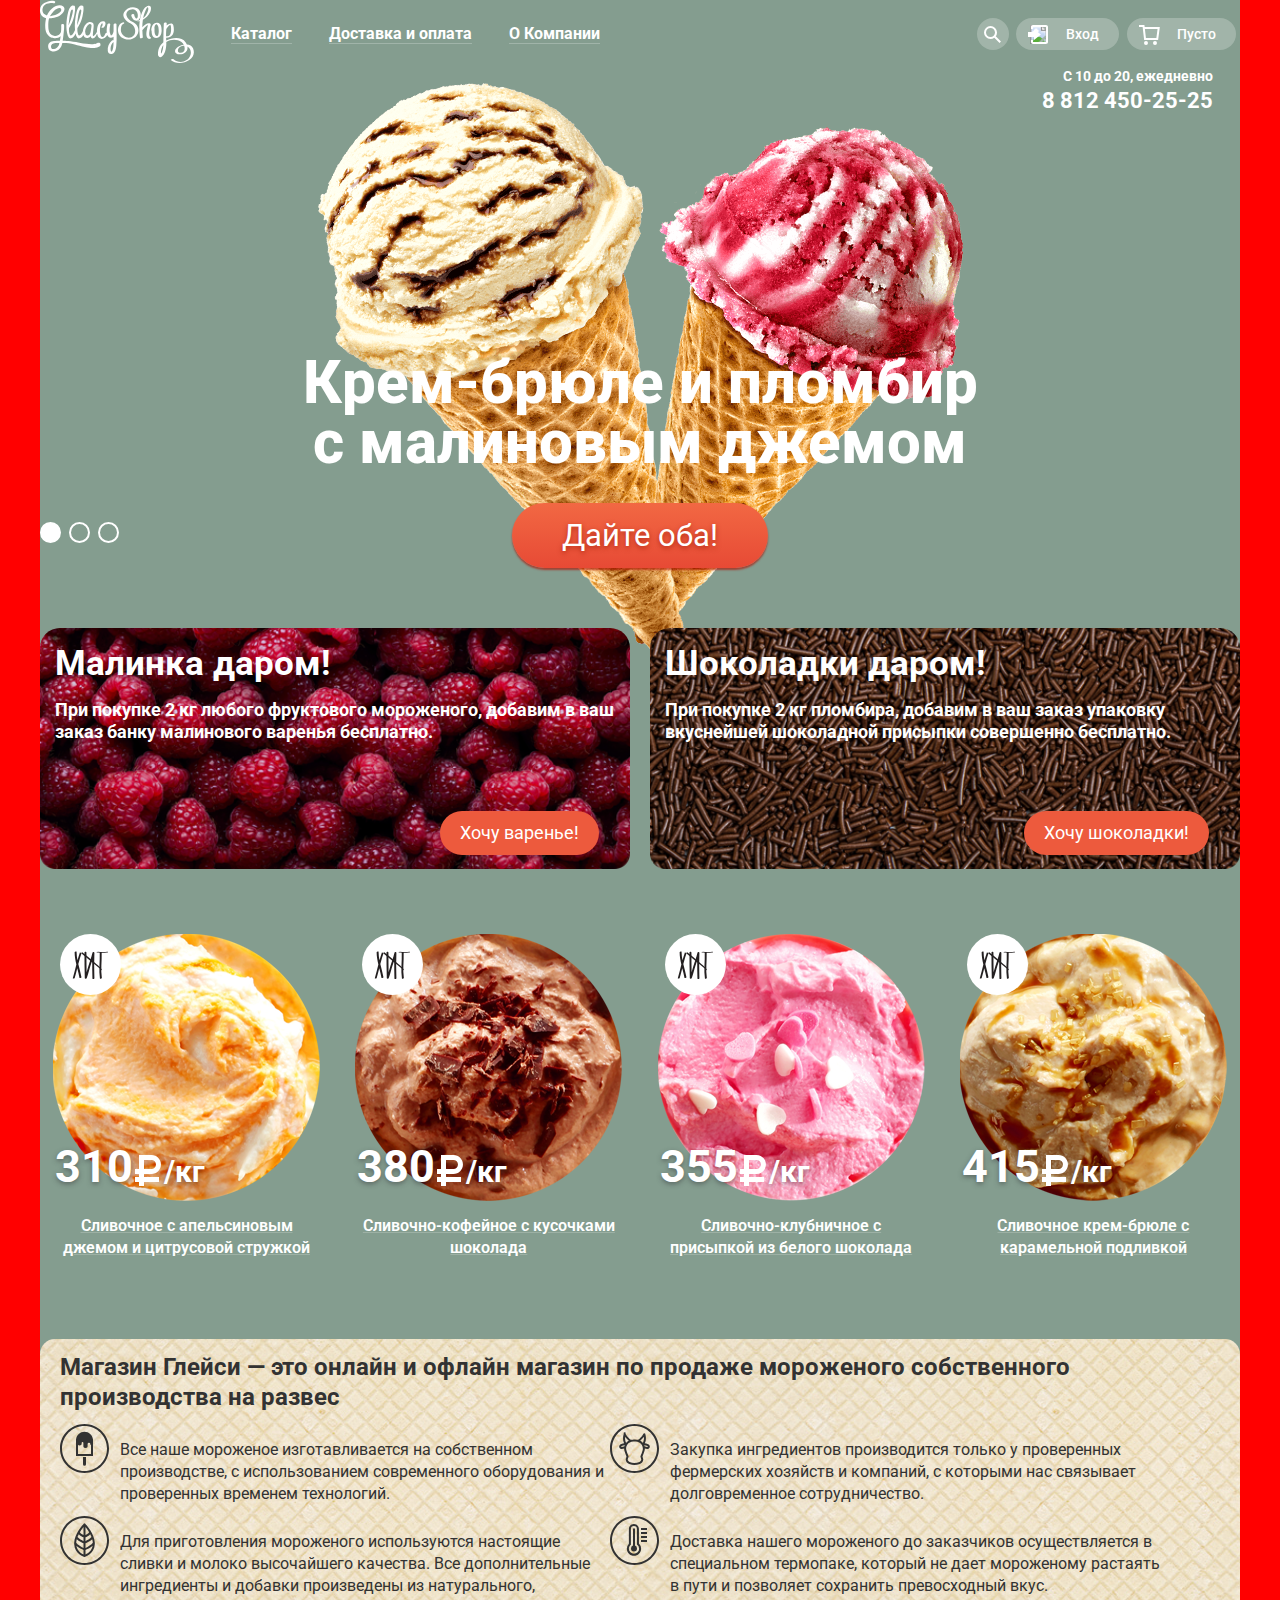
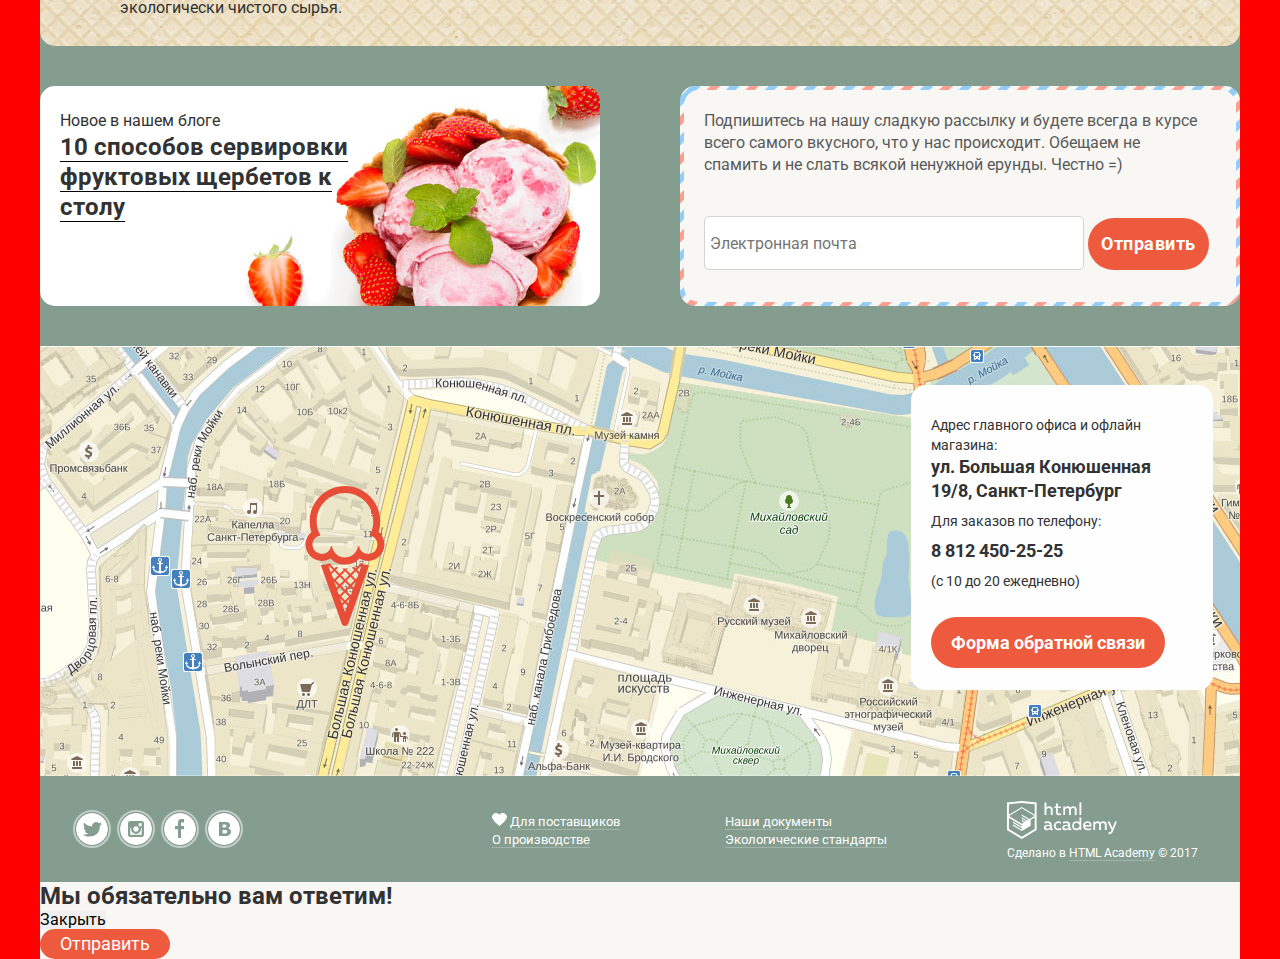
==== commit e767ae27: "Почти закончил декоративные элементы для главной" ====
--- a/index.html
+++ b/index.html
@@ -23,36 +23,40 @@
                   <div class="header-img">
                     <img class="header-logo" src="img/logo.svg" alt="logo">
                   </div>
-                  <!-- <h1 class="visually-hidden">Магазин Глейси — это онлайн и офлайн магазин по продаже мороженого собственного производства на развес</h1> -->
-              </a>
-              </li>
-              <li><a class="catalog site-link" href="catalog.html">Каталог</a>
+                  <h1 class="visually-hidden">Магазин Глейси — это онлайн и офлайн магазин по продаже мороженого собственного производства на развес</h1>
+                </a>
+              </li>
+              <li>
+                <a class="catalog site-link" href="catalog.html">Каталог</a>
                 <ul class="header-submenu">
                   <li><a href="#"><b>Новинки</b></a></li>
                   <li><a href="catalog.html">Сливочное</a></li>
-                  <li><a href="#">Щербеты</a></li>
-                  <li><a href="#">Фруктовый лед</a></li>
-                  <li><a href="#">Мелорин</a></li>
+                  <li><a href="catalog.html">Щербеты</a></li>
+                  <li><a href="catalog.html">Фруктовый лед</a></li>
+                  <li><a href="catalog.html">Мелорин</a></li>
                 </ul>
               </li>
               <li><a class="site-link" href="#">Доставка и оплата</a></li>
               <li><a class="site-link" href="#">О Компании</a></li>
             </ul>
             <ul class="header-user">
-              <li>
-                <svg xmlns="http://www.w3.org/2000/svg" xmlns:xlink="http://www.w3.org/1999/xlink" width="17" height="17" viewBox="0 0 17 17"><path fill="#fff" d="M16.958 15.527L11.75 10.32A6.455 6.455 0 0 0 13 6.5 6.5 6.5 0 1 0 6.5 13a6.465 6.465 0 0 0 3.839-1.263l5.205 5.204 1.414-1.414zM6.5 11C4.019 11 2 8.981 2 6.5S4.019 2 6.5 2 11 4.019 11 6.5 8.981 11 6.5 11z"/></svg>
-                <a href="#" class="header-button header-find" title="Поиск">Поиск</a>
-              </li>
-              <li>
-                <svg version="1.1" id="Layer_1" xmlns="http://www.w3.org/2000/svg" xmlns:xlink="http://www.w3.org/1999/xlink" x="0px" y="0px" width="21px" height="19px" viewBox="0 0 21 19" enable-background="new 0 0 21 19" xml:space="preserve"><image overflow="visible" width="21" height="19" xlink:href="Вход.png"> </image><g><polygon fill="#FFFFFF" points="6,14.875 12.917,9.5 6,4.125 6,7.042 -0.042,7.042 -0.042,11.959 6,11.959"/><path fill="#FFFFFF" d="M18,0H5C3.9,0,3,0.9,3,2v2h2V2h13v15H5v-2H3v2c0,1.1,0.9,2,2,2h13c1.1,0,2-0.9,2-2V2C20,0.9,19.1,0,18,0z"/>
+              <li class="user-find">
+                <a href="#" class="header-button header-find" title="Поиск">
+                  <svg class="user-find-svg" xmlns="http://www.w3.org/2000/svg" xmlns:xlink="http://www.w3.org/1999/xlink" width="17" height="17" viewBox="0 0 17 17"><path fill="#fff" d="M16.958 15.527L11.75 10.32A6.455 6.455 0 0 0 13 6.5 6.5 6.5 0 1 0 6.5 13a6.465 6.465 0 0 0 3.839-1.263l5.205 5.204 1.414-1.414zM6.5 11C4.019 11 2 8.981 2 6.5S4.019 2 6.5 2 11 4.019 11 6.5 8.981 11 6.5 11z"/></svg>
+                </a>
+              </li>
+              <li class="user-enter">
+                <a href="#" class="header-button header-enter" title="Вход">
+                  <svg class="user-enter-svg" version="1.1" id="Layer_1" xmlns="http://www.w3.org/2000/svg" xmlns:xlink="http://www.w3.org/1999/xlink" x="0px" y="0px" width="21px" height="19px" viewBox="0 0 21 19" enable-background="new 0 0 21 19" xml:space="preserve"><image overflow="visible" width="21" height="19" xlink:href="Вход.png"> </image><g><polygon fill="#FFFFFF" points="6,14.875 12.917,9.5 6,4.125 6,7.042 -0.042,7.042 -0.042,11.959 6,11.959"/><path fill="#FFFFFF" d="M18,0H5C3.9,0,3,0.9,3,2v2h2V2h13v15H5v-2H3v2c0,1.1,0.9,2,2,2h13c1.1,0,2-0.9,2-2V2C20,0.9,19.1,0,18,0z"/>
                   </g></svg>
-                <a href="#" class="header-button" title="Вход">Вход</a>
-              </li>
-              <li>
-                <svg xmlns="http://www.w3.org/2000/svg" width="21" height="20" viewBox="0 0 21 20">
+                  Вход
+                  </a>
+              </li>
+              <li class="user-basket">
+                <svg class="user-basket-svg" xmlns="http://www.w3.org/2000/svg" width="21" height="20" viewBox="0 0 21 20">
                   <g fill="#FFF"><path d="M5.657 2.031L5.422 0H0v2h3.64l1.5 13h13.988l1.699-12.969H5.657zM17.372 13H6.922L5.888 4.031h12.66L17.372 13z"/><circle cx="6.984" cy="18" r="2"/><circle cx="15.984" cy="18" r="2"/></g>
                 </svg>
-                <a href="#" class="header-button" title="Корзина">Пусто</a>
+                <a href="#" class="header-button header-basket" title="Корзина">Пусто</a>
               </li>
             </ul>
           </nav>
@@ -99,103 +103,111 @@
         <div class="container">
           <a href="#" class="hits-item">
             <div class="item">
-              <div class="main-hits-img">
-                <svg version="1.1" id="Layer_1" xmlns="http://www.w3.org/2000/svg" xmlns:xlink="http://www.w3.org/1999/xlink" x="0px" y="0px" width="61px" height="61px" viewBox="0 0 61 61" enable-background="new 0 0 61 61" xml:space="preserve"><circle fill="#FFFFFF" cx="30.5" cy="30.5" r="30.5"/><g><path fill="#231F20" d="M19.985,18.27c-0.915,2.683-1.718,5.384-2.472,8.094c-0.543-2.863-0.921-5.756-0.958-8.715
+                <svg class="offer-item-svg" version="1.1" id="Layer_1" xmlns="http://www.w3.org/2000/svg" xmlns:xlink="http://www.w3.org/1999/xlink" x="0px" y="0px" width="61px" height="61px" viewBox="0 0 61 61" enable-background="new 0 0 61 61" xml:space="preserve"><circle fill="#FFFFFF" cx="30.5" cy="30.5" r="30.5"/><g><path fill="#231F20" d="M19.985,18.27c-0.915,2.683-1.718,5.384-2.472,8.094c-0.543-2.863-0.921-5.756-0.958-8.715
                 c-0.005-0.431-1.939-0.11-1.932,0.518c0.052,4.243,0.8,8.354,1.747,12.432c-1.196,4.58-2.311,9.18-3.579,13.771 c-0.109,0.394,1.771,0.138,1.904-0.344c0.902-3.265,1.726-6.535,2.556-9.8c0.805,3.204,1.644,6.407,2.273,9.657 c0.098,0.508,2.041,0.045,1.932-0.518c-0.864-4.462-2.12-8.836-3.146-13.247c1.068-4.086,2.202-8.157,3.578-12.191 22.012,17.566,20.151,17.782,19.985,18.27z"/><path fill="#231F20" d="M34.395,18.798c0.049-1.047-1.919-0.794-1.963,0.128c-0.004,0.08-0.004,0.159-0.008,0.238 c-0.039,0.065-0.084,0.128-0.101,0.204c-1.004,4.463-2.611,8.729-4.056,13.06c-0.644,1.93-1.139,3.898-1.666,5.856 c-0.139-6.623-0.135-13.237-0.165-19.871c-0.005-1.042-1.965-0.769-1.961,0.134c0.037,8.337,0.018,16.641,0.303,24.971 c-0.031,0.095-0.05,0.193-0.034,0.301c0.021,0.148,0.042,0.297,0.064,0.445c0.123,0.856,1.959,0.48,1.944-0.317 c0.005-0.011,0.016-0.018,0.021-0.029c1.636-4.171,2.478-8.591,3.894-12.838c0.521-1.558,1.048-3.108,1.561-4.662 c-0.071,5.987,0.058,11.969,0.211,17.961c0.026,1.012,1.58,0.771,1.91,0.065c0.019-0.04,0.037-0.079,0.056-0.119 c0.112-0.239,0.088-0.423-0.015-0.558C34.179,35.434,34.001,27.132,34.395,18.798z"/><path fill="#231F20" d="M47.32,17.66c-3.158,0.38-6.312,0.227-9.478,0.048c-0.491-0.028-2.24,0.851-1.221,0.908
                 c1.093,0.062,2.182,0.109,3.271,0.145c-0.093,0.081-0.161,0.167-0.157,0.265c0.295,8.408-1.054,17.239,0.191,25.564 c0.063,0.424,2.01,0.005,1.932-0.518c-1.229-8.229,0.069-16.951-0.185-25.27c1.776,0.012,3.551-0.052,5.33-0.266 C47.86,18.434,48.672,17.497,47.32,17.66z"/></g></svg>
-                <img src="img/icecream-1.jpg" alt="Сливочное с апельсиновым джемом и цитрусовой стружкой">
-              </div>
-              <p class="main-hits-price">310</p>
+              <div class="main-hits-img">
+                <img src="img/icecream-1.png" alt="Сливочное с апельсиновым джемом и цитрусовой стружкой">
+              </div>
+              <p class="main-hits-price">310<svg class="hits-price-svg" xmlns="http://www.w3.org/2000/svg" width="31" height="36" viewBox="0 0 31 36"><path fill="#FFF" d="M11 21h7.451c5.247 0 9.5-4.253 9.5-9.5S23.698 2 18.451 2H6v14H2v5h4v3H2v5h4v4h5v-4h15v-5H11v-3zm0-14h7.451v-.03a4.53 4.53 0 0 1 0 9.06V16H11V7z"/></svg><label class="hits-price-label">/кг</label>
+              </p>
               <p class="main-hits-name">Сливочное с апельсиновым джемом и цитрусовой стружкой</p>
-            </div>
-          </a>
-          <a href="#" class="hits-item">
-            <div class="item">
-              <div class="main-hits-img">
-                <svg version="1.1" id="Layer_1" xmlns="http://www.w3.org/2000/svg" xmlns:xlink="http://www.w3.org/1999/xlink" x="0px" y="0px" width="61px" height="61px" viewBox="0 0 61 61" enable-background="new 0 0 61 61" xml:space="preserve"><circle fill="#FFFFFF" cx="30.5" cy="30.5" r="30.5"/><g><path fill="#231F20" d="M19.985,18.27c-0.915,2.683-1.718,5.384-2.472,8.094c-0.543-2.863-0.921-5.756-0.958-8.715
+              <button class="btn hits-item-button">Быстрый просмотр</button>
+            </div>
+          </a>
+          <a href="#" class="hits-item">
+            <div class="item">
+                <svg class="offer-item-svg version="1.1" id="Layer_1" xmlns="http://www.w3.org/2000/svg" xmlns:xlink="http://www.w3.org/1999/xlink" x="0px" y="0px" width="61px" height="61px" viewBox="0 0 61 61" enable-background="new 0 0 61 61" xml:space="preserve"><circle fill="#FFFFFF" cx="30.5" cy="30.5" r="30.5"/><g><path fill="#231F20" d="M19.985,18.27c-0.915,2.683-1.718,5.384-2.472,8.094c-0.543-2.863-0.921-5.756-0.958-8.715 c-0.005-0.431-1.939-0.11-1.932,0.518c0.052,4.243,0.8,8.354,1.747,12.432c-1.196,4.58-2.311,9.18-3.579,13.771 c-0.109,0.394,1.771,0.138,1.904-0.344c0.902-3.265,1.726-6.535,2.556-9.8c0.805,3.204,1.644,6.407,2.273,9.657 c0.098,0.508,2.041,0.045,1.932-0.518c-0.864-4.462-2.12-8.836-3.146-13.247c1.068-4.086,2.202-8.157,3.578-12.191 22.012,17.566,20.151,17.782,19.985,18.27z"/><path fill="#231F20" d="M34.395,18.798c0.049-1.047-1.919-0.794-1.963,0.128c-0.004,0.08-0.004,0.159-0.008,0.238 c-0.039,0.065-0.084,0.128-0.101,0.204c-1.004,4.463-2.611,8.729-4.056,13.06c-0.644,1.93-1.139,3.898-1.666,5.856 c-0.139-6.623-0.135-13.237-0.165-19.871c-0.005-1.042-1.965-0.769-1.961,0.134c0.037,8.337,0.018,16.641,0.303,24.971 c-0.031,0.095-0.05,0.193-0.034,0.301c0.021,0.148,0.042,0.297,0.064,0.445c0.123,0.856,1.959,0.48,1.944-0.317 c0.005-0.011,0.016-0.018,0.021-0.029c1.636-4.171,2.478-8.591,3.894-12.838c0.521-1.558,1.048-3.108,1.561-4.662 c-0.071,5.987,0.058,11.969,0.211,17.961c0.026,1.012,1.58,0.771,1.91,0.065c0.019-0.04,0.037-0.079,0.056-0.119 c0.112-0.239,0.088-0.423-0.015-0.558C34.179,35.434,34.001,27.132,34.395,18.798z"/><path fill="#231F20" d="M47.32,17.66c-3.158,0.38-6.312,0.227-9.478,0.048c-0.491-0.028-2.24,0.851-1.221,0.908 c1.093,0.062,2.182,0.109,3.271,0.145c-0.093,0.081-0.161,0.167-0.157,0.265c0.295,8.408-1.054,17.239,0.191,25.564 c0.063,0.424,2.01,0.005,1.932-0.518c-1.229-8.229,0.069-16.951-0.185-25.27c1.776,0.012,3.551-0.052,5.33-0.266 C47.86,18.434,48.672,17.497,47.32,17.66z"/></g>
+                </svg>
+              <div class="main-hits-img">
+                <img src="img/icecream-2.png" alt="Сливочно-кофейное с кусочками шоколада">
+              </div>
+              <p class="main-hits-price">380<svg class="hits-price-svg" xmlns="http://www.w3.org/2000/svg" width="31" height="36" viewBox="0 0 31 36"><path fill="#FFF" d="M11 21h7.451c5.247 0 9.5-4.253 9.5-9.5S23.698 2 18.451 2H6v14H2v5h4v3H2v5h4v4h5v-4h15v-5H11v-3zm0-14h7.451v-.03a4.53 4.53 0 0 1 0 9.06V16H11V7z"/></svg><label class="hits-price-label">/кг</label>
+              </p>
+              <p class="main-hits-name">Сливочно-кофейное с кусочками шоколада</p>
+              <button class="btn hits-item-button">Быстрый просмотр</button>
+            </div>
+          </a>
+          <a href="#" class="hits-item">
+            <div class="item">
+                <svg class="offer-item-svg version="1.1" id="Layer_1" xmlns="http://www.w3.org/2000/svg" xmlns:xlink="http://www.w3.org/1999/xlink" x="0px" y="0px" width="61px" height="61px" viewBox="0 0 61 61" enable-background="new 0 0 61 61" xml:space="preserve"><circle fill="#FFFFFF" cx="30.5" cy="30.5" r="30.5"/><g><path fill="#231F20" d="M19.985,18.27c-0.915,2.683-1.718,5.384-2.472,8.094c-0.543-2.863-0.921-5.756-0.958-8.715
                 c-0.005-0.431-1.939-0.11-1.932,0.518c0.052,4.243,0.8,8.354,1.747,12.432c-1.196,4.58-2.311,9.18-3.579,13.771 c-0.109,0.394,1.771,0.138,1.904-0.344c0.902-3.265,1.726-6.535,2.556-9.8c0.805,3.204,1.644,6.407,2.273,9.657 c0.098,0.508,2.041,0.045,1.932-0.518c-0.864-4.462-2.12-8.836-3.146-13.247c1.068-4.086,2.202-8.157,3.578-12.191 22.012,17.566,20.151,17.782,19.985,18.27z"/><path fill="#231F20" d="M34.395,18.798c0.049-1.047-1.919-0.794-1.963,0.128c-0.004,0.08-0.004,0.159-0.008,0.238 c-0.039,0.065-0.084,0.128-0.101,0.204c-1.004,4.463-2.611,8.729-4.056,13.06c-0.644,1.93-1.139,3.898-1.666,5.856 c-0.139-6.623-0.135-13.237-0.165-19.871c-0.005-1.042-1.965-0.769-1.961,0.134c0.037,8.337,0.018,16.641,0.303,24.971 c-0.031,0.095-0.05,0.193-0.034,0.301c0.021,0.148,0.042,0.297,0.064,0.445c0.123,0.856,1.959,0.48,1.944-0.317 c0.005-0.011,0.016-0.018,0.021-0.029c1.636-4.171,2.478-8.591,3.894-12.838c0.521-1.558,1.048-3.108,1.561-4.662 c-0.071,5.987,0.058,11.969,0.211,17.961c0.026,1.012,1.58,0.771,1.91,0.065c0.019-0.04,0.037-0.079,0.056-0.119 c0.112-0.239,0.088-0.423-0.015-0.558C34.179,35.434,34.001,27.132,34.395,18.798z"/><path fill="#231F20" d="M47.32,17.66c-3.158,0.38-6.312,0.227-9.478,0.048c-0.491-0.028-2.24,0.851-1.221,0.908
                 c1.093,0.062,2.182,0.109,3.271,0.145c-0.093,0.081-0.161,0.167-0.157,0.265c0.295,8.408-1.054,17.239,0.191,25.564 c0.063,0.424,2.01,0.005,1.932-0.518c-1.229-8.229,0.069-16.951-0.185-25.27c1.776,0.012,3.551-0.052,5.33-0.266 C47.86,18.434,48.672,17.497,47.32,17.66z"/></g></svg>
-                <img src="img/icecream-2.jpg" alt="Сливочно-кофейное с кусочками шоколада">
-              </div>
-              <p class="main-hits-price">380</p>
-              <p class="main-hits-name">Сливочное с апельсиновым джемом и цитрусовой стружкой</p>
-            </div>
-          </a>
-          <a href="#" class="hits-item">
-            <div class="item">
-              <div class="main-hits-img">
-                <svg version="1.1" id="Layer_1" xmlns="http://www.w3.org/2000/svg" xmlns:xlink="http://www.w3.org/1999/xlink" x="0px" y="0px" width="61px" height="61px" viewBox="0 0 61 61" enable-background="new 0 0 61 61" xml:space="preserve"><circle fill="#FFFFFF" cx="30.5" cy="30.5" r="30.5"/><g><path fill="#231F20" d="M19.985,18.27c-0.915,2.683-1.718,5.384-2.472,8.094c-0.543-2.863-0.921-5.756-0.958-8.715
+              <div class="main-hits-img">
+                <img src="img/icecream-3.png" alt="Сливочно-клубничное с присыпкой из белого шоколада">
+              </div>
+              <p class="main-hits-price">355<svg class="hits-price-svg" xmlns="http://www.w3.org/2000/svg" width="31" height="36" viewBox="0 0 31 36"><path fill="#FFF" d="M11 21h7.451c5.247 0 9.5-4.253 9.5-9.5S23.698 2 18.451 2H6v14H2v5h4v3H2v5h4v4h5v-4h15v-5H11v-3zm0-14h7.451v-.03a4.53 4.53 0 0 1 0 9.06V16H11V7z"/></svg><label class="hits-price-label">/кг</label>
+              </p>
+              <p class="main-hits-name">Сливочно-клубничное с присыпкой из белого шоколада</p>
+              <button class="btn hits-item-button">Быстрый просмотр</button>
+            </div>
+          </a>
+          <a href="#" class="hits-item">
+            <div class="item">
+                <svg class="offer-item-svg version="1.1" id="Layer_1" xmlns="http://www.w3.org/2000/svg" xmlns:xlink="http://www.w3.org/1999/xlink" x="0px" y="0px" width="61px" height="61px" viewBox="0 0 61 61" enable-background="new 0 0 61 61" xml:space="preserve"><circle fill="#FFFFFF" cx="30.5" cy="30.5" r="30.5"/><g><path fill="#231F20" d="M19.985,18.27c-0.915,2.683-1.718,5.384-2.472,8.094c-0.543-2.863-0.921-5.756-0.958-8.715
                 c-0.005-0.431-1.939-0.11-1.932,0.518c0.052,4.243,0.8,8.354,1.747,12.432c-1.196,4.58-2.311,9.18-3.579,13.771 c-0.109,0.394,1.771,0.138,1.904-0.344c0.902-3.265,1.726-6.535,2.556-9.8c0.805,3.204,1.644,6.407,2.273,9.657 c0.098,0.508,2.041,0.045,1.932-0.518c-0.864-4.462-2.12-8.836-3.146-13.247c1.068-4.086,2.202-8.157,3.578-12.191 22.012,17.566,20.151,17.782,19.985,18.27z"/><path fill="#231F20" d="M34.395,18.798c0.049-1.047-1.919-0.794-1.963,0.128c-0.004,0.08-0.004,0.159-0.008,0.238 c-0.039,0.065-0.084,0.128-0.101,0.204c-1.004,4.463-2.611,8.729-4.056,13.06c-0.644,1.93-1.139,3.898-1.666,5.856 c-0.139-6.623-0.135-13.237-0.165-19.871c-0.005-1.042-1.965-0.769-1.961,0.134c0.037,8.337,0.018,16.641,0.303,24.971 c-0.031,0.095-0.05,0.193-0.034,0.301c0.021,0.148,0.042,0.297,0.064,0.445c0.123,0.856,1.959,0.48,1.944-0.317 c0.005-0.011,0.016-0.018,0.021-0.029c1.636-4.171,2.478-8.591,3.894-12.838c0.521-1.558,1.048-3.108,1.561-4.662 c-0.071,5.987,0.058,11.969,0.211,17.961c0.026,1.012,1.58,0.771,1.91,0.065c0.019-0.04,0.037-0.079,0.056-0.119 c0.112-0.239,0.088-0.423-0.015-0.558C34.179,35.434,34.001,27.132,34.395,18.798z"/><path fill="#231F20" d="M47.32,17.66c-3.158,0.38-6.312,0.227-9.478,0.048c-0.491-0.028-2.24,0.851-1.221,0.908
                 c1.093,0.062,2.182,0.109,3.271,0.145c-0.093,0.081-0.161,0.167-0.157,0.265c0.295,8.408-1.054,17.239,0.191,25.564 c0.063,0.424,2.01,0.005,1.932-0.518c-1.229-8.229,0.069-16.951-0.185-25.27c1.776,0.012,3.551-0.052,5.33-0.266 C47.86,18.434,48.672,17.497,47.32,17.66z"/></g></svg>
-                <img src="img/icecream-3.jpg" alt="Сливочно-клубничное с присыпкой из белого шоколада">
-              </div>
-              <p class="main-hits-price">355</p>
-              <p class="main-hits-name">Сливочное с апельсиновым джемом и цитрусовой стружкой</p>
-            </div>
-          </a>
-          <a href="#" class="hits-item">
-            <div class="item">
-              <div class="main-hits-img">
-                <svg version="1.1" id="Layer_1" xmlns="http://www.w3.org/2000/svg" xmlns:xlink="http://www.w3.org/1999/xlink" x="0px" y="0px" width="61px" height="61px" viewBox="0 0 61 61" enable-background="new 0 0 61 61" xml:space="preserve"><circle fill="#FFFFFF" cx="30.5" cy="30.5" r="30.5"/><g><path fill="#231F20" d="M19.985,18.27c-0.915,2.683-1.718,5.384-2.472,8.094c-0.543-2.863-0.921-5.756-0.958-8.715
-                c-0.005-0.431-1.939-0.11-1.932,0.518c0.052,4.243,0.8,8.354,1.747,12.432c-1.196,4.58-2.311,9.18-3.579,13.771 c-0.109,0.394,1.771,0.138,1.904-0.344c0.902-3.265,1.726-6.535,2.556-9.8c0.805,3.204,1.644,6.407,2.273,9.657 c0.098,0.508,2.041,0.045,1.932-0.518c-0.864-4.462-2.12-8.836-3.146-13.247c1.068-4.086,2.202-8.157,3.578-12.191 22.012,17.566,20.151,17.782,19.985,18.27z"/><path fill="#231F20" d="M34.395,18.798c0.049-1.047-1.919-0.794-1.963,0.128c-0.004,0.08-0.004,0.159-0.008,0.238 c-0.039,0.065-0.084,0.128-0.101,0.204c-1.004,4.463-2.611,8.729-4.056,13.06c-0.644,1.93-1.139,3.898-1.666,5.856 c-0.139-6.623-0.135-13.237-0.165-19.871c-0.005-1.042-1.965-0.769-1.961,0.134c0.037,8.337,0.018,16.641,0.303,24.971 c-0.031,0.095-0.05,0.193-0.034,0.301c0.021,0.148,0.042,0.297,0.064,0.445c0.123,0.856,1.959,0.48,1.944-0.317 c0.005-0.011,0.016-0.018,0.021-0.029c1.636-4.171,2.478-8.591,3.894-12.838c0.521-1.558,1.048-3.108,1.561-4.662 c-0.071,5.987,0.058,11.969,0.211,17.961c0.026,1.012,1.58,0.771,1.91,0.065c0.019-0.04,0.037-0.079,0.056-0.119 c0.112-0.239,0.088-0.423-0.015-0.558C34.179,35.434,34.001,27.132,34.395,18.798z"/><path fill="#231F20" d="M47.32,17.66c-3.158,0.38-6.312,0.227-9.478,0.048c-0.491-0.028-2.24,0.851-1.221,0.908
-                c1.093,0.062,2.182,0.109,3.271,0.145c-0.093,0.081-0.161,0.167-0.157,0.265c0.295,8.408-1.054,17.239,0.191,25.564 c0.063,0.424,2.01,0.005,1.932-0.518c-1.229-8.229,0.069-16.951-0.185-25.27c1.776,0.012,3.551-0.052,5.33-0.266 C47.86,18.434,48.672,17.497,47.32,17.66z"/></g></svg>
-                <img src="img/icecream-4.jpg" alt="Сливочное крем-брюле с карамельной подливкой">
-              </div>
-              <p class="main-hits-price">415</p>
-              <p class="main-hits-name">Сливочное с апельсиновым джемом и цитрусовой стружкой</p>
+              <div class="main-hits-img">
+                <img src="img/icecream-4.png" alt="Сливочное крем-брюле с карамельной подливкой">
+              </div>
+              <p class="main-hits-price">415<svg class="hits-price-svg" xmlns="http://www.w3.org/2000/svg" width="31" height="36" viewBox="0 0 31 36"><path fill="#FFF" d="M11 21h7.451c5.247 0 9.5-4.253 9.5-9.5S23.698 2 18.451 2H6v14H2v5h4v3H2v5h4v4h5v-4h15v-5H11v-3zm0-14h7.451v-.03a4.53 4.53 0 0 1 0 9.06V16H11V7z"/></svg><label class="hits-price-label">/кг</label>
+              </p>
+              <p class="main-hits-name">Сливочное крем-брюле с карамельной подливкой</p>
+              <button class="btn hits-item-button">Быстрый просмотр</button>
             </div>
           </a>
         </div>
       </section>
       <section class="shop-description">
-        <div class="container">
           <h2 class="shop-slogan">Магазин Глейси — это онлайн и офлайн магазин по продаже мороженого собственного производства на развес</h2>
-          <div class="shop-description-market">
+          <div class="shop-description-market"><svg class="shop-description-svg" xmlns="http://www.w3.org/2000/svg" width="49" height="49" viewBox="0 0 49 49"><g fill="#323232"><path d="M24.5 0C10.969 0 0 10.969 0 24.5S10.969 49 24.5 49 49 38.031 49 24.5 38.031 0 24.5 0zm0 47C12.093 47 2 36.906 2 24.5 2 12.093 12.093 2 24.5 2 36.906 2 47 12.093 47 24.5 47 36.906 36.906 47 24.5 47z"/><path d="M24.5 7.625c-4.355 0-7.94 3.278-8.436 7.5H16v16.917h17V15.125h-.063c-.497-4.222-4.082-7.5-8.437-7.5zM31 30.042H18v-9.257c.275.337.705.631 1.542.631 1.292 0 2.125-.713 2.125-1.625v-.875a.854.854 0 1 1 1.708 0c0 .009-.005.017-.005.025 0 .007.005.01.005.017v3.292s-.031 1.833 2.125 1.833c2.109 0 2.125-1.75 2.125-1.75v-2.25h.001l-.001-.005a1.344 1.344 0 0 1 2.688 0c0 .031.021.088.021.088s.034.609.667.894v8.982zM23 40.125a1.5 1.5 0 1 0 3 0V33h-3v7.125z"/></g></svg>
             <p class="shop-description-text">Все наше мороженое изготавливается на собственном производстве, с использованием современного оборудования и проверенных временем технологий.</p>
           </div>
-          <div class="shop-description-market">
+          <div class="shop-description-market"><svg class="shop-description-svg" xmlns="http://www.w3.org/2000/svg" width="49" height="49" viewBox="0 0 49 49"><g fill="#323232"><path d="M24.5 0C10.969 0 0 10.969 0 24.5S10.969 49 24.5 49 49 38.031 49 24.5 38.031 0 24.5 0zm0 47C12.093 47 2 36.906 2 24.5 2 12.093 12.093 2 24.5 2 36.906 2 47 12.093 47 24.5 47 36.906 36.906 47 24.5 47z"/><path d="M34.811 19.342c.86-1.711 1.88-4.987.433-9.482a1 1 0 0 0-1.825-.182c-1.271 2.268-4.038 5.927-6.047 6.094-.03.002-.054.019-.083.024A16.242 16.242 0 0 0 24.5 15.5c-.103 0-1.311.009-2.801.292-.025-.004-.045-.019-.071-.021-2.004-.167-4.773-3.827-6.048-6.095a1 1 0 1 0-1.824.183c-1.448 4.494-.427 7.771.433 9.482-1.744.22-3.954.777-4.757 2.188-.388.682-.38 1.464.024 2.201.514.939 1.399 1.245 2.334 1.245.816 0 1.668-.233 2.349-.482-.004.54.026 1.08.129 1.612.288 1.496 1.131 3.636 1.748 5.197.188.479.396 1.004.509 1.324-.235.614-.672 1.812-.766 2.484-.112.801.114 2.147 1.121 3.306 1.443 1.659 4.006 2.5 7.619 2.5 3.612 0 6.176-.841 7.619-2.5 1.007-1.158 1.233-2.505 1.121-3.306-.094-.673-.53-1.87-.767-2.484.114-.319.32-.843.509-1.32.617-1.563 1.462-3.704 1.75-5.201a8.483 8.483 0 0 0 .135-1.61c.679.248 1.528.48 2.342.48.936 0 1.82-.306 2.334-1.245.404-.737.412-1.519.024-2.201-.801-1.41-3.011-1.967-4.755-2.187zm-.953-6.634c.428 3.06-.477 5.157-1.031 6.112a9.905 9.905 0 0 0-.798-.872c-.544-.526-1.199-.934-1.891-1.258 1.483-1.051 2.801-2.673 3.72-3.982zm-18.716.002c.916 1.304 2.229 2.919 3.706 3.97-.701.329-1.359.744-1.892 1.283-.276.279-.533.57-.771.872-.549-.943-1.468-3.054-1.043-6.125zM11.21 22.77c-.089-.163-.063-.21-.04-.25.223-.391 1.387-1.006 3.609-1.233-.116.29-.217.582-.302.878-1.265.673-2.998 1.091-3.267.605zm21.558 2.959c-.252 1.313-1.058 3.354-1.646 4.844-.398 1.01-.609 1.552-.683 1.877l-.066.302.114.287c.283.71.711 1.908.772 2.351.001.009.096.858-.649 1.716-.72.826-2.363 1.812-6.11 1.812-3.747 0-5.391-.986-6.11-1.812-.746-.857-.651-1.707-.65-1.716.062-.441.489-1.641.772-2.352l.114-.286-.066-.302c-.072-.326-.284-.869-.683-1.881-.587-1.489-1.392-3.528-1.645-4.841-.422-2.198.379-4.575 2.145-6.358 1.513-1.528 4.933-1.868 6.123-1.871 1.166 0 4.539.339 6.139 1.886 2.081 2.014 2.465 4.597 2.129 6.344zm5.021-2.959c-.263.479-1.974.07-3.238-.592a9.437 9.437 0 0 0-.297-.888c2.198.23 3.354.84 3.575 1.229.024.041.05.087-.04.251z"/></g></svg>
             <p class="shop-description-text">Закупка ингредиентов производится только у проверенных фермерских хозяйств и компаний, с которыми нас связывает долговременное сотрудничество.</p>
           </div>
-          <div class="shop-description-market">
+          <div class="shop-description-market"><svg class="shop-description-svg" xmlns="http://www.w3.org/2000/svg" width="49" height="49" viewBox="0 0 49 49"><g fill="#323232"><path d="M24.5 0C10.969 0 0 10.969 0 24.5S10.969 49 24.5 49 49 38.031 49 24.5 38.031 0 24.5 0zm0 47C12.093 47 2 36.906 2 24.5 2 12.093 12.093 2 24.5 2 36.906 2 47 12.093 47 24.5 47 36.906 36.906 47 24.5 47z"/><path d="M34.807 26.756c-.45-9.493-9.197-18.693-9.586-19.097-.015-.015-.033-.023-.048-.037a.942.942 0 0 0-.118-.09.945.945 0 0 0-.13-.077c-.018-.009-.032-.022-.051-.03-.027-.011-.056-.011-.083-.02a.898.898 0 0 0-.297-.044c-.045 0-.089.002-.134.008a.957.957 0 0 0-.158.038c-.025.008-.052.008-.076.018-.018.007-.031.021-.049.029a.896.896 0 0 0-.133.079.95.95 0 0 0-.118.091c-.015.013-.033.021-.046.036-.389.404-9.14 9.608-9.587 19.105-.008.067-.017.133-.011.202-.013.363-.017.727-.003 1.091.369 10.256 9.978 12.82 10.075 12.845a.995.995 0 0 0 .494 0c.097-.024 9.706-2.589 10.074-12.845.013-.363.009-.727-.003-1.089.006-.073-.004-.142-.012-.213zM16.783 23.25c2.219 2.058 5.368 3.521 6.717 4.091v4.552c-2.448-1.196-6.219-3.341-7.302-5.228a17.06 17.06 0 0 1 .585-3.415zm2.024-5.096c1.513 1.688 3.602 2.646 4.693 3.059v3.94c-1.654-.76-4.424-2.216-6.016-4.043a29.164 29.164 0 0 1 1.323-2.956zm12.711 2.954c-1.59 1.824-4.362 3.283-6.018 4.044v-3.939c1.092-.413 3.183-1.372 4.695-3.062.489.949.935 1.94 1.323 2.957zM25.5 19.047v-8.008a45.239 45.239 0 0 1 3.651 5.229c-.953 1.374-2.536 2.276-3.651 2.779zm0 12.846v-4.552c1.35-.569 4.499-2.034 6.719-4.092.305 1.128.515 2.273.584 3.417-1.083 1.883-4.855 4.029-7.303 5.227zm-2-12.843c-1.113-.5-2.694-1.399-3.649-2.779a45.379 45.379 0 0 1 3.649-5.229v8.008zm-7.117 10.775c2.328 1.983 5.69 3.629 7.117 4.281v4.403c-2.092-.904-6.162-3.331-7.117-8.684zm9.117 8.696v-4.415c1.428-.653 4.792-2.3 7.121-4.284-.95 5.411-5.02 7.813-7.121 8.699z"/></g></svg>
             <p class="shop-description-text">Для приготовления мороженого используются настоящие сливки и молоко высочайшего качества. Все дополнительные ингредиенты и добавки произведены из натурального, экологически чистого сырья.</p>
           </div>
-          <div class="shop-description-market">
+          <div class="shop-description-market"><svg class="shop-description-svg" xmlns="http://www.w3.org/2000/svg" width="49" height="49" viewBox="0 0 49 49"><g fill="#323232"><path d="M24.5 0C10.969 0 0 10.969 0 24.5S10.969 49 24.5 49 49 38.031 49 24.5 38.031 0 24.5 0zm0 47C12.093 47 2 36.906 2 24.5 2 12.093 12.093 2 24.5 2 36.906 2 47 12.093 47 24.5 47 36.906 36.906 47 24.5 47z"/><path d="M28.938 13.125c0-2.774-2.257-5.031-5.031-5.031s-5.031 2.257-5.031 5.031v14.64a7.042 7.042 0 0 0-2 4.923c0 3.929 3.196 7.125 7.125 7.125s7.125-3.196 7.125-7.125a7.127 7.127 0 0 0-2.188-5.126V13.125zm.187 19.563a5.126 5.126 0 0 1-10.25 0c0-1.647.792-3.098 2-4.035V13.125a3.031 3.031 0 1 1 6.062 0v15.372a5.114 5.114 0 0 1 2.188 4.191z"/><path d="M25 29.559V13.188a1 1 0 1 0-2 0v16.371a2.99 2.99 0 0 0-2 2.816 3 3 0 1 0 6 0 2.99 2.99 0 0 0-2-2.816zM31 12h6v2h-6zM31 16h6v2h-6zM31 20h6v2h-6zM31 24h6v2h-6z"/></g></svg>
             <p class="shop-description-text">Доставка нашего мороженого до заказчиков осуществляется в специальном термопаке, который не дает мороженому растаять в пути и позволяет сохранить превосходный вкус.</p>
           </div>
-        </div>
       </section>
         <div class="main-blog-wrapper">
           <article class="main-blog-news">
-            <div class="container">
+            <div class="blog-news-wrapper">
               <p class="blog-news-caption">Новое в нашем блоге</p>
               <a href="#" class="blog-news-methods">10 способов сервировки фруктовых щербетов к столу</a>
             </div>
           </article>
           <section class="main-blog-info">
-            <p class="main-blog-info-slogan">Подпишитесь на нашу сладкую рассылку и будете всегда в курсе всего самого вкусного, что у нас происходит. Обещаем не спамить и не слать всякой ненужной ерунды. Честно =)</p>
-            <form action="" method="post">
-              <label class="visually-hidden">Введите ваш адрес электронной почты для подписки.
+            <div class="blog-info-wrapper">
+              <p class="main-blog-info-slogan">Подпишитесь на нашу сладкую рассылку и будете всегда в курсе всего самого вкусного, что у нас происходит. Обещаем не спамить и не слать всякой ненужной ерунды. Честно =)</p>
+              <form class="blog-info-form" action="" method="post">
+                <label class="visually-hidden">Введите ваш адрес электронной почты для подписки.
+                </label>
                 <input class="site-input main-blog-info-email" type="email" placeholder="Электронная почта">
-              </label>
-              <button class="btn blog-info-btn" type="submit">Отправить</button>
-            </form>
+                
+                <button class="btn blog-info-btn" type="submit">Отправить</button>
+              </form>
+            </div>
           </section>
         </div>
       <section class="map">
-        <div class="container">
           <div class="map-img">
             <img src="img/map.jpg" alt="Карта проезда" width="1200px">
           </div>
-          <span class="point"></span>
+          <span class="map-pin"></span>
           <div class="map-contacts">
-            <p class="contacts-adress">Адрес главного офиса и офлайн магазина:</p>
-            <p class="street">ул. Большая Конюшенная 19/8, Санкт-Петербург</p>
-            <p class="phone-order">Для заказов по телефону:</p>
-            <p class="phone-number">8 812 450-25-25</p>
-            <p class="open">(с 10 до 20 ежедневно)</p>
-          </div>
-          <a href="#" class="btn">Форма обратной связи</a>
-        </div>
+            <div class="map-contacts-wrapper">
+              <p class="contacts-adress">Адрес главного офиса и офлайн магазина:</p>
+              <p class="street">ул. Большая Конюшенная 19/8, Санкт-Петербург</p>
+              <p class="phone-order">Для заказов по телефону:</p>
+              <p class="phone-number">8 812 450-25-25</p>
+              <p class="open">(с 10 до 20 ежедневно)</p>
+              <a href="#" class="btn map-contacts-btn">Форма обратной связи</a>
+            </div>
+          </div>
       </section>
       <footer class="main-footer">
       <div class="container">
@@ -244,26 +256,23 @@
       </div>
       </footer>
     </main>
-    <div class="modal-windows">
       <div class="modal modal-search">
         <h3 class="visually-hidden">Введите то, что ищете</h3>
-        <form action="" class="find" method="get">
+        <form action="" class="modal-find" method="get">
           <label class="modal-label visually-hidden" for="modal-search">Поиск по сайту</label>
-          <input class="site-input modal-search" id="modal-search" type="text" placeholder="Что ищем?">
+          <input class="site-input" id="modal-search" type="text" placeholder="Что ищем?">
         </form>
       </div>
       <div class="modal modal-log-in">
         <h3 class="visually-hidden">Для того, что бы мы могла с вами связаться, заполните фору</h3>
         <form action="" method="post">
-          <label class="visually-hidden">Введите электронную почту для входа в личный кабинет
+          <label class="visually-hidden">Введите электронную почту для входа в личный кабинет</label>
             <input class="site-input log-in-input" type="email" name="email" placeholder="Электронная почта">
-          </label>
-          <label class="visually-hidden">Введите пароль для входа в личный кабинет
+          <label class="visually-hidden">Введите пароль для входа в личный кабинет</label>
             <input class="site-input log-in-input" type="password" placeholder="Пароль">
-          </label>
           <button class="btn log-in-button" type="submit">Войти</button>
         </form>
-        <ul>
+        <ul class="modal modal-log-in-links">
           <li><a class="modal-log-in-btn" href="#">Забыли пароль?</a></li>
           <li><a class="modal-log-in-btn" href="#">Новая регистрация</a></li>
         </ul>
@@ -285,7 +294,6 @@
           <button class="btn feedback-button" type="submit">Отправить</button>
         </form>
       </div>
-    </div>
   </div>
 </body>
 </html>
--- a/css/style.css
+++ b/css/style.css
@@ -3,19 +3,39 @@
 * {
   margin: 0;
   padding: 0;
-  }
-
-  body {
+  box-sizing: content-box;
+}
+
+body {
   font-family: 'Roboto', "Arial", sans-serif;
   font-size: 16px;
   color: #000000;
   font-weight: normal;
   background-color: #859e90;
-  }
+  background-color: red;
+}
 
 body > input[type="radio"] {
   display: none;
-  }
+}
+
+.visually-hidden:not(:focus):not(:active),
+input[type="checkbox"].visually-hidden,
+input[type="radio"].visually-hidden {
+  position: absolute;
+
+  width: 1px;
+  height: 1px;
+  margin: -1px;
+  border: 0;
+  padding: 0;
+
+  white-space: nowrap;
+
+  clip-path: inset(100%);
+  clip: rect(0 0 0 0);
+  overflow: hidden;
+}
 
 .wrapper::before,
 .wrapper::after {
@@ -25,26 +45,27 @@
 
 .wrapper::before {
   background-image: url("../img/slide-2.png");
-  }
+}
 
 .wrapper::after {
   background-image: url("../img/slide-3.png");
-  }
+}
 
 .wrapper {
   min-width: 1200px;
   max-width: 1200px;
   margin: 0 auto;
-  background-color: #859e90;
+  background-color: #859e90;  
   background-image: url("../img/slide-1.png");
   background-repeat: no-repeat;
   background-position: top center;
   background-position-y: 83px;
-  padding: 0 27px;
-  transition: background-image 0.5s ease,
-  background-color 0.5s ease;
-  display: flex;
+  //padding: 0 27px;
+  transition: background-image 0.5s ease, background-color 0.5s ease;
+  display: flex;
+  justify-content: space-around;
   flex-direction: column;
+  position: relative;
   }
 
 .catalog-wrapper {
@@ -52,16 +73,14 @@
   max-width: 1200px;
   margin: 0 auto;
   background-color: #859e90;
-  //background-image: url("../img/slide-1.png");
-  //background-repeat: no-repeat;
-  //background-position: top center;
-  //background-position-y: 83px;
-  //padding: 0 27px;
-  //transition: background-image 0.5s ease,
-  //background-color 0.5s ease;
   display: flex;
   flex-direction: column;
   align-items: center;
+}
+
+img {
+  max-width: 100%;
+  height: auto;
 }
 
 /*.main {
@@ -105,18 +124,20 @@
   margin-bottom: 30px;
 }
 
-.offer-card-slogan,
-.title {
+.offer-card-slogan
+ {
   font-size: 35px;
   line-height: 41px;
   font-weight: bold;
   color: white;
+  margin-bottom: 15px;
 }
 
 .header-menu,
 .header-submenu,
 .header-user,
-.main-footer-social {
+.main-footer-social,
+.modal-log-in-links {
   list-style-type: none;
 }
 
@@ -127,41 +148,25 @@
 
 
 /*Подменю*/
-.header-menu li {
-  //display: inline-block;
-  position: relative;
-}
-
-.header-submenu a {
-  display: block;
-  //margin-left: -1px;
-  padding: 8px 10px;
-}
+/* .header-menu li {
+  position: relative;
+} */
+
 
 .header-submenu {
   background-color: #fff;
   position: absolute;
-  //top: 25px;
+  top: 45px;
+  left: 175px;
   border-radius: 5px;
   width: 142px;
   display: none;
-}
-
-.header-submenu li:first-child {
-  border-bottom: 1px solid #d1d0ce;
-}
-
-.header-submenu a:hover,
-.header-submenu a:focus {
-  background-color: rgba(255, 0, 0, 0.2);
-}
-
-.header-submenu li:active {
-  background-color: rgba(255, 0, 0, 0.4);
-}
-
-.header-menu li:hover .header-submenu {
+  z-index: 5;
+}
+
+.header-submenu a {
   display: block;
+  padding: 8px 10px;
 }
 
 .header-submenu a {
@@ -172,14 +177,30 @@
   font-weight: normal;
 }
 
+.header-submenu li:first-child {
+  border-bottom: 1px solid #d1d0ce;
+}
+
+.header-submenu li:hover,
+.header-submenu li:focus {
+  background-color: rgba(255, 0, 0, 0.2);
+}
+
+.header-submenu li:active {
+  background-color: rgba(255, 0, 0, 0.4);
+}
+
+.header-menu li:hover .header-submenu {
+  display: block;
+}
+
+
+
 .header-user {
   font-size: 14px;
   line-height: 16px;
   font-weight: 600;
-}
-
-.header-contacts {
-
+  z-index: 5;
 }
 
 .work-time {
@@ -187,6 +208,7 @@
   font-size: 14px;
   line-height: 16px;
   font-weight: bold;
+  margin-bottom: 5px;
 }
 
 .work-phone {
@@ -302,35 +324,43 @@
 
 .main-hits {
   margin-top: 40px;
-}
-
-.main-hits-img {
-  position: relative;
-}
-
-.main-hits-img svg {
-  position: absolute;
-}
-
-.main-hits-img img {
-  max-width: 100%;
+  //margin-bottom: 20px;
+}
+
+.hits-item .item {
+  position: relative;
+  text-align: center;
+  
+}
+
+/* .main-hits-img img{
   border-radius: 50%;
+} */
+
+.offer-item-svg {
+  position: absolute;
+  left: 20px;
 }
 
 .offer-card {
   width: 560px;
   height: 230px;
-  border-radius: 15px;
+  padding: 15px 15px;
+  border-radius: 20px;
+  position: relative;
 }
 
 .offer-card-raspberries {
-  background-image: url("../img/banner-1.jpg");
+  background-color: #849d8f;
+  background-image: url("../img/banner-1.png");
   background-repeat: no-repeat;
+  background-size: 100%;
 }
 
 .offer-card-chocolate {
-  background-image: url("../img/banner-2.jpg");
+  background-image: url("../img/banner-2.png");
   background-repeat: no-repeat;
+  background-size: 100%;
 }
 
 .offer-card-text {
@@ -340,27 +370,105 @@
   font-weight: bold;
 }
 
+.offer-btn {
+  display: inline-block;
+  position: absolute;
+  bottom: 33px;
+  padding-bottom: 10px;
+  padding-top: 10px;
+  right: 31px;
+}
+
 .main-hits-price {
   font-size: 45px;
   line-height: 45px;
   font-weight: bold;
   color: white;
-}
+  text-align: left;
+  padding-left: 15px;
+  vertical-align: text-bottom;
+  position: absolute;
+  bottom: 65px;
+  text-shadow: 0 2px 5px rgba(49, 50, 53, 0.50);
+}
+.hits-price-label {
+  font-size: 30px;
+}
+
+.hits-price-svg{
+  vertical-align: middle;
+} 
 
 .main-hits-name {
   color: white;
+  line-height: 22px;
+  font-weight: 600;
+  //letter-spacing: 0.5px;
+  padding: 0 20px;
+  text-decoration: underline #9db1a5;
+}
+
+.hits-item-button {
+  position: absolute;
+  width: 200px;
+  padding-top: 13px;
+  padding-bottom: 13px;
+  left: 25px;
+  bottom: -60px;
+  font-weight: bold;
+  box-shadow: 0 2px 2px rgba(172, 16, 0, 0.64);
+  display: none;
+}
+
+.hits-item-button:hover {
+  background: -moz-linear-gradient(top, #f58669 0%, #ec6f5e 100%);
+  background: -webkit-linear-gradient(top, #f58669 0%, #ec6f5e 100%);
+  background: linear-gradient(to bottom, #f58669 0%, #ec6f5e 100%);
+  box-shadow: 0 2px 2px rgba(172, 16, 0, 1);
+}
+
+.hits-item-button:active {
+  background: -moz-linear-gradient(top, #d84732 0%, #e1613e 100%);
+  background: -webkit-linear-gradient(top, #d84732 0%, #e1613e 100%);
+  background: linear-gradient(to bottom, #d84732 0%, #e1613e 100%);
+  box-shadow: inset 0 2px 2px rgba(172, 16, 0, 1);
 }
 
 .shop-description {
   background-image: url("../img/wafer.jpg");
   //width: 1150px;
+  min-height: 307px;
   border-radius: 15px;
-}
-
+  display: flex;
+  flex-direction: row;
+  flex-wrap: wrap;
+  //padding-top: 30px;
+  //padding-bottom: 30px;
+  padding-left: 20px;
+  padding-right: 3px;
+  
+}
+
+.shop-description-market {
+  width: 490px;
+  padding-left: 60px;
+  //background-color: silver;
+  //border: 1px solid black;
+  position: relative;
+}
+
+.shop-description-svg {
+  position: absolute;
+  left: 0;
+  top: -15px;
+}
+ 
 .shop-slogan {
   font-size: 24px;
   line-height: 30px;
+  font-weight: medium;
   color: #323232;
+  margin-top: 13px;
 }
 
 .shop-description-text {
@@ -383,11 +491,19 @@
 .blog-news-caption {
   font-size: 16px;
   line-height: 22px;
+  font-weight: medium;
+}
+
+.blog-news-wrapper{
+  margin-left: 20px;
+  margin-top: 24px;
+  width: 300px;
 }
 
 .blog-news-methods {
   font-size: 24px;
   line-height: 30px;
+  font-weight: bold;
   color: #323232;
   border-bottom: 1px solid black;
 }
@@ -424,6 +540,12 @@
   font-size: 16px;
   line-height: 22px;
   color: #5a5a5a;
+  padding-right: 15px;
+}
+
+.blog-info-form {
+  margin-top: 40px;
+  //vertical-align: none;
 }
 
 .contacts-adress,
@@ -455,18 +577,120 @@
   color: #ffffff;
 }
 
-  /*Каталог*/
+/*Фильтр*/
+
+.range-filter {
+  width: 220px;
+  margin: 5px auto; /* для демонстрации */
+}
+
+.range-controls {
+  position: relative;
+  height: 26px;
+  padding-top: 18px;
+  padding-right: 20px;
+  padding-left: 20px;
+  //margin-bottom: 15px;
+  border-radius: 50px;
+  background: #a9bbb1;
+}
+
+.range-controls .scale {
+  height: 2px;
+  background: #d7dcde;
+}
+
+.range-controls .bar {
+  width: 65%;
+  height: 2px;
+  background: #f8f7f4;
+  margin-left: 15%;
+}
+
+.range-controls .toggle {
+  position: absolute;
+  top: 9px;
+  left: 0px;
+  width: 4px;
+  height: 4px;
+  border: 8px solid #fff;
+  background: #ababab;
+  border-radius: 50%;
+  box-shadow: 0 2px 1px 0 #cfcfcf;
+  cursor: pointer;
+}
+
+.range-controls .toggle-min {
+  left: 30px;
+}
+
+.range-controls .toggle-max {
+  left: 155px;
+}
+
+.price-controls {
+  font-size: 0;
+}
+
+.price-controls label {
+  font-size: 16px;
+  display: inline-block;
+  width: 50%;
+}
+
+.price-controls input {
+  font-family: 'Roboto', 'Arial', sans-serif;
+  font-size: 16px;
+  width: 60px;
+  margin-left: 10px;
+  padding: 8px 10px;
+  text-align: center;
+  color: #283136;
+  border: none;
+  border-radius: 5px;
+  background: #f1f1f1;
+
+}
+
+.filter-form {
+  display: flex;
+  justify-content: space-between;
+  flex-direction: row;
+  flex-wrap: wrap;
+  width: 860px;
+  background-color: red;
+}
+
+.filter-fats {
+  width: 415px;
+}
+
+.select-controls {
+  width: 193px;
+}
+
+
+
+.filter-element {
+  background-color: #aabcb2;
+  margin: 2px;
+}
+
+
+
+/*Каталог*/
 
 .catalog {
   font-size: 16px;
   line-height: 18px;
-}
-
-.item:hover  {
+  position: relative;
+}
+
+/* .item:hover  {
   background-color: rgba(254, 254, 254, 0.4);
   box-shadow: 0 0 15px 2px rgba(0, 0, 0, 0.4);
   border-radius: 5px;
-}
+} */
 
 .item-button {
   display: inline-block;
@@ -522,11 +746,6 @@
   color: #ffffff;
 }
 
-.header-button:hover {
-  background-color: #f7f6f3;
-  color: #333333;
-}
-
 .breadcrumbs {
   list-style: none;
   font-size: 14px;
@@ -538,12 +757,16 @@
   background-color: #9cb0a4;
   font-size: 16px;
   line-height: 18px;
+  padding: 0 27px;
+  border: 2px solid #f6f8f7;
+  font-weight: bold;
 }
 
 .filter-btn:hover,
 .filter-btn:focus {
   background-color: #fbfcfb;
   color: #323232;
+  font-weight: bold;
 }
 
 .pagination-links {
@@ -575,6 +798,10 @@
   line-height: 18px font-weight: 500;
 }
 
+
+
+
+/* 
 .filter-label-option {
   font-size: 14px;
   line-height: 16px;
@@ -610,12 +837,31 @@
 .filter-form input:hover,
 .filter-form select:hover {
   cursor: pointer;
-}
+} */
+
 
 /*Модальные окна*/
 
 .modal {
   background-color: #f8f7f4;
+  position: relative;
+}
+
+.modal-search {
+  //width: 315px;
+  //height: 84px;
+  position: absolute;
+  padding: 15px 20px;
+  right: 260px;
+  top: 50px;
+  border-radius: 5px;
+  text-align: center;
+  display: none;
+}
+
+.modal-search input {
+  width: 280px;
+  height: 42px;
 }
 
 .modal-feedback-slogan {
@@ -639,6 +885,13 @@
 
 .header-container {
   min-height: 83px;
+  position: relative;
+}
+
+.header-contacts {
+  position: absolute;
+  right: 27px;
+  text-align: right;
 }
 
 .header-navigation,
@@ -667,17 +920,35 @@
 
 .main-hits .container {
   display: flex;
-  justify-content: space-around;
-}
-
-.shop-description {
-  margin: 0 auto;
+  justify-content: space-between;
+  margin-bottom: px;
 }
 
 .main-blog-wrapper {
   //width: 1150px;
   display: flex;
   justify-content: space-between;
+  position: relative;
+  margin: 40px auto;
+}
+.blog-info-wrapper {
+  border-radius: 15px;
+  width: 512px;
+  height: 172px;
+  margin: 4px auto;
+  background-color: #f8f7f4;
+  padding: 20px 20px;
+}
+
+.main-blog-info-email {
+  width: 368px;
+  height: 42px;
+}
+
+.blog-info-btn {
+  padding: 14px 13px;
+  font-weight: bold;
+  letter-spacing: 0.5px;
 }
 
 .main-footer .container {
@@ -701,18 +972,14 @@
   padding: 1px;
 }
 
+.main-footer-copyright {
+  width: 200px;
+}
+
 .main-footer-links {
-  width: 560px;
-}
-
-.main-footer-copyright {
-  width: 294px;
-}
-
-.main-footer-links {
   display: flex;
   justify-content: space-around;
-  width: 586px;
+  width: 500px;
 }
 
 /*Сетки для Каталога */
@@ -731,11 +998,13 @@
 
 .catalog-item {
   width: 267px;
-  //height: 405px;
+  height: 405px;
+  display: block;
+  text-align: center;
 }
 
 .item-img {
-  padding-top: 35px;
+  //padding-top: 35px;
 }
 
 .item-img img {
@@ -752,6 +1021,162 @@
   display: flex;
 }
 
-  .offer {
-  margin-top: 50px;
-  }
+.offer {
+  margin-top: 60px;
+  //padding: 0 20px;
+}
+
+/*Элементы*/
+.header-user li {
+  position: relative;
+}
+
+.header-user a {
+  display: block;
+  padding: 8px 20px;
+  vertical-align: middle;
+  border-radius: 50px;
+}
+
+.header-user .header-find {
+  width: 32px;
+  height: 32px;
+  padding: 0;
+}
+
+.header-user .header-enter,
+.header-user .header-basket {
+  padding-left: 50px;
+}
+
+.user-find-svg {
+  position: absolute;
+  top: 8px;
+  left: 7px;
+}
+
+.user-enter-svg {
+  position: absolute;
+  top: 7px;
+  left: 12px;
+}
+
+.user-basket-svg {
+  position: absolute;
+  top: 7px;
+  left: 12px;
+}
+
+/*Блок .main-hits*/
+
+.hits-item {
+  width: 293px;
+  height: 405px;
+  padding-top: 6px;
+}
+
+.hits-item:hover {
+  background-color: #9bafa3;
+  border-radius: 5px;
+}
+
+.hits-item:hover .hits-item-button {
+  display: block;
+}
+
+.main-hits-img {
+  padding-bottom: 10px;
+}
+
+/*map*/
+
+.map {
+  position: relative;
+}
+
+.map-contacts {
+  position: absolute;
+  background-color: #fefefe;
+  width: 302px;
+  height: 305px;
+  right: 27px;
+  bottom: 90px;
+  border-radius: 15px;
+}
+
+.map-contacts-wrapper {
+  margin: 30px 20px;
+  color: #323232;
+}
+
+.phone-order {
+  margin: 8px 0;
+}
+
+.phone-number {
+  margin: 8px 0;
+}
+
+.open {
+  margin-bottom: 40px;
+}
+
+.map-contacts-btn {
+  padding: 15px 20px;
+  font-weight: bold;
+}
+
+.map-pin {
+  width: 85px;
+  height: 140px;
+  display: block;
+  background-image: url("../img/pin.svg");
+  background-repeat: no-repeat;
+  position: absolute;
+  top: 140px;
+  left: 265px;
+}
+
+.main-footer-social {
+  width: 300px;
+}
+
+.modal-log-in {
+  width: 275px;
+  height: 214px;
+  border-radius: 15px;
+  top: 55px;
+  right: 120px;
+  position: absolute;
+  display: none;
+}
+
+.log-in-input {
+  width: 220px;
+  height: 42px;
+  margin-top: 20px;
+  margin-left: 20px;
+}
+
+.log-in-button {
+  font-weight: bold;
+  padding: 8px 20px;
+  margin-top: 12px;
+  margin-left: 20px;
+}
+
+.modal-log-in-links {
+  display: inline-block;
+  position: relative;
+  margin-left: 5px;
+  left: 130px;
+  bottom: 45px;  
+}
+
+.user-find:hover .modal .modal-search {
+  display: block;
+}
+
+.user-enter:hover .modal-log-in {
+  display: block;
+}